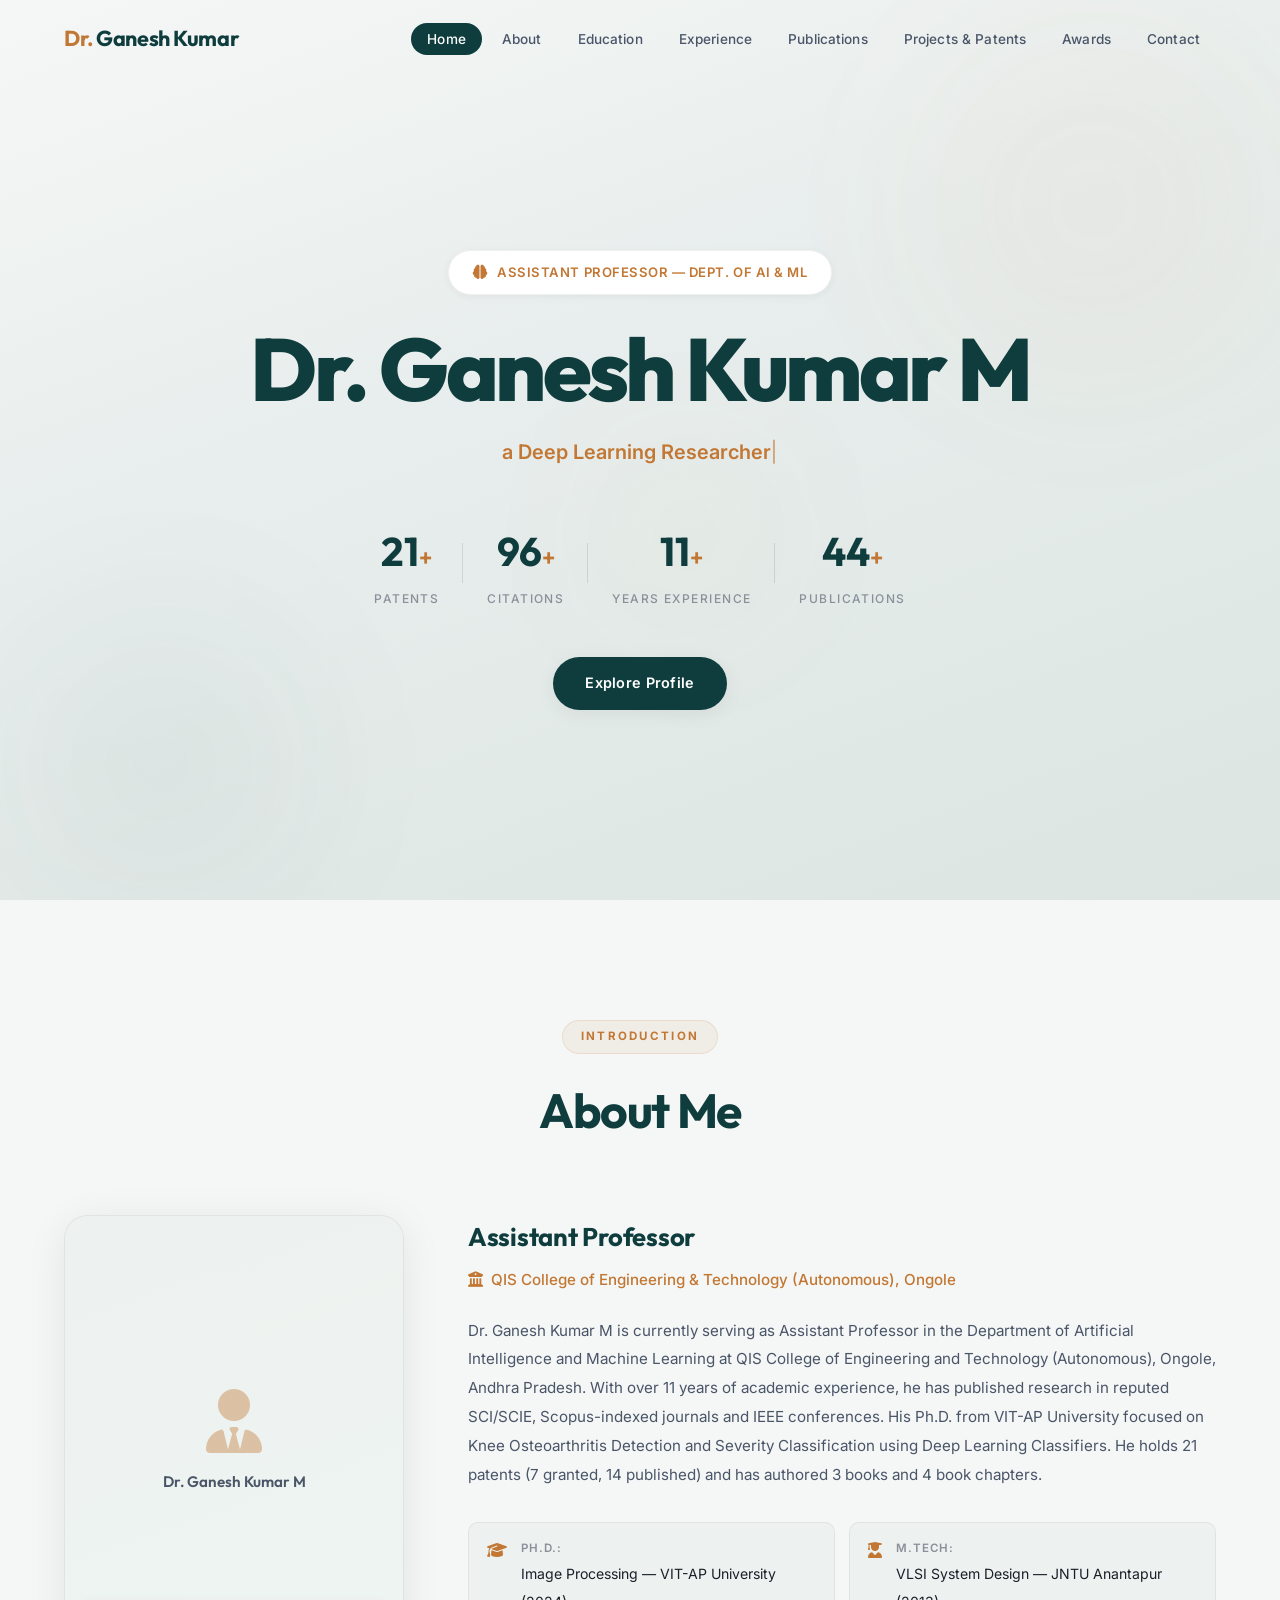
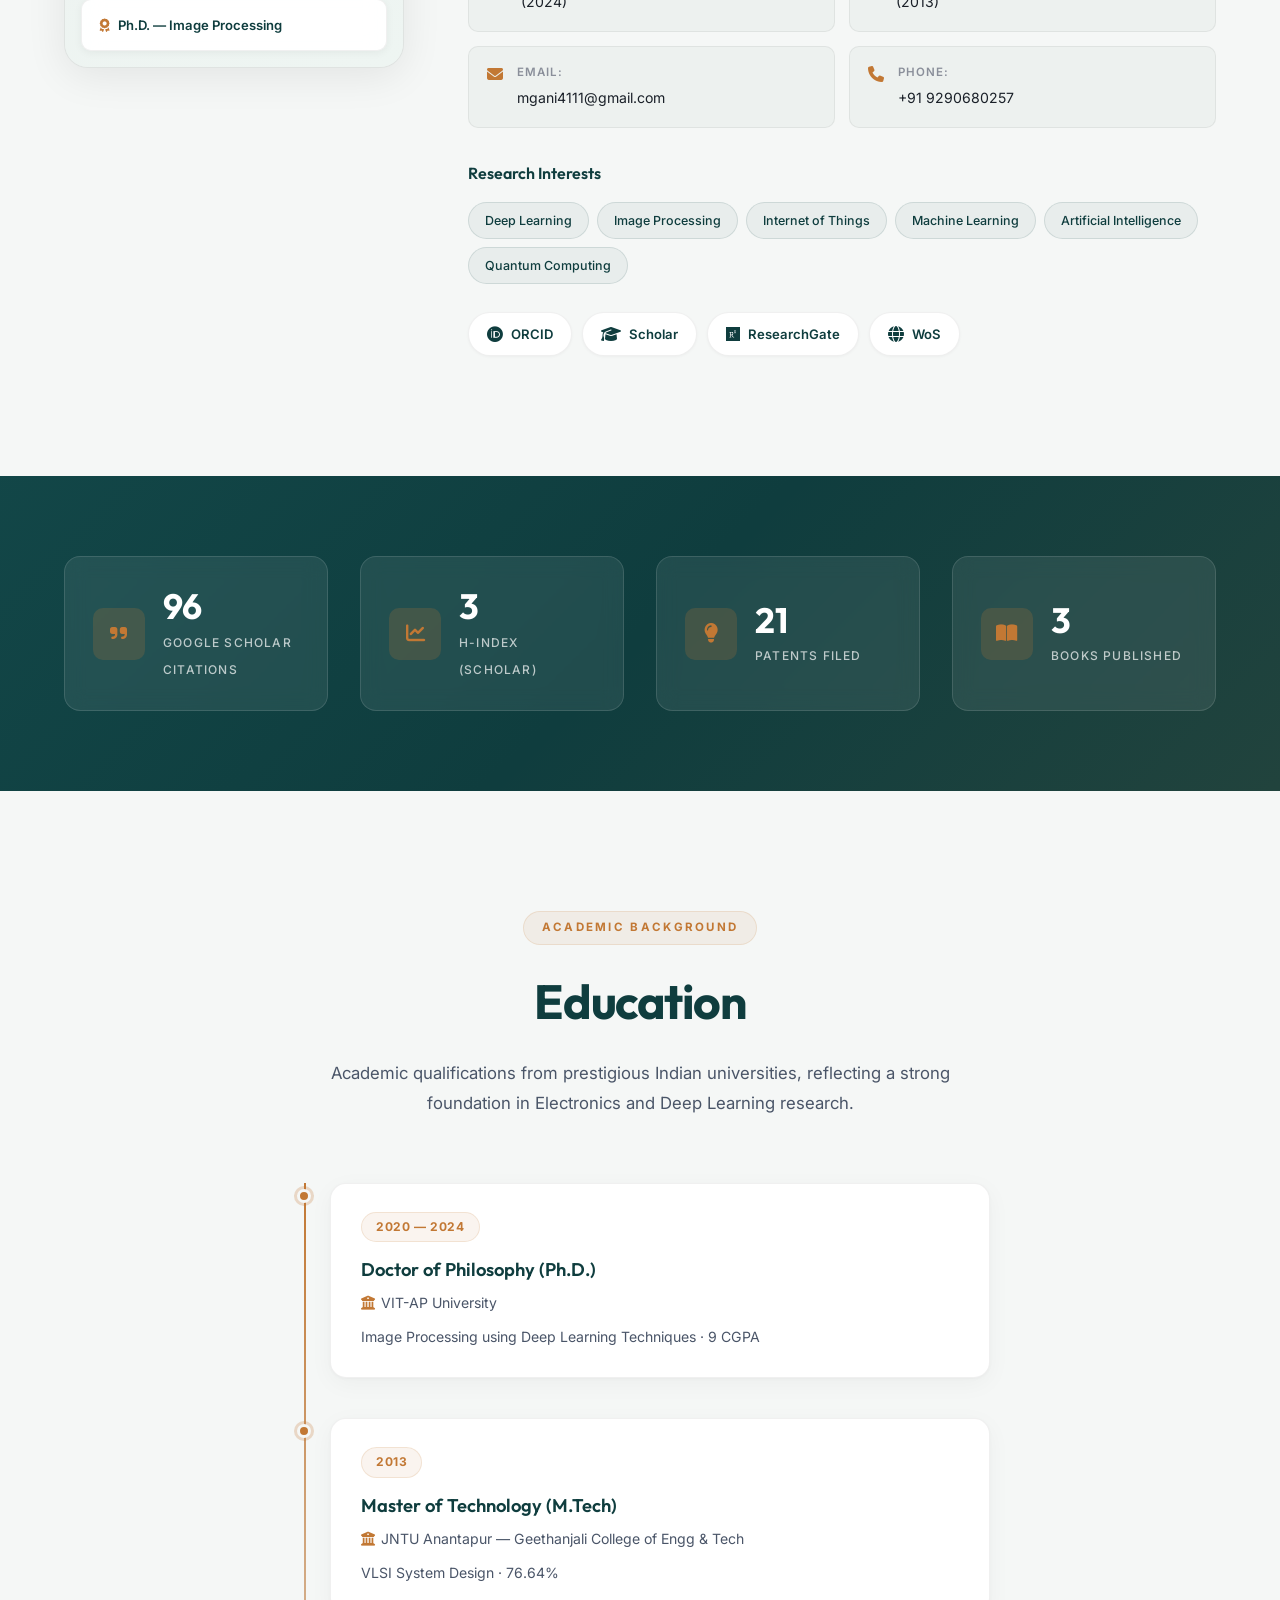
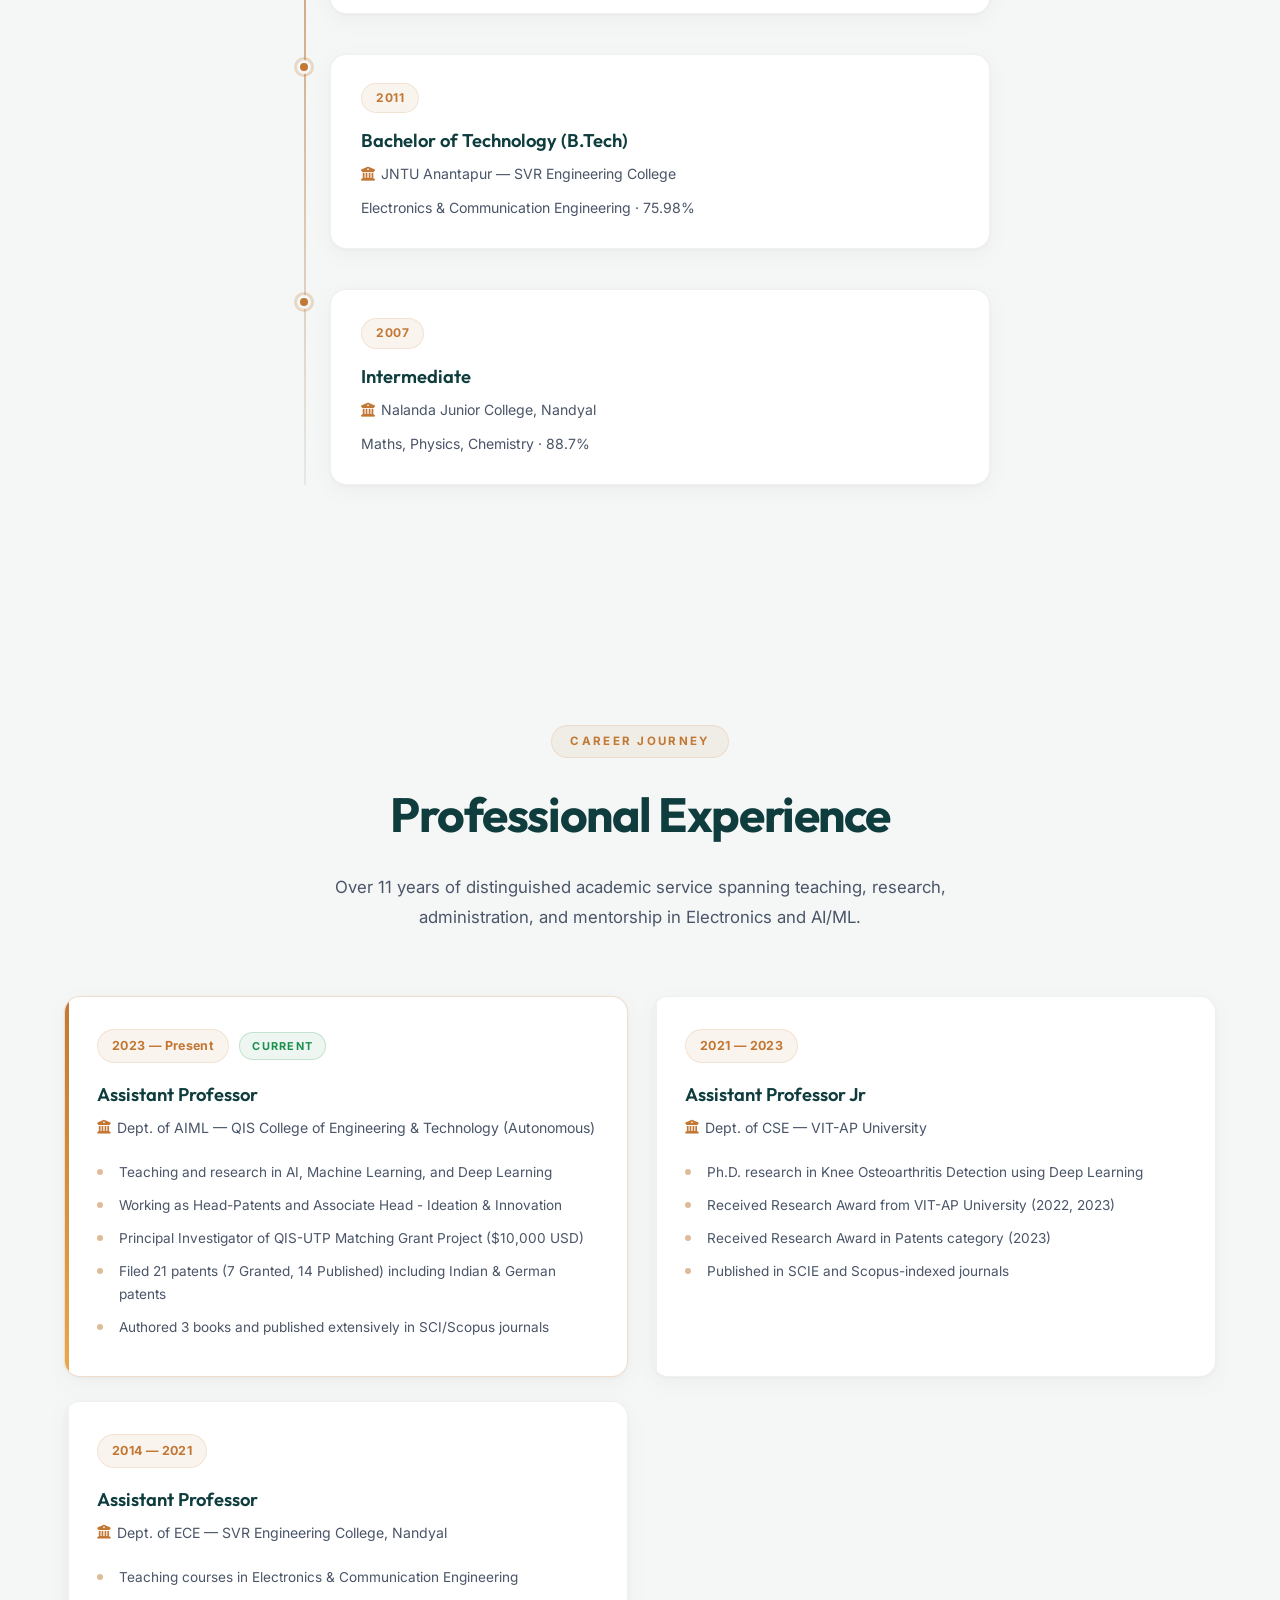
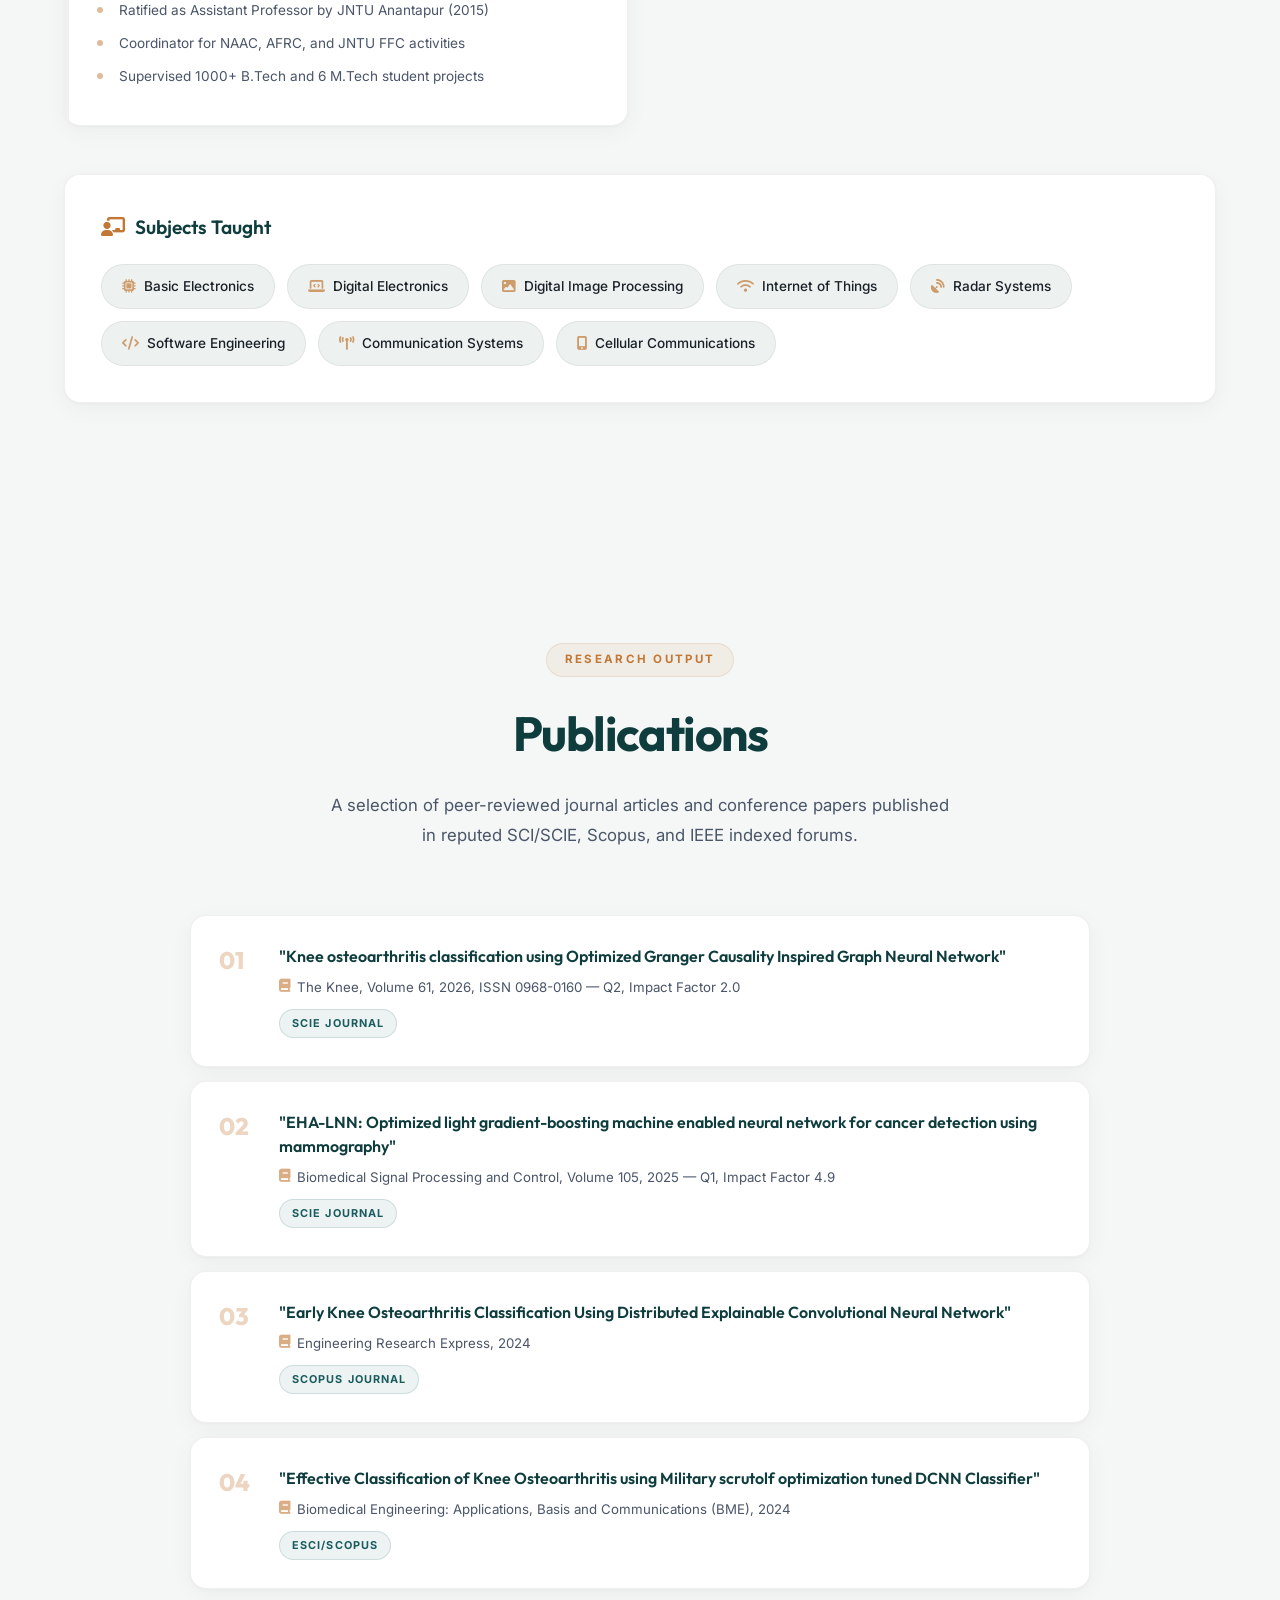
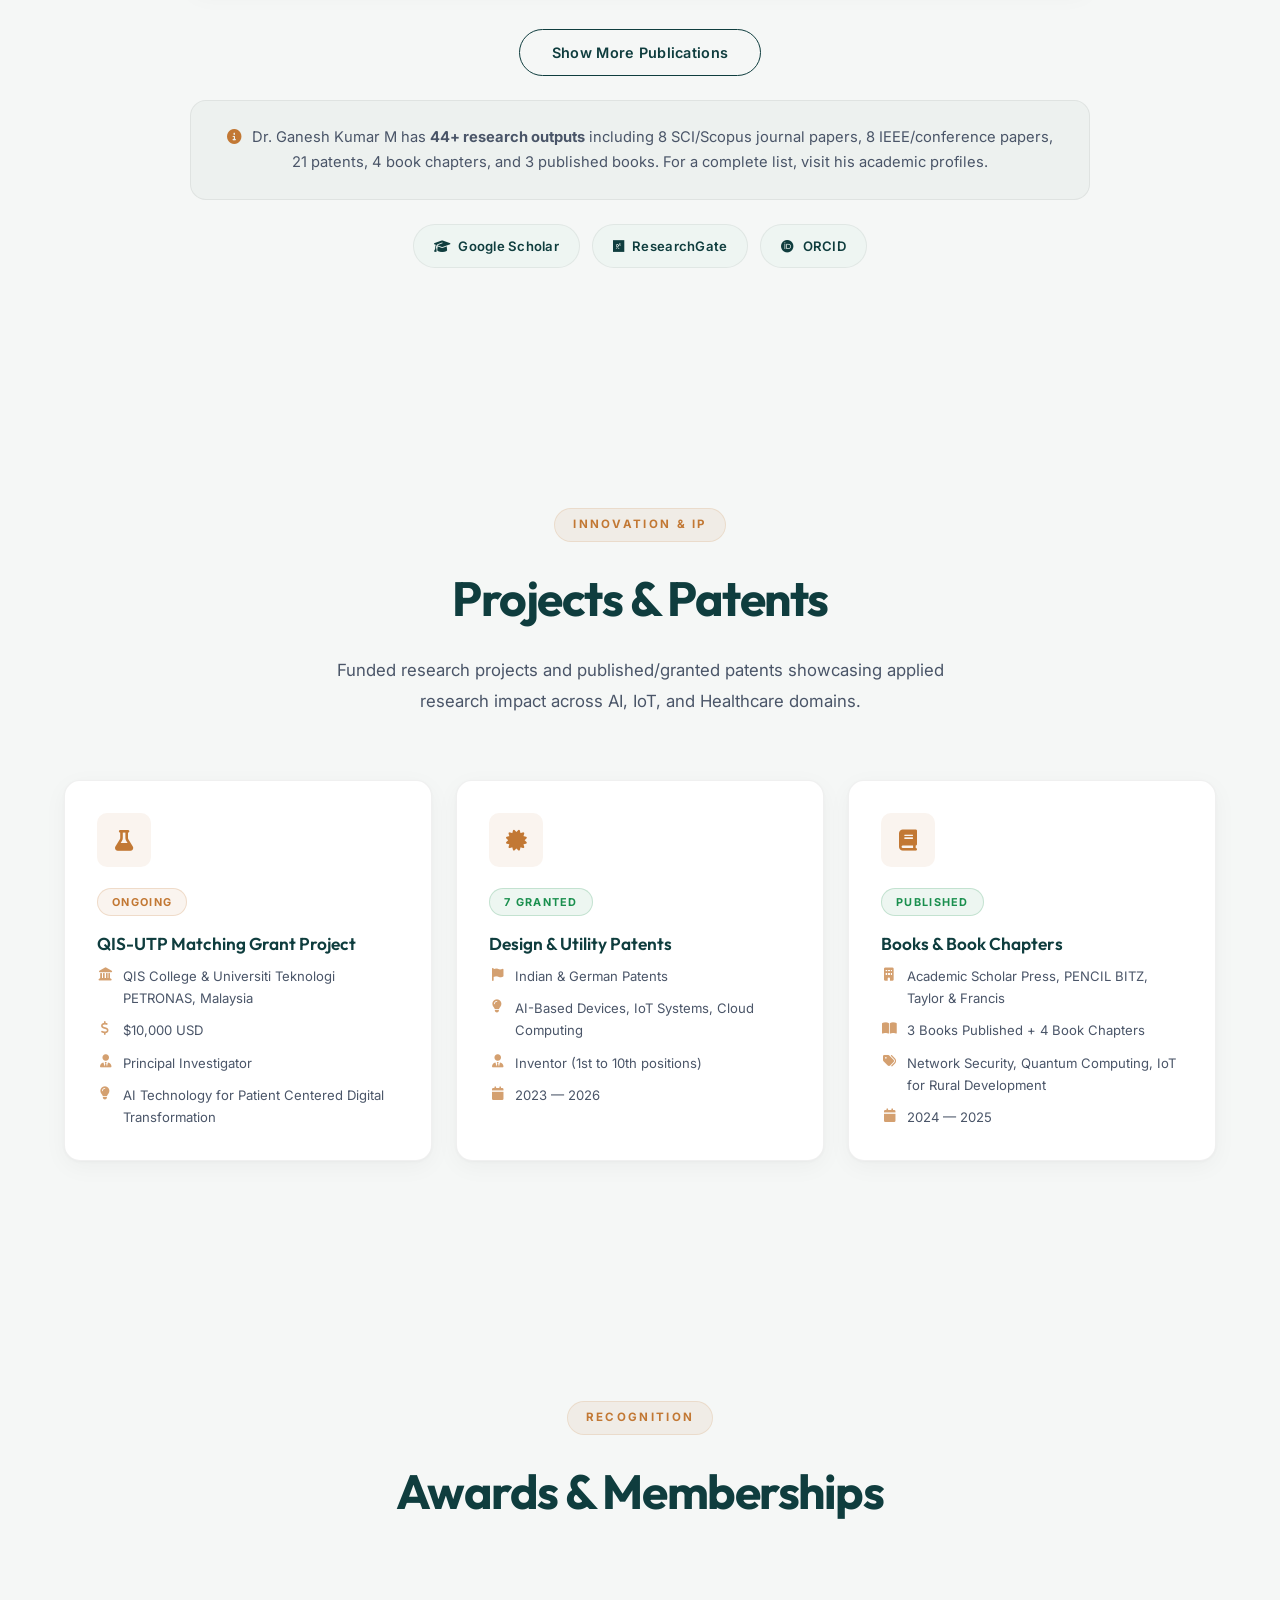
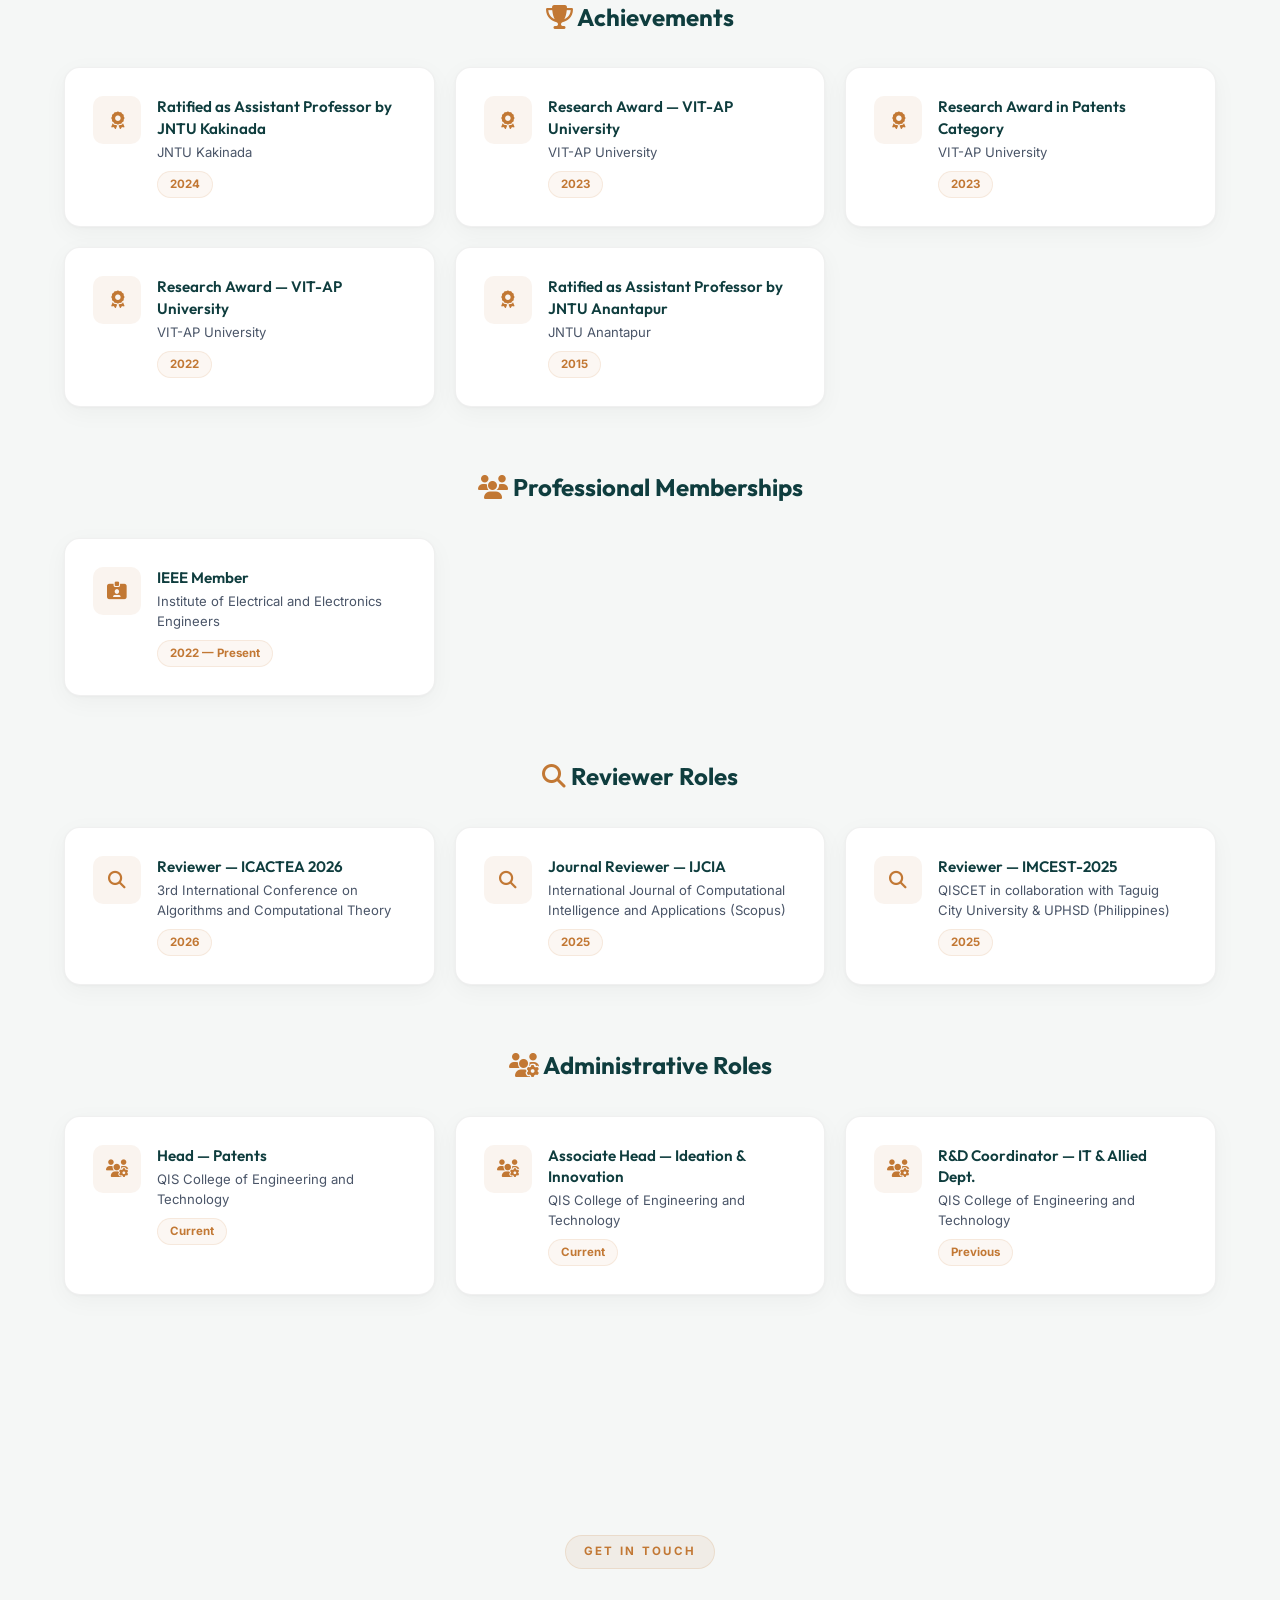
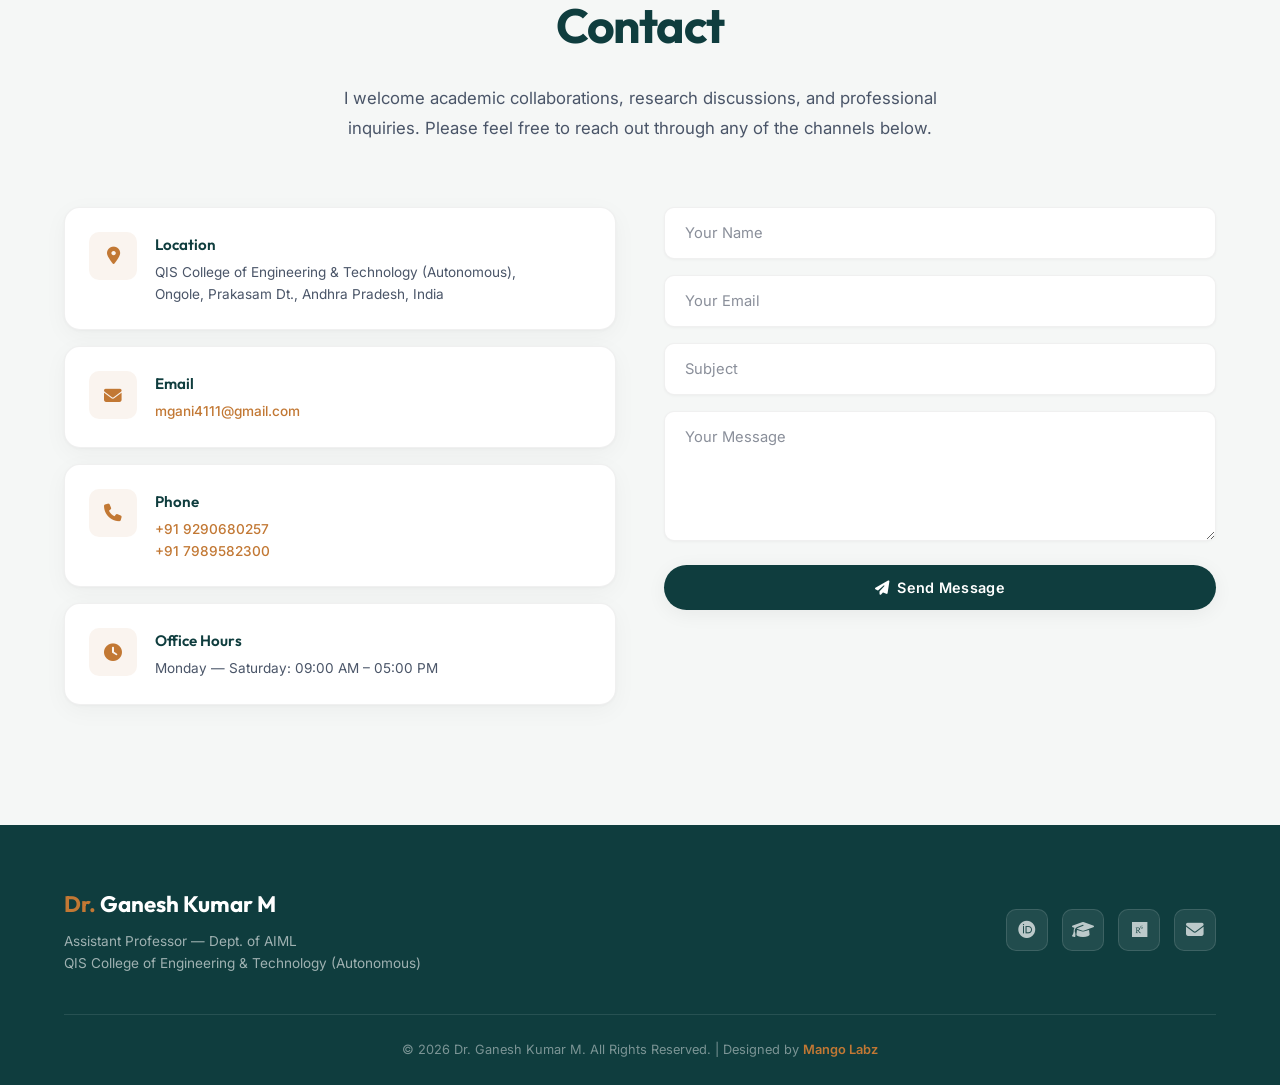
==== index.html @ 093097c0 "Initial portfolio setup" ====
<!DOCTYPE html>
<html lang="en">
<head>
    <meta charset="UTF-8">
    <meta name="viewport" content="width=device-width, initial-scale=1.0, maximum-scale=5.0, user-scalable=yes">
    <meta name="theme-color" content="#f5f7f6">
    <meta http-equiv="X-UA-Compatible" content="IE=edge">

    <!-- SEO Meta Tags -->
    <meta name="description" content="Dr. Ganesh Kumar M Portfolio — Assistant Professor, Dept. of AIML, QIS College of Engineering and Technology (Autonomous), Ongole. Ph.D. in Image Processing (Deep Learning), 8+ SCI/Scopus publications, 96+ citations, 21 patents, AI & Deep Learning researcher.">
    <meta name="keywords" content="Dr Ganesh Kumar M, Dr Ganesh Kumar Portfolio, Ganesh Kumar M Portfolio, Ganesh Kumar QISCET, Dr Ganesh Kumar Ongole, Dr Ganesh Kumar AIML, Ganesh Kumar VIT-AP, Ganesh Kumar Deep Learning, Ganesh Kumar Image Processing, QISCET Professor AIML, QIS College AIML, Assistant Professor Ongole">
    <meta name="author" content="Dr. Ganesh Kumar M">
    <meta name="robots" content="index, follow, max-snippet:-1, max-image-preview:large, max-video-preview:-1">
    <meta name="googlebot" content="index, follow">
    <meta name="revisit-after" content="7 days">
    <meta name="rating" content="general">
    <meta name="subject" content="Dr. Ganesh Kumar M — Academic Portfolio">
    <meta name="classification" content="Education, Academic Portfolio, Professor">

    <!-- Open Graph -->
    <meta property="og:title" content="Dr. Ganesh Kumar M — Assistant Professor | AIML | QISCET Ongole | Portfolio">
    <meta property="og:description" content="Official Portfolio of Dr. Ganesh Kumar M — Assistant Professor, Dept. of AIML at QIS College of Engineering and Technology (Autonomous), Ongole. Ph.D. from VIT-AP, 21 patents, 96+ citations.">
    <meta property="og:type" content="profile">
    <meta property="og:locale" content="en_IN">
    <meta property="og:site_name" content="Dr. Ganesh Kumar M Portfolio">

    <!-- Twitter Card -->
    <meta name="twitter:card" content="summary_large_image">
    <meta name="twitter:title" content="Dr. Ganesh Kumar M — Assistant Professor | AIML | QISCET Ongole">
    <meta name="twitter:description" content="Portfolio of Dr. Ganesh Kumar M — Assistant Professor of AIML at QIS College. Ph.D. from VIT-AP, Deep Learning & Image Processing researcher.">

    <!-- JSON-LD Structured Data -->
    <script type="application/ld+json">
    {
      "@context": "https://schema.org",
      "@graph": [
        {
          "@type": "ProfilePage",
          "name": "Dr. Ganesh Kumar M Portfolio",
          "description": "Official academic portfolio of Dr. Ganesh Kumar M, Assistant Professor, Dept. of AIML at QIS College of Engineering and Technology, Ongole."
        },
        {
          "@type": "Person",
          "@id": "#dr-ganesh-kumar",
          "name": "Dr. Ganesh Kumar M",
          "alternateName": ["Dr. M. Ganesh Kumar", "Ganesh Kumar Marathula", "Dr Ganesh Kumar"],
          "givenName": "Ganesh Kumar",
          "familyName": "M",
          "honorificPrefix": "Dr.",
          "jobTitle": "Assistant Professor",
          "description": "Assistant Professor, Dept. of AIML at QIS College of Engineering and Technology (Autonomous), Ongole. Ph.D. from VIT-AP University. 21 patents, 96+ citations. Deep Learning & Image Processing researcher.",
          "email": "mgani4111@gmail.com",
          "telephone": "+919290680257",
          "worksFor": {
            "@type": "EducationalOrganization",
            "name": "QIS College of Engineering and Technology (Autonomous)"
          },
          "alumniOf": [
            {
              "@type": "EducationalOrganization",
              "name": "VIT-AP University"
            },
            {
              "@type": "EducationalOrganization",
              "name": "JNTU Anantapur"
            }
          ],
          "knowsAbout": [
            "Deep Learning",
            "Image Processing",
            "Internet of Things",
            "Machine Learning",
            "Artificial Intelligence",
            "Quantum Computing"
          ],
          "sameAs": [
            "https://orcid.org/0000-0002-3646-4339",
            "https://scholar.google.com/citations?user=AbOtOXAAAAAJ",
            "https://www.researchgate.net/profile/Ganesh-Kumar-M-3"
          ]
        }
      ]
    }
    </script>

    <title>Dr. Ganesh Kumar M — Portfolio | Assistant Professor | AIML | QISCET Ongole</title>

    <!-- Google Fonts -->
    <link rel="preconnect" href="https://fonts.googleapis.com">
    <link rel="preconnect" href="https://fonts.gstatic.com" crossorigin>
    <link href="https://fonts.googleapis.com/css2?family=Outfit:wght@300;400;500;600;700;800&family=Inter:wght@300;400;500;600;700&display=swap" rel="stylesheet">

    <!-- FontAwesome & Boxicons -->
    <link rel="stylesheet" href="https://cdnjs.cloudflare.com/ajax/libs/font-awesome/6.5.0/css/all.min.css">
    <link href="https://unpkg.com/boxicons@2.1.4/css/boxicons.min.css" rel="stylesheet">

    <!-- Custom CSS -->
    <link rel="stylesheet" href="style.css">
</head>
<body>

    <!-- ======= Navigation ======= -->
    <nav id="navbar" class="navbar">
        <div class="nav-container">
            <a href="#hero" class="nav-logo">
                <span class="logo-accent">Dr.</span> Ganesh Kumar
            </a>
            <ul class="nav-menu" id="navMenu">
                <li><a href="#hero" class="nav-link active">Home</a></li>
                <li><a href="#about" class="nav-link">About</a></li>
                <li><a href="#education" class="nav-link">Education</a></li>
                <li><a href="#experience" class="nav-link">Experience</a></li>
                <li><a href="#publications" class="nav-link">Publications</a></li>
                <li><a href="#projects" class="nav-link">Projects & Patents</a></li>
                <li><a href="#awards" class="nav-link">Awards</a></li>
                <li><a href="#contact" class="nav-link">Contact</a></li>
            </ul>
            <button class="nav-toggle" id="navToggle" aria-label="Toggle navigation">
                <span class="hamburger"></span>
            </button>
        </div>
    </nav>

    <!-- ======= Hero Section ======= -->
    <section id="hero" class="hero">
        <div class="hero-bg">
            <div class="gradient-orb orb-1"></div>
            <div class="gradient-orb orb-2"></div>
            <div class="gradient-orb orb-3"></div>
        </div>
        <div class="hero-content">
            <div class="hero-badge">
                <i class="fas fa-brain"></i> Assistant Professor — Dept. of AI & ML
            </div>
            <h1 class="hero-title">
                Dr. Ganesh Kumar M
            </h1>
            <p class="hero-subtitle">
                <span class="typed-text" id="typedText"></span><span class="typed-cursor">|</span>
            </p>
            <div class="hero-stats">
                <div class="stat-item">
                    <span class="stat-number" data-target="21">0</span><span class="stat-suffix">+</span>
                    <span class="stat-label">Patents</span>
                </div>
                <div class="stat-item">
                    <span class="stat-number" data-target="96">0</span><span class="stat-suffix">+</span>
                    <span class="stat-label">Citations</span>
                </div>
                <div class="stat-item">
                    <span class="stat-number" data-target="11">0</span><span class="stat-suffix">+</span>
                    <span class="stat-label">Years Experience</span>
                </div>
                <div class="stat-item">
                    <span class="stat-number" data-target="44">0</span><span class="stat-suffix">+</span>
                    <span class="stat-label">Publications</span>
                </div>
            </div>
            <div class="hero-actions">
                <a href="#about" class="btn btn-primary">Explore Profile</a>
            </div>
        </div>

    </section>

    <main id="main">

        <!-- ======= About Section ======= -->
        <section id="about" class="section about">
            <div class="container">
                <div class="section-header" data-reveal>
                    <span class="section-tag">Introduction</span>
                    <h2 class="section-title">About Me</h2>
                </div>

                <div class="about-grid" data-reveal>
                    <div class="about-image-col">
                        <div class="about-image-wrapper">
                            <div class="about-image-placeholder">
                                <i class="fas fa-user-tie"></i>
                                <span>Dr. Ganesh Kumar M</span>
                            </div>
                            <div class="about-image-badge">
                                <i class="fas fa-award"></i> Ph.D. — Image Processing
                            </div>
                        </div>
                    </div>
                    <div class="about-content-col">
                        <h3 class="about-role">Assistant Professor</h3>
                        <p class="about-institution">
                            <i class="fas fa-university"></i> QIS College of Engineering & Technology (Autonomous), Ongole
                        </p>
                        <p class="about-bio">
                            Dr. Ganesh Kumar M is currently serving as Assistant Professor in the Department of Artificial Intelligence and Machine Learning at QIS College of Engineering and Technology (Autonomous), Ongole, Andhra Pradesh. With over 11 years of academic experience, he has published research in reputed SCI/SCIE, Scopus-indexed journals and IEEE conferences. His Ph.D. from VIT-AP University focused on Knee Osteoarthritis Detection and Severity Classification using Deep Learning Classifiers. He holds 21 patents (7 granted, 14 published) and has authored 3 books and 4 book chapters.
                        </p>
                        <div class="about-details">
                            <div class="detail-row">
                                <div class="detail-item">
                                    <i class="fas fa-graduation-cap"></i>
                                    <div>
                                        <strong>Ph.D.:</strong>
                                        <span>Image Processing — VIT-AP University (2024)</span>
                                    </div>
                                </div>
                                <div class="detail-item">
                                    <i class="fas fa-user-graduate"></i>
                                    <div>
                                        <strong>M.Tech:</strong>
                                        <span>VLSI System Design — JNTU Anantapur (2013)</span>
                                    </div>
                                </div>
                            </div>
                            <div class="detail-row">
                                <div class="detail-item">
                                    <i class="fas fa-envelope"></i>
                                    <div>
                                        <strong>Email:</strong>
                                        <span>mgani4111@gmail.com</span>
                                    </div>
                                </div>
                                <div class="detail-item">
                                    <i class="fas fa-phone"></i>
                                    <div>
                                        <strong>Phone:</strong>
                                        <span>+91 9290680257</span>
                                    </div>
                                </div>
                            </div>
                        </div>
                        <div class="about-research-areas">
                            <h5>Research Interests</h5>
                            <div class="research-tags">
                                <span class="research-tag">Deep Learning</span>
                                <span class="research-tag">Image Processing</span>
                                <span class="research-tag">Internet of Things</span>
                                <span class="research-tag">Machine Learning</span>
                                <span class="research-tag">Artificial Intelligence</span>
                                <span class="research-tag">Quantum Computing</span>
                            </div>
                        </div>
                        <div class="about-profiles">
                            <a href="https://orcid.org/0000-0002-3646-4339" target="_blank" class="profile-link" title="ORCID">
                                <i class="fab fa-orcid"></i> ORCID
                            </a>
                            <a href="https://scholar.google.com/citations?user=AbOtOXAAAAAJ&hl=en&authuser=1" target="_blank" class="profile-link" title="Google Scholar">
                                <i class="fas fa-graduation-cap"></i> Scholar
                            </a>
                            <a href="https://www.researchgate.net/profile/Ganesh-Kumar-M-3" target="_blank" class="profile-link" title="ResearchGate">
                                <i class="fab fa-researchgate"></i> ResearchGate
                            </a>
                            <a href="https://www.webofscience.com/wos/author/rid/HSF-5028-2023" target="_blank" class="profile-link" title="Web of Science">
                                <i class="fas fa-globe"></i> WoS
                            </a>
                        </div>
                    </div>
                </div>
            </div>
        </section>

        <!-- ======= Citation Metrics Banner ======= -->
        <section class="metrics-banner">
            <div class="container">
                <div class="metrics-grid" data-reveal>
                    <div class="metric-card">
                        <div class="metric-icon"><i class="fas fa-quote-right"></i></div>
                        <div class="metric-info">
                            <span class="metric-value" data-target="96">0</span>
                            <span class="metric-label">Google Scholar Citations</span>
                        </div>
                    </div>
                    <div class="metric-card">
                        <div class="metric-icon"><i class="fas fa-chart-line"></i></div>
                        <div class="metric-info">
                            <span class="metric-value" data-target="3">0</span>
                            <span class="metric-label">H-Index (Scholar)</span>
                        </div>
                    </div>
                    <div class="metric-card">
                        <div class="metric-icon"><i class="fas fa-lightbulb"></i></div>
                        <div class="metric-info">
                            <span class="metric-value" data-target="21">0</span>
                            <span class="metric-label">Patents Filed</span>
                        </div>
                    </div>
                    <div class="metric-card">
                        <div class="metric-icon"><i class="fas fa-book-open"></i></div>
                        <div class="metric-info">
                            <span class="metric-value" data-target="3">0</span>
                            <span class="metric-label">Books Published</span>
                        </div>
                    </div>
                </div>
            </div>
        </section>

        <!-- ======= Education Section ======= -->
        <section id="education" class="section education">
            <div class="container">
                <div class="section-header" data-reveal>
                    <span class="section-tag">Academic Background</span>
                    <h2 class="section-title">Education</h2>
                    <p class="section-description">Academic qualifications from prestigious Indian universities, reflecting a strong foundation in Electronics and Deep Learning research.</p>
                </div>

                <div class="timeline" data-reveal>
                    <div class="timeline-item">
                        <div class="timeline-marker"></div>
                        <div class="timeline-content">
                            <div class="timeline-badge">2020 — 2024</div>
                            <h4>Doctor of Philosophy (Ph.D.)</h4>
                            <p class="timeline-org"><i class="fas fa-university"></i> VIT-AP University</p>
                            <p class="timeline-detail">Image Processing using Deep Learning Techniques · 9 CGPA</p>
                        </div>
                    </div>
                    <div class="timeline-item">
                        <div class="timeline-marker"></div>
                        <div class="timeline-content">
                            <div class="timeline-badge">2013</div>
                            <h4>Master of Technology (M.Tech)</h4>
                            <p class="timeline-org"><i class="fas fa-university"></i> JNTU Anantapur — Geethanjali College of Engg & Tech</p>
                            <p class="timeline-detail">VLSI System Design · 76.64%</p>
                        </div>
                    </div>
                    <div class="timeline-item">
                        <div class="timeline-marker"></div>
                        <div class="timeline-content">
                            <div class="timeline-badge">2011</div>
                            <h4>Bachelor of Technology (B.Tech)</h4>
                            <p class="timeline-org"><i class="fas fa-university"></i> JNTU Anantapur — SVR Engineering College</p>
                            <p class="timeline-detail">Electronics & Communication Engineering · 75.98%</p>
                        </div>
                    </div>
                    <div class="timeline-item">
                        <div class="timeline-marker"></div>
                        <div class="timeline-content">
                            <div class="timeline-badge">2007</div>
                            <h4>Intermediate</h4>
                            <p class="timeline-org"><i class="fas fa-university"></i> Nalanda Junior College, Nandyal</p>
                            <p class="timeline-detail">Maths, Physics, Chemistry · 88.7%</p>
                        </div>
                    </div>
                </div>
            </div>
        </section>

        <!-- ======= Experience Section ======= -->
        <section id="experience" class="section experience">
            <div class="container">
                <div class="section-header" data-reveal>
                    <span class="section-tag">Career Journey</span>
                    <h2 class="section-title">Professional Experience</h2>
                    <p class="section-description">Over 11 years of distinguished academic service spanning teaching, research, administration, and mentorship in Electronics and AI/ML.</p>
                </div>

                <div class="experience-grid" data-reveal>
                    <div class="exp-card exp-current">
                        <div class="exp-period">
                            <span class="exp-year">2023 — Present</span>
                            <span class="exp-badge-current">Current</span>
                        </div>
                        <div class="exp-content">
                            <h4>Assistant Professor</h4>
                            <p class="exp-org"><i class="fas fa-building-columns"></i> Dept. of AIML — QIS College of Engineering & Technology (Autonomous)</p>
                            <ul class="exp-highlights">
                                <li>Teaching and research in AI, Machine Learning, and Deep Learning</li>
                                <li>Working as Head-Patents and Associate Head - Ideation & Innovation</li>
                                <li>Principal Investigator of QIS-UTP Matching Grant Project ($10,000 USD)</li>
                                <li>Filed 21 patents (7 Granted, 14 Published) including Indian & German patents</li>
                                <li>Authored 3 books and published extensively in SCI/Scopus journals</li>
                            </ul>
                        </div>
                    </div>

                    <div class="exp-card">
                        <div class="exp-period">
                            <span class="exp-year">2021 — 2023</span>
                        </div>
                        <div class="exp-content">
                            <h4>Assistant Professor Jr</h4>
                            <p class="exp-org"><i class="fas fa-building-columns"></i> Dept. of CSE — VIT-AP University</p>
                            <ul class="exp-highlights">
                                <li>Ph.D. research in Knee Osteoarthritis Detection using Deep Learning</li>
                                <li>Received Research Award from VIT-AP University (2022, 2023)</li>
                                <li>Received Research Award in Patents category (2023)</li>
                                <li>Published in SCIE and Scopus-indexed journals</li>
                            </ul>
                        </div>
                    </div>

                    <div class="exp-card">
                        <div class="exp-period">
                            <span class="exp-year">2014 — 2021</span>
                        </div>
                        <div class="exp-content">
                            <h4>Assistant Professor</h4>
                            <p class="exp-org"><i class="fas fa-building-columns"></i> Dept. of ECE — SVR Engineering College, Nandyal</p>
                            <ul class="exp-highlights">
                                <li>Teaching courses in Electronics & Communication Engineering</li>
                                <li>Ratified as Assistant Professor by JNTU Anantapur (2015)</li>
                                <li>Coordinator for NAAC, AFRC, and JNTU FFC activities</li>
                                <li>Supervised 1000+ B.Tech and 6 M.Tech student projects</li>
                            </ul>
                        </div>
                    </div>
                </div>

                <!-- Teaching Section -->
                <div class="teaching-block" data-reveal>
                    <h3 class="subsection-title"><i class="fas fa-chalkboard-teacher"></i> Subjects Taught</h3>
                    <div class="courses-grid">
                        <div class="course-chip"><i class="fas fa-microchip"></i> Basic Electronics</div>
                        <div class="course-chip"><i class="fas fa-laptop-code"></i> Digital Electronics</div>
                        <div class="course-chip"><i class="fas fa-image"></i> Digital Image Processing</div>
                        <div class="course-chip"><i class="fas fa-wifi"></i> Internet of Things</div>
                        <div class="course-chip"><i class="fas fa-satellite-dish"></i> Radar Systems</div>
                        <div class="course-chip"><i class="fas fa-code"></i> Software Engineering</div>
                        <div class="course-chip"><i class="fas fa-broadcast-tower"></i> Communication Systems</div>
                        <div class="course-chip"><i class="fas fa-mobile-alt"></i> Cellular Communications</div>
                    </div>
                </div>
            </div>
        </section>

        <!-- ======= Publications Section ======= -->
        <section id="publications" class="section publications">
            <div class="container">
                <div class="section-header" data-reveal>
                    <span class="section-tag">Research Output</span>
                    <h2 class="section-title">Publications</h2>
                    <p class="section-description">A selection of peer-reviewed journal articles and conference papers published in reputed SCI/SCIE, Scopus, and IEEE indexed forums.</p>
                </div>

                <div class="publications-list" id="pubList" data-reveal>
                    <div class="pub-item">
                        <div class="pub-number">01</div>
                        <div class="pub-content">
                            <h5>"Knee osteoarthritis classification using Optimized Granger Causality Inspired Graph Neural Network"</h5>
                            <p class="pub-venue"><i class="fas fa-book"></i> The Knee, Volume 61, 2026, ISSN 0968-0160 — Q2, Impact Factor 2.0</p>
                            <span class="pub-type-badge journal">SCIE Journal</span>
                        </div>
                    </div>
                    <div class="pub-item">
                        <div class="pub-number">02</div>
                        <div class="pub-content">
                            <h5>"EHA-LNN: Optimized light gradient-boosting machine enabled neural network for cancer detection using mammography"</h5>
                            <p class="pub-venue"><i class="fas fa-book"></i> Biomedical Signal Processing and Control, Volume 105, 2025 — Q1, Impact Factor 4.9</p>
                            <span class="pub-type-badge journal">SCIE Journal</span>
                        </div>
                    </div>
                    <div class="pub-item">
                        <div class="pub-number">03</div>
                        <div class="pub-content">
                            <h5>"Early Knee Osteoarthritis Classification Using Distributed Explainable Convolutional Neural Network"</h5>
                            <p class="pub-venue"><i class="fas fa-book"></i> Engineering Research Express, 2024</p>
                            <span class="pub-type-badge journal">Scopus Journal</span>
                        </div>
                    </div>
                    <div class="pub-item">
                        <div class="pub-number">04</div>
                        <div class="pub-content">
                            <h5>"Effective Classification of Knee Osteoarthritis using Military scrutolf optimization tuned DCNN Classifier"</h5>
                            <p class="pub-venue"><i class="fas fa-book"></i> Biomedical Engineering: Applications, Basis and Communications (BME), 2024</p>
                            <span class="pub-type-badge journal">ESCI/Scopus</span>
                        </div>
                    </div>
                    <div class="pub-item pub-hidden" style="display: none;">
                        <div class="pub-number">05</div>
                        <div class="pub-content">
                            <h5>"Knee osteoarthritis classification using social wolf swarm-based DCNN"</h5>
                            <p class="pub-venue"><i class="fas fa-book"></i> Computer Methods in Biomechanics and Biomedical Engineering: Imaging & Visualization, Taylor & Francis, 2023</p>
                            <span class="pub-type-badge journal">ESCI/Scopus</span>
                        </div>
                    </div>
                    <div class="pub-item pub-hidden" style="display: none;">
                        <div class="pub-number">06</div>
                        <div class="pub-content">
                            <h5>"Deep Convolutional Neural Network Classifier for Effective Knee Osteoarthritis Classification"</h5>
                            <p class="pub-venue"><i class="fas fa-book"></i> International Journal on Recent and Innovation Trends in Computing and Communication, 2023</p>
                            <span class="pub-type-badge journal">Scopus Journal</span>
                        </div>
                    </div>
                    <div class="pub-item pub-hidden" style="display: none;">
                        <div class="pub-number">07</div>
                        <div class="pub-content">
                            <h5>"Automatic Classification of the Severity of Knee Osteoarthritis Using Enhanced Image Sharpening and CNN"</h5>
                            <p class="pub-venue"><i class="fas fa-book"></i> Applied Sciences, 2023; 13(3):1658</p>
                            <span class="pub-type-badge journal">SCIE Journal</span>
                        </div>
                    </div>
                    <div class="pub-item pub-hidden" style="display: none;">
                        <div class="pub-number">08</div>
                        <div class="pub-content">
                            <h5>"An Effective Multidrug-Resistant Tuberculosis Detection Using DenseNet121 Feature Treatment"</h5>
                            <p class="pub-venue"><i class="fas fa-book"></i> 2026 International Conference on Electronic Systems and Intelligent Computing (ICESIC), IEEE</p>
                            <span class="pub-type-badge conference">IEEE Conference</span>
                        </div>
                    </div>
                    <div class="pub-item pub-hidden" style="display: none;">
                        <div class="pub-number">09</div>
                        <div class="pub-content">
                            <h5>"Efficient Cost Evaluation and Hybrid Optimization-Based Heterogeneous Resource Allocation in Cloud-Edge-IoT"</h5>
                            <p class="pub-venue"><i class="fas fa-book"></i> 2025 2nd International Conference on AI and Knowledge Discovery (ICECONF), IEEE</p>
                            <span class="pub-type-badge conference">IEEE Conference</span>
                        </div>
                    </div>
                    <div class="pub-item pub-hidden" style="display: none;">
                        <div class="pub-number">10</div>
                        <div class="pub-content">
                            <h5>"An Efficient Methodology to Predict Train Delays using Intelligent Hybrid Deep Learning Procedure"</h5>
                            <p class="pub-venue"><i class="fas fa-book"></i> 2025 International Conference on Recent Innovation in Science Engineering and Technology (ICRISET), IEEE</p>
                            <span class="pub-type-badge conference">IEEE Conference</span>
                        </div>
                    </div>
                </div>

                <div class="pub-more" data-reveal>
                    <div style="text-align: center; margin-bottom: 24px;">
                        <button id="showMorePubs" class="btn btn-outline" style="border-radius: 50px;">Show More Publications</button>
                    </div>
                    <p class="pub-more-text">
                        <i class="fas fa-info-circle"></i>
                        Dr. Ganesh Kumar M has <strong>44+ research outputs</strong> including 8 SCI/Scopus journal papers, 8 IEEE/conference papers, 21 patents, 4 book chapters, and 3 published books. For a complete list, visit his academic profiles.
                    </p>
                    <div class="pub-links">
                        <a href="https://scholar.google.com/citations?user=AbOtOXAAAAAJ&hl=en&authuser=1" target="_blank" class="btn btn-sm">
                            <i class="fas fa-graduation-cap"></i> Google Scholar
                        </a>
                        <a href="https://www.researchgate.net/profile/Ganesh-Kumar-M-3" target="_blank" class="btn btn-sm">
                            <i class="fab fa-researchgate"></i> ResearchGate
                        </a>
                        <a href="https://orcid.org/0000-0002-3646-4339" target="_blank" class="btn btn-sm">
                            <i class="fab fa-orcid"></i> ORCID
                        </a>
                    </div>
                </div>
            </div>
        </section>

        <!-- ======= Projects & Patents Section ======= -->
        <section id="projects" class="section projects">
            <div class="container">
                <div class="section-header" data-reveal>
                    <span class="section-tag">Innovation & IP</span>
                    <h2 class="section-title">Projects & Patents</h2>
                    <p class="section-description">Funded research projects and published/granted patents showcasing applied research impact across AI, IoT, and Healthcare domains.</p>
                </div>

                <div class="projects-grid" data-reveal>
                    <div class="project-card">
                        <div class="project-icon"><i class="fas fa-flask"></i></div>
                        <div class="project-status ongoing">Ongoing</div>
                        <h4>QIS-UTP Matching Grant Project</h4>
                        <div class="project-meta">
                            <div class="project-meta-item">
                                <i class="fas fa-landmark"></i>
                                <span>QIS College & Universiti Teknologi PETRONAS, Malaysia</span>
                            </div>
                            <div class="project-meta-item">
                                <i class="fas fa-dollar-sign"></i>
                                <span>$10,000 USD</span>
                            </div>
                            <div class="project-meta-item">
                                <i class="fas fa-user-tie"></i>
                                <span>Principal Investigator</span>
                            </div>
                            <div class="project-meta-item">
                                <i class="fas fa-lightbulb"></i>
                                <span>AI Technology for Patient Centered Digital Transformation</span>
                            </div>
                        </div>
                    </div>

                    <div class="project-card">
                        <div class="project-icon"><i class="fas fa-certificate"></i></div>
                        <div class="project-status completed">7 Granted</div>
                        <h4>Design & Utility Patents</h4>
                        <div class="project-meta">
                            <div class="project-meta-item">
                                <i class="fas fa-flag"></i>
                                <span>Indian & German Patents</span>
                            </div>
                            <div class="project-meta-item">
                                <i class="fas fa-lightbulb"></i>
                                <span>AI-Based Devices, IoT Systems, Cloud Computing</span>
                            </div>
                            <div class="project-meta-item">
                                <i class="fas fa-user-tie"></i>
                                <span>Inventor (1st to 10th positions)</span>
                            </div>
                            <div class="project-meta-item">
                                <i class="fas fa-calendar"></i>
                                <span>2023 — 2026</span>
                            </div>
                        </div>
                    </div>

                    <div class="project-card">
                        <div class="project-icon"><i class="fas fa-book"></i></div>
                        <div class="project-status completed">Published</div>
                        <h4>Books & Book Chapters</h4>
                        <div class="project-meta">
                            <div class="project-meta-item">
                                <i class="fas fa-building"></i>
                                <span>Academic Scholar Press, PENCIL BITZ, Taylor & Francis</span>
                            </div>
                            <div class="project-meta-item">
                                <i class="fas fa-book-open"></i>
                                <span>3 Books Published + 4 Book Chapters</span>
                            </div>
                            <div class="project-meta-item">
                                <i class="fas fa-tags"></i>
                                <span>Network Security, Quantum Computing, IoT for Rural Development</span>
                            </div>
                            <div class="project-meta-item">
                                <i class="fas fa-calendar"></i>
                                <span>2024 — 2025</span>
                            </div>
                        </div>
                    </div>
                </div>
            </div>
        </section>

        <!-- ======= Awards & Memberships Section ======= -->
        <section id="awards" class="section awards">
            <div class="container">
                <div class="section-header" data-reveal>
                    <span class="section-tag">Recognition</span>
                    <h2 class="section-title">Awards & Memberships</h2>
                </div>

                <!-- Honours and Awards -->
                <div class="section-header" style="margin-bottom: 30px; margin-top: 40px;" data-reveal>
                    <h3 style="font-family: var(--font-heading); color: var(--accent-primary); font-size: 1.5rem;"><i class="fas fa-trophy" style="color: var(--accent-secondary);"></i> Achievements</h3>
                </div>
                <div class="awards-grid" data-reveal>
                    <div class="award-card">
                        <div class="award-icon"><i class="fas fa-award"></i></div>
                        <div class="award-content">
                            <h5>Ratified as Assistant Professor by JNTU Kakinada</h5>
                            <p>JNTU Kakinada</p>
                            <span class="award-year">2024</span>
                        </div>
                    </div>
                    <div class="award-card">
                        <div class="award-icon"><i class="fas fa-award"></i></div>
                        <div class="award-content">
                            <h5>Research Award — VIT-AP University</h5>
                            <p>VIT-AP University</p>
                            <span class="award-year">2023</span>
                        </div>
                    </div>
                    <div class="award-card">
                        <div class="award-icon"><i class="fas fa-award"></i></div>
                        <div class="award-content">
                            <h5>Research Award in Patents Category</h5>
                            <p>VIT-AP University</p>
                            <span class="award-year">2023</span>
                        </div>
                    </div>
                    <div class="award-card">
                        <div class="award-icon"><i class="fas fa-award"></i></div>
                        <div class="award-content">
                            <h5>Research Award — VIT-AP University</h5>
                            <p>VIT-AP University</p>
                            <span class="award-year">2022</span>
                        </div>
                    </div>
                    <div class="award-card">
                        <div class="award-icon"><i class="fas fa-award"></i></div>
                        <div class="award-content">
                            <h5>Ratified as Assistant Professor by JNTU Anantapur</h5>
                            <p>JNTU Anantapur</p>
                            <span class="award-year">2015</span>
                        </div>
                    </div>
                </div>

                <!-- Memberships -->
                <div class="section-header" style="margin-bottom: 30px; margin-top: 60px;" data-reveal>
                    <h3 style="font-family: var(--font-heading); color: var(--accent-primary); font-size: 1.5rem;"><i class="fas fa-users" style="color: var(--accent-secondary);"></i> Professional Memberships</h3>
                </div>
                <div class="awards-grid" data-reveal>
                    <div class="award-card">
                        <div class="award-icon"><i class="fas fa-id-card-clip"></i></div>
                        <div class="award-content">
                            <h5>IEEE Member</h5>
                            <p>Institute of Electrical and Electronics Engineers</p>
                            <span class="award-year">2022 — Present</span>
                        </div>
                    </div>
                </div>

                <!-- Reviewer Roles -->
                <div class="section-header" style="margin-bottom: 30px; margin-top: 60px;" data-reveal>
                    <h3 style="font-family: var(--font-heading); color: var(--accent-primary); font-size: 1.5rem;"><i class="fas fa-search" style="color: var(--accent-secondary);"></i> Reviewer Roles</h3>
                </div>
                <div class="awards-grid" data-reveal>
                    <div class="award-card">
                        <div class="award-icon"><i class="fas fa-search"></i></div>
                        <div class="award-content">
                            <h5>Reviewer — ICACTEA 2026</h5>
                            <p>3rd International Conference on Algorithms and Computational Theory</p>
                            <span class="award-year">2026</span>
                        </div>
                    </div>
                    <div class="award-card">
                        <div class="award-icon"><i class="fas fa-search"></i></div>
                        <div class="award-content">
                            <h5>Journal Reviewer — IJCIA</h5>
                            <p>International Journal of Computational Intelligence and Applications (Scopus)</p>
                            <span class="award-year">2025</span>
                        </div>
                    </div>
                    <div class="award-card">
                        <div class="award-icon"><i class="fas fa-search"></i></div>
                        <div class="award-content">
                            <h5>Reviewer — IMCEST-2025</h5>
                            <p>QISCET in collaboration with Taguig City University & UPHSD (Philippines)</p>
                            <span class="award-year">2025</span>
                        </div>
                    </div>
                </div>

                <!-- Additional Responsibilities -->
                <div class="section-header" style="margin-bottom: 30px; margin-top: 60px;" data-reveal>
                    <h3 style="font-family: var(--font-heading); color: var(--accent-primary); font-size: 1.5rem;"><i class="fas fa-users-gear" style="color: var(--accent-secondary);"></i> Administrative Roles</h3>
                </div>
                <div class="awards-grid" data-reveal>
                    <div class="award-card">
                        <div class="award-icon"><i class="fas fa-users-gear"></i></div>
                        <div class="award-content">
                            <h5>Head — Patents</h5>
                            <p>QIS College of Engineering and Technology</p>
                            <span class="award-year">Current</span>
                        </div>
                    </div>
                    <div class="award-card">
                        <div class="award-icon"><i class="fas fa-users-gear"></i></div>
                        <div class="award-content">
                            <h5>Associate Head — Ideation & Innovation</h5>
                            <p>QIS College of Engineering and Technology</p>
                            <span class="award-year">Current</span>
                        </div>
                    </div>
                    <div class="award-card">
                        <div class="award-icon"><i class="fas fa-users-gear"></i></div>
                        <div class="award-content">
                            <h5>R&D Coordinator — IT & Allied Dept.</h5>
                            <p>QIS College of Engineering and Technology</p>
                            <span class="award-year">Previous</span>
                        </div>
                    </div>
                </div>
            </div>
        </section>

        <!-- ======= Contact Section ======= -->
        <section id="contact" class="section contact">
            <div class="container">
                <div class="section-header" data-reveal>
                    <span class="section-tag">Get in Touch</span>
                    <h2 class="section-title">Contact</h2>
                    <p class="section-description">I welcome academic collaborations, research discussions, and professional inquiries. Please feel free to reach out through any of the channels below.</p>
                </div>

                <div class="contact-grid" data-reveal>
                    <div class="contact-info-col">
                        <div class="contact-card">
                            <div class="contact-icon"><i class="fas fa-map-marker-alt"></i></div>
                            <div class="contact-detail">
                                <h5>Location</h5>
                                <p>QIS College of Engineering & Technology (Autonomous),<br>Ongole, Prakasam Dt., Andhra Pradesh, India</p>
                            </div>
                        </div>
                        <div class="contact-card">
                            <div class="contact-icon"><i class="fas fa-envelope"></i></div>
                            <div class="contact-detail">
                                <h5>Email</h5>
                                <p><a href="mailto:mgani4111@gmail.com">mgani4111@gmail.com</a></p>
                            </div>
                        </div>
                        <div class="contact-card">
                            <div class="contact-icon"><i class="fas fa-phone"></i></div>
                            <div class="contact-detail">
                                <h5>Phone</h5>
                                <p><a href="tel:+919290680257">+91 9290680257</a></p>
                                <p><a href="tel:+917989582300">+91 7989582300</a></p>
                            </div>
                        </div>
                        <div class="contact-card">
                            <div class="contact-icon"><i class="fas fa-clock"></i></div>
                            <div class="contact-detail">
                                <h5>Office Hours</h5>
                                <p>Monday — Saturday: 09:00 AM – 05:00 PM</p>
                            </div>
                        </div>
                    </div>

                    <div class="contact-form-col">
                        <form id="contactForm" class="contact-form">
                            <div class="form-group">
                                <input type="text" id="formName" placeholder="Your Name" required>
                                <label for="formName">Your Name</label>
                            </div>
                            <div class="form-group">
                                <input type="email" id="formEmail" placeholder="Your Email" required>
                                <label for="formEmail">Your Email</label>
                            </div>
                            <div class="form-group">
                                <input type="text" id="formSubject" placeholder="Subject">
                                <label for="formSubject">Subject</label>
                            </div>
                            <div class="form-group">
                                <textarea id="formMessage" rows="5" placeholder="Your Message" required></textarea>
                                <label for="formMessage">Your Message</label>
                            </div>
                            <button type="submit" class="btn btn-primary btn-full">
                                <i class="fas fa-paper-plane"></i> Send Message
                            </button>
                        </form>
                    </div>
                </div>
            </div>
        </section>

    </main>

    <!-- ======= Footer ======= -->
    <footer class="footer">
        <div class="container">
            <div class="footer-content">
                <div class="footer-brand">
                    <h3><span class="logo-accent">Dr.</span> Ganesh Kumar M</h3>
                    <p>Assistant Professor — Dept. of AIML<br>QIS College of Engineering & Technology (Autonomous)</p>
                </div>
                <div class="footer-links">
                    <a href="https://orcid.org/0000-0002-3646-4339" target="_blank" title="ORCID"><i class="fab fa-orcid"></i></a>
                    <a href="https://scholar.google.com/citations?user=AbOtOXAAAAAJ&hl=en&authuser=1" target="_blank" title="Google Scholar"><i class="fas fa-graduation-cap"></i></a>
                    <a href="https://www.researchgate.net/profile/Ganesh-Kumar-M-3" target="_blank" title="ResearchGate"><i class="fab fa-researchgate"></i></a>
                    <a href="mailto:mgani4111@gmail.com" title="Email"><i class="fas fa-envelope"></i></a>
                </div>
            </div>
            <div class="footer-bottom">
                <p>&copy; 2026 Dr. Ganesh Kumar M. All Rights Reserved. | Designed by <a href="#">Mango Labz</a></p>
            </div>
        </div>
    </footer>

    <!-- Back to Top -->
    <a href="#hero" class="back-to-top" id="backToTop" title="Back to Top">
        <i class="fas fa-chevron-up"></i>
    </a>

    <!-- Scripts -->
    <script src="script.js"></script>
</body>
</html>
---- style.css ----
/* ========================================================
   Dr. Ganesh Kumar M — Professional Portfolio
   Premium Light Theme — Sage & Teal with Copper Accents
   ======================================================== */

/* ---- CSS Custom Properties (Design Tokens) ---- */
:root {
    /* Backgrounds — Cool, refined sage/mint tones */
    --bg-primary: #f5f7f6;
    --bg-secondary: #ffffff;
    --bg-tertiary: #edf1ef;
    --bg-card: #ffffff;
    --bg-card-hover: #ffffff;
    --bg-hero: linear-gradient(160deg, #f5f7f6 0%, #e8eeed 40%, #dce5e2 100%);
    --bg-accent-subtle: #eef5f2;

    /* Accent Colors — Deep Teal + Warm Copper */
    --accent-primary: #0f3d3e;
    --accent-secondary: #c27834;
    --accent-tertiary: #1a5c5e;
    --accent-glow: rgba(194, 120, 52, 0.08);
    --accent-gradient: linear-gradient(135deg, #0f3d3e 0%, #1a5c5e 100%);
    --copper-gradient: linear-gradient(135deg, #c27834 0%, #d4903e 50%, #e8a84a 100%);

    /* Text Colors */
    --text-primary: #1a2028;
    --text-secondary: #4a5568;
    --text-muted: #8a8f9a;
    --text-accent: #c27834;
    --text-on-dark: #ffffff;

    /* Borders */
    --border-subtle: rgba(0, 0, 0, 0.06);
    --border-medium: rgba(0, 0, 0, 0.10);
    --border-accent: rgba(194, 120, 52, 0.25);

    /* Spacing */
    --section-padding: 120px 0;
    --container-max: 1200px;

    /* Typography */
    --font-heading: 'Outfit', sans-serif;
    --font-body: 'Inter', sans-serif;

    /* Transitions */
    --transition-fast: 0.2s cubic-bezier(0.4, 0, 0.2, 1);
    --transition-smooth: 0.4s cubic-bezier(0.4, 0, 0.2, 1);
    --transition-spring: 0.6s cubic-bezier(0.34, 1.56, 0.64, 1);

    /* Shadows — Soft, layered, cool-toned */
    --shadow-xs: 0 1px 3px rgba(0, 0, 0, 0.04);
    --shadow-sm: 0 2px 8px rgba(0, 0, 0, 0.05);
    --shadow-md: 0 4px 20px rgba(0, 0, 0, 0.06);
    --shadow-lg: 0 8px 40px rgba(0, 0, 0, 0.08);
    --shadow-xl: 0 20px 60px rgba(0, 0, 0, 0.10);
    --shadow-copper: 0 4px 20px rgba(194, 120, 52, 0.15);
    --shadow-card: 0 1px 3px rgba(0, 0, 0, 0.03), 0 6px 24px rgba(0, 0, 0, 0.04);
    --shadow-card-hover: 0 8px 40px rgba(0, 0, 0, 0.08), 0 2px 8px rgba(0, 0, 0, 0.04);

    /* Border Radius */
    --radius-xs: 6px;
    --radius-sm: 10px;
    --radius-md: 16px;
    --radius-lg: 24px;
    --radius-xl: 32px;
    --radius-full: 9999px;
}

/* ---- Reset & Base ---- */
*, *::before, *::after {
    margin: 0;
    padding: 0;
    box-sizing: border-box;
}

html {
    scroll-behavior: smooth;
    scroll-padding-top: 80px;
}

body {
    font-family: var(--font-body);
    background-color: var(--bg-primary);
    color: var(--text-primary);
    line-height: 1.7;
    overflow-x: hidden;
    -webkit-font-smoothing: antialiased;
    -moz-osx-font-smoothing: grayscale;
}

::selection {
    background: var(--accent-secondary);
    color: #ffffff;
}

a {
    text-decoration: none;
    color: var(--accent-primary);
    transition: var(--transition-fast);
}

a:hover {
    color: var(--accent-secondary);
}

img {
    max-width: 100%;
    height: auto;
}

ul {
    list-style: none;
}

.container {
    max-width: var(--container-max);
    margin: 0 auto;
    padding: 0 24px;
}

/* ---- Animations ---- */
@keyframes fadeInUp {
    from { opacity: 0; transform: translateY(40px); }
    to { opacity: 1; transform: translateY(0); }
}

@keyframes fadeIn {
    from { opacity: 0; }
    to { opacity: 1; }
}

@keyframes slideInLeft {
    from { opacity: 0; transform: translateX(-40px); }
    to { opacity: 1; transform: translateX(0); }
}

@keyframes slideInRight {
    from { opacity: 0; transform: translateX(40px); }
    to { opacity: 1; transform: translateX(0); }
}

@keyframes float {
    0%, 100% { transform: translate(0, 0) scale(1); }
    33% { transform: translate(20px, -30px) scale(1.05); }
    66% { transform: translate(-15px, 15px) scale(0.95); }
}

@keyframes float2 {
    0%, 100% { transform: translate(0, 0) scale(1); }
    33% { transform: translate(-30px, 20px) scale(1.03); }
    66% { transform: translate(15px, -25px) scale(0.97); }
}

@keyframes float3 {
    0%, 100% { transform: translate(0, 0); }
    33% { transform: translate(25px, 15px); }
    66% { transform: translate(-20px, -20px); }
}

@keyframes blink {
    0%, 100% { opacity: 1; }
    50% { opacity: 0; }
}

@keyframes shimmer {
    0% { background-position: -200% 0; }
    100% { background-position: 200% 0; }
}

@keyframes copperLine {
    from { width: 0; }
    to { width: 60px; }
}

/* Reveal Animation */
[data-reveal] {
    opacity: 0;
    transform: translateY(30px);
    transition: opacity 0.8s cubic-bezier(0.4, 0, 0.2, 1), transform 0.8s cubic-bezier(0.4, 0, 0.2, 1);
}

[data-reveal].revealed {
    opacity: 1;
    transform: translateY(0);
}

/* ===================================================
   NAVIGATION
   =================================================== */
.navbar {
    position: fixed;
    top: 0;
    left: 0;
    right: 0;
    z-index: 1000;
    padding: 20px 0;
    transition: var(--transition-smooth);
    background: transparent;
}

.navbar.scrolled {
    padding: 12px 0;
    background: rgba(255, 255, 255, 0.92);
    backdrop-filter: blur(20px);
    -webkit-backdrop-filter: blur(20px);
    border-bottom: 1px solid var(--border-subtle);
    box-shadow: var(--shadow-sm);
}

.nav-container {
    max-width: var(--container-max);
    margin: 0 auto;
    padding: 0 24px;
    display: flex;
    align-items: center;
    justify-content: space-between;
}

.nav-logo {
    font-family: var(--font-heading);
    font-size: 1.35rem;
    font-weight: 700;
    color: var(--accent-primary);
    letter-spacing: -0.02em;
}

.nav-logo:hover {
    color: var(--accent-primary);
}

.logo-accent {
    color: var(--accent-secondary);
}

.nav-menu {
    display: flex;
    align-items: center;
    gap: 4px;
}

.nav-link {
    font-family: var(--font-body);
    font-size: 0.85rem;
    font-weight: 500;
    color: var(--text-secondary);
    padding: 8px 16px;
    border-radius: var(--radius-full);
    position: relative;
    transition: var(--transition-fast);
    letter-spacing: 0.01em;
}

.nav-link:hover {
    color: var(--accent-primary);
    background: rgba(15, 61, 62, 0.04);
}

.nav-link.active {
    color: var(--text-on-dark);
    background: var(--accent-primary);
}

/* Mobile Toggle */
.nav-toggle {
    display: none;
    background: none;
    border: none;
    cursor: pointer;
    padding: 10px;
    z-index: 1001;
}

.hamburger {
    display: block;
    width: 22px;
    height: 2px;
    background: var(--accent-primary);
    position: relative;
    transition: var(--transition-fast);
}

.hamburger::before,
.hamburger::after {
    content: '';
    position: absolute;
    width: 22px;
    height: 2px;
    background: var(--accent-primary);
    transition: var(--transition-fast);
}

.hamburger::before { top: -7px; }
.hamburger::after { top: 7px; }

.nav-toggle.active .hamburger {
    background: transparent;
}

.nav-toggle.active .hamburger::before {
    top: 0;
    transform: rotate(45deg);
}

.nav-toggle.active .hamburger::after {
    top: 0;
    transform: rotate(-45deg);
}

/* ===================================================
   HERO SECTION
   =================================================== */
.hero {
    min-height: 100vh;
    display: flex;
    flex-direction: column;
    align-items: center;
    justify-content: center;
    position: relative;
    overflow: hidden;
    background: var(--bg-hero);
}

.hero-bg {
    position: absolute;
    inset: 0;
    z-index: 0;
    overflow: hidden;
}

.gradient-orb {
    position: absolute;
    border-radius: 50%;
    filter: blur(80px);
    opacity: 0.6;
}

.orb-1 {
    width: 500px;
    height: 500px;
    background: radial-gradient(circle, rgba(194, 120, 52, 0.12) 0%, transparent 70%);
    top: -5%;
    right: -5%;
    animation: float 20s ease-in-out infinite;
}

.orb-2 {
    width: 450px;
    height: 450px;
    background: radial-gradient(circle, rgba(15, 61, 62, 0.10) 0%, transparent 70%);
    bottom: -10%;
    left: -5%;
    animation: float2 24s ease-in-out infinite;
}

.orb-3 {
    width: 350px;
    height: 350px;
    background: radial-gradient(circle, rgba(194, 120, 52, 0.06) 0%, transparent 70%);
    top: 40%;
    left: 40%;
    animation: float3 22s ease-in-out infinite;
}

.hero-content {
    position: relative;
    z-index: 1;
    text-align: center;
    max-width: 880px;
    padding: 0 24px;
    animation: fadeInUp 1s ease-out 0.2s both;
}

.hero-badge {
    display: inline-flex;
    align-items: center;
    gap: 10px;
    padding: 10px 24px;
    background: var(--bg-secondary);
    border: 1px solid var(--border-subtle);
    border-radius: var(--radius-full);
    font-size: 0.82rem;
    font-weight: 600;
    color: var(--accent-secondary);
    margin-top: 60px;
    margin-bottom: 28px;
    letter-spacing: 0.04em;
    text-transform: uppercase;
    box-shadow: var(--shadow-sm);
}

.hero-badge i {
    font-size: 0.9rem;
}

.hero-title {
    font-family: var(--font-heading);
    font-size: clamp(3rem, 7vw, 5.5rem);
    font-weight: 800;
    line-height: 1.05;
    margin-bottom: 20px;
    color: var(--accent-primary);
    letter-spacing: -0.04em;
}

.hero-subtitle {
    font-size: 1.25rem;
    color: var(--text-secondary);
    margin-bottom: 48px;
    min-height: 2rem;
    font-weight: 400;
}

.typed-text {
    color: var(--accent-secondary);
    font-weight: 600;
}

.typed-cursor {
    color: var(--accent-secondary);
    animation: blink 0.8s ease-in-out infinite;
    font-weight: 300;
}

.hero-stats {
    display: flex;
    justify-content: center;
    gap: 48px;
    margin-bottom: 48px;
    flex-wrap: wrap;
}

.stat-item {
    text-align: center;
    position: relative;
}

.stat-item:not(:last-child)::after {
    content: '';
    position: absolute;
    right: -24px;
    top: 50%;
    transform: translateY(-50%);
    width: 1px;
    height: 40px;
    background: var(--border-medium);
}

.stat-number {
    font-family: var(--font-heading);
    font-size: 2.5rem;
    font-weight: 700;
    color: var(--accent-primary);
    display: inline;
}

.stat-suffix {
    font-family: var(--font-heading);
    font-size: 1.5rem;
    font-weight: 600;
    color: var(--accent-secondary);
}

.stat-label {
    display: block;
    font-size: 0.75rem;
    color: var(--text-muted);
    text-transform: uppercase;
    letter-spacing: 0.12em;
    margin-top: 4px;
    font-weight: 500;
}

.hero-actions {
    display: flex;
    justify-content: center;
    gap: 16px;
    flex-wrap: wrap;
}

/* ===================================================
   BUTTONS
   =================================================== */
.btn {
    display: inline-flex;
    align-items: center;
    gap: 8px;
    padding: 14px 32px;
    border-radius: var(--radius-full);
    font-family: var(--font-body);
    font-size: 0.9rem;
    font-weight: 600;
    cursor: pointer;
    border: none;
    transition: var(--transition-smooth);
    letter-spacing: 0.02em;
}

.btn-primary {
    background: var(--accent-primary);
    color: var(--text-on-dark);
    box-shadow: var(--shadow-md);
}

.btn-primary:hover {
    color: var(--text-on-dark);
    background: var(--accent-tertiary);
    transform: translateY(-2px);
    box-shadow: var(--shadow-lg);
}

.btn-outline {
    background: transparent;
    color: var(--accent-primary);
    border: 1.5px solid var(--accent-primary);
}

.btn-outline:hover {
    background: var(--accent-primary);
    color: var(--text-on-dark);
    transform: translateY(-2px);
    box-shadow: var(--shadow-md);
}

.btn-sm {
    padding: 10px 20px;
    font-size: 0.82rem;
    background: var(--bg-accent-subtle);
    color: var(--accent-primary);
    border: 1px solid var(--border-subtle);
    border-radius: var(--radius-full);
}

.btn-sm:hover {
    background: var(--accent-primary);
    color: var(--text-on-dark);
    border-color: var(--accent-primary);
}

.btn-full {
    width: 100%;
    justify-content: center;
}

/* ===================================================
   SECTION COMMON
   =================================================== */
.section {
    padding: var(--section-padding);
    position: relative;
}

.section-header {
    text-align: center;
    margin-bottom: 64px;
}

.section-tag {
    display: inline-block;
    font-size: 0.72rem;
    font-weight: 700;
    color: var(--accent-secondary);
    text-transform: uppercase;
    letter-spacing: 0.2em;
    margin-bottom: 16px;
    padding: 6px 18px;
    background: rgba(194, 120, 52, 0.08);
    border-radius: var(--radius-full);
    border: 1px solid rgba(194, 120, 52, 0.15);
}

.section-title {
    font-family: var(--font-heading);
    font-size: clamp(2rem, 4vw, 3rem);
    font-weight: 700;
    color: var(--accent-primary);
    margin-bottom: 16px;
    letter-spacing: -0.03em;
}

.section-description {
    font-size: 1.05rem;
    color: var(--text-secondary);
    max-width: 620px;
    margin: 0 auto;
    line-height: 1.8;
}

/* ===================================================
   ABOUT SECTION
   =================================================== */
.about-grid {
    display: grid;
    grid-template-columns: 340px 1fr;
    gap: 64px;
    align-items: start;
}

.about-image-wrapper {
    position: relative;
    border-radius: var(--radius-lg);
    overflow: hidden;
    aspect-ratio: 3/4;
    background: var(--bg-tertiary);
    border: 1px solid var(--border-subtle);
    box-shadow: var(--shadow-lg);
}

.about-image-placeholder {
    width: 100%;
    height: 100%;
    display: flex;
    flex-direction: column;
    align-items: center;
    justify-content: center;
    gap: 16px;
    color: var(--text-muted);
    background: linear-gradient(160deg, var(--bg-tertiary) 0%, var(--bg-accent-subtle) 100%);
}

.about-image-placeholder i {
    font-size: 4rem;
    color: var(--accent-secondary);
    opacity: 0.4;
}

.about-image-placeholder span {
    font-family: var(--font-heading);
    font-size: 0.95rem;
    font-weight: 600;
    color: var(--text-secondary);
}

.about-image-wrapper img {
    width: 100%;
    height: 100%;
    object-fit: cover;
}

.about-image-badge {
    position: absolute;
    bottom: 16px;
    left: 16px;
    right: 16px;
    padding: 14px 18px;
    background: rgba(255, 255, 255, 0.95);
    backdrop-filter: blur(10px);
    border-radius: var(--radius-sm);
    border: 1px solid var(--border-subtle);
    color: var(--accent-primary);
    font-size: 0.82rem;
    font-weight: 600;
    display: flex;
    align-items: center;
    gap: 8px;
    box-shadow: var(--shadow-sm);
}

.about-image-badge i {
    color: var(--accent-secondary);
}

.about-content-col h3.about-role {
    font-family: var(--font-heading);
    font-size: 1.6rem;
    font-weight: 700;
    color: var(--accent-primary);
    margin-bottom: 8px;
    letter-spacing: -0.01em;
}

.about-institution {
    font-size: 0.95rem;
    color: var(--accent-secondary);
    margin-bottom: 24px;
    display: flex;
    align-items: center;
    gap: 8px;
    font-weight: 500;
}

.about-bio {
    color: var(--text-secondary);
    font-size: 0.95rem;
    line-height: 1.9;
    margin-bottom: 32px;
}

.about-details {
    margin-bottom: 32px;
}

.detail-row {
    display: grid;
    grid-template-columns: 1fr 1fr;
    gap: 14px;
    margin-bottom: 14px;
}

.detail-item {
    display: flex;
    align-items: flex-start;
    gap: 14px;
    padding: 16px 18px;
    background: var(--bg-tertiary);
    border-radius: var(--radius-sm);
    border: 1px solid var(--border-subtle);
    transition: var(--transition-fast);
}

.detail-item:hover {
    border-color: var(--border-accent);
    background: var(--bg-accent-subtle);
    transform: translateY(-1px);
    box-shadow: var(--shadow-xs);
}

.detail-item i {
    color: var(--accent-secondary);
    font-size: 1rem;
    margin-top: 3px;
    flex-shrink: 0;
}

.detail-item strong {
    display: block;
    font-size: 0.72rem;
    color: var(--text-muted);
    text-transform: uppercase;
    letter-spacing: 0.08em;
    font-weight: 600;
    margin-bottom: 2px;
}

.detail-item span {
    font-size: 0.88rem;
    color: var(--text-primary);
}

.about-research-areas {
    margin-bottom: 28px;
}

.about-research-areas h5 {
    font-family: var(--font-heading);
    font-size: 1rem;
    font-weight: 600;
    color: var(--accent-primary);
    margin-bottom: 14px;
}

.research-tags {
    display: flex;
    flex-wrap: wrap;
    gap: 8px;
}

.research-tag {
    padding: 7px 16px;
    font-size: 0.78rem;
    font-weight: 500;
    color: var(--accent-primary);
    background: rgba(15, 61, 62, 0.05);
    border: 1px solid rgba(15, 61, 62, 0.12);
    border-radius: var(--radius-full);
    transition: var(--transition-fast);
}

.research-tag:hover {
    background: var(--accent-primary);
    color: var(--text-on-dark);
    border-color: var(--accent-primary);
    transform: translateY(-1px);
}

.about-profiles {
    display: flex;
    flex-wrap: wrap;
    gap: 10px;
}

.profile-link {
    display: inline-flex;
    align-items: center;
    gap: 8px;
    padding: 10px 18px;
    font-size: 0.82rem;
    font-weight: 600;
    color: var(--accent-primary);
    background: var(--bg-secondary);
    border: 1px solid var(--border-subtle);
    border-radius: var(--radius-full);
    transition: var(--transition-fast);
    box-shadow: var(--shadow-xs);
}

.profile-link:hover {
    color: var(--text-on-dark);
    background: var(--accent-primary);
    border-color: var(--accent-primary);
    transform: translateY(-2px);
    box-shadow: var(--shadow-md);
}

.profile-link i {
    font-size: 1rem;
}

/* ===================================================
   METRICS BANNER
   =================================================== */
.metrics-banner {
    padding: 80px 0;
    background: var(--accent-primary);
    position: relative;
    overflow: hidden;
}

.metrics-banner::before {
    content: '';
    position: absolute;
    inset: 0;
    background: linear-gradient(135deg, rgba(26, 92, 94, 0.3) 0%, transparent 50%, rgba(194, 120, 52, 0.1) 100%);
    pointer-events: none;
}

.metrics-grid {
    display: grid;
    grid-template-columns: repeat(4, 1fr);
    gap: 32px;
    position: relative;
    z-index: 1;
}

.metric-card {
    display: flex;
    align-items: center;
    gap: 18px;
    padding: 28px;
    background: rgba(255, 255, 255, 0.08);
    border: 1px solid rgba(255, 255, 255, 0.12);
    border-radius: var(--radius-md);
    transition: var(--transition-smooth);
    backdrop-filter: blur(10px);
}

.metric-card:hover {
    background: rgba(255, 255, 255, 0.14);
    border-color: rgba(255, 255, 255, 0.20);
    transform: translateY(-4px);
}

.metric-icon {
    width: 52px;
    height: 52px;
    display: flex;
    align-items: center;
    justify-content: center;
    background: rgba(194, 120, 52, 0.2);
    border-radius: var(--radius-sm);
    color: var(--accent-secondary);
    font-size: 1.2rem;
    flex-shrink: 0;
}

.metric-value {
    font-family: var(--font-heading);
    font-size: 2.2rem;
    font-weight: 700;
    color: #ffffff;
    display: block;
    line-height: 1.2;
}

.metric-label {
    font-size: 0.75rem;
    color: rgba(255, 255, 255, 0.7);
    text-transform: uppercase;
    letter-spacing: 0.1em;
    font-weight: 500;
}

/* ===================================================
   EDUCATION SECTION — TIMELINE
   =================================================== */
.timeline {
    max-width: 700px;
    margin: 0 auto;
    position: relative;
    padding-left: 40px;
}

.timeline::before {
    content: '';
    position: absolute;
    left: 14px;
    top: 0;
    bottom: 0;
    width: 2px;
    background: linear-gradient(to bottom, var(--accent-secondary), var(--border-subtle));
}

.timeline-item {
    position: relative;
    margin-bottom: 40px;
}

.timeline-item:last-child {
    margin-bottom: 0;
}

.timeline-marker {
    position: absolute;
    left: -33px;
    top: 6px;
    width: 14px;
    height: 14px;
    border-radius: 50%;
    background: var(--accent-secondary);
    border: 3px solid var(--bg-primary);
    box-shadow: 0 0 0 3px rgba(194, 120, 52, 0.25);
    z-index: 1;
    transition: var(--transition-smooth);
}

.timeline-item:hover .timeline-marker {
    box-shadow: 0 0 0 5px rgba(194, 120, 52, 0.3);
    background: var(--accent-primary);
}

.timeline-content {
    padding: 28px 30px;
    background: var(--bg-card);
    border: 1px solid var(--border-subtle);
    border-radius: var(--radius-md);
    transition: var(--transition-smooth);
    box-shadow: var(--shadow-card);
}

.timeline-content:hover {
    border-color: var(--border-accent);
    transform: translateX(4px);
    box-shadow: var(--shadow-card-hover);
}

.timeline-badge {
    display: inline-block;
    padding: 4px 14px;
    background: rgba(194, 120, 52, 0.08);
    border: 1px solid rgba(194, 120, 52, 0.15);
    border-radius: var(--radius-full);
    font-size: 0.75rem;
    font-weight: 700;
    color: var(--accent-secondary);
    margin-bottom: 12px;
    letter-spacing: 0.05em;
}

.timeline-content h4 {
    font-family: var(--font-heading);
    font-size: 1.15rem;
    font-weight: 600;
    color: var(--accent-primary);
    margin-bottom: 6px;
}

.timeline-org {
    font-size: 0.88rem;
    color: var(--text-secondary);
    margin-bottom: 10px;
    display: flex;
    align-items: center;
    gap: 6px;
}

.timeline-org i {
    color: var(--accent-secondary);
}

.timeline-detail {
    font-size: 0.88rem;
    color: var(--text-secondary);
    line-height: 1.7;
}

/* ===================================================
   EXPERIENCE SECTION
   =================================================== */
.experience-grid {
    display: grid;
    grid-template-columns: repeat(2, 1fr);
    gap: 24px;
    margin-bottom: 48px;
}

.exp-card {
    padding: 32px;
    background: var(--bg-card);
    border: 1px solid var(--border-subtle);
    border-radius: var(--radius-md);
    transition: var(--transition-smooth);
    position: relative;
    overflow: hidden;
    box-shadow: var(--shadow-card);
}

.exp-card::before {
    content: '';
    position: absolute;
    top: 0;
    left: 0;
    width: 4px;
    height: 100%;
    background: var(--border-subtle);
    transition: var(--transition-smooth);
}

.exp-card:hover {
    border-color: var(--border-accent);
    transform: translateY(-4px);
    box-shadow: var(--shadow-card-hover);
}

.exp-card:hover::before {
    background: var(--copper-gradient);
}

.exp-card.exp-current::before {
    background: var(--copper-gradient);
}

.exp-card.exp-current {
    border-color: var(--border-accent);
}

.exp-period {
    display: flex;
    align-items: center;
    gap: 10px;
    margin-bottom: 16px;
}

.exp-year {
    font-size: 0.78rem;
    font-weight: 700;
    color: var(--accent-secondary);
    padding: 5px 14px;
    background: rgba(194, 120, 52, 0.08);
    border-radius: var(--radius-full);
    border: 1px solid rgba(194, 120, 52, 0.15);
    letter-spacing: 0.03em;
}

.exp-badge-current {
    font-size: 0.68rem;
    font-weight: 700;
    color: #1a8f4e;
    text-transform: uppercase;
    letter-spacing: 0.12em;
    padding: 4px 12px;
    background: rgba(26, 143, 78, 0.08);
    border: 1px solid rgba(26, 143, 78, 0.2);
    border-radius: var(--radius-full);
}

.exp-content h4 {
    font-family: var(--font-heading);
    font-size: 1.15rem;
    font-weight: 600;
    color: var(--accent-primary);
    margin-bottom: 6px;
}

.exp-org {
    font-size: 0.88rem;
    color: var(--text-secondary);
    margin-bottom: 16px;
    display: flex;
    align-items: center;
    gap: 6px;
}

.exp-org i {
    color: var(--accent-secondary);
    font-size: 0.85rem;
}

.exp-highlights {
    padding-left: 0;
}

.exp-highlights li {
    font-size: 0.85rem;
    color: var(--text-secondary);
    padding: 5px 0 5px 22px;
    position: relative;
    line-height: 1.7;
}

.exp-highlights li::before {
    content: '';
    position: absolute;
    left: 0;
    top: 13px;
    width: 6px;
    height: 6px;
    border-radius: 50%;
    background: var(--accent-secondary);
    opacity: 0.5;
}

/* Teaching Block */
.teaching-block {
    padding: 36px;
    background: var(--bg-card);
    border: 1px solid var(--border-subtle);
    border-radius: var(--radius-md);
    box-shadow: var(--shadow-card);
}

.subsection-title {
    font-family: var(--font-heading);
    font-size: 1.2rem;
    font-weight: 600;
    color: var(--accent-primary);
    margin-bottom: 20px;
    display: flex;
    align-items: center;
    gap: 10px;
}

.subsection-title i {
    color: var(--accent-secondary);
}

.courses-grid {
    display: flex;
    flex-wrap: wrap;
    gap: 12px;
}

.course-chip {
    display: inline-flex;
    align-items: center;
    gap: 8px;
    padding: 10px 20px;
    font-size: 0.85rem;
    font-weight: 500;
    color: var(--text-primary);
    background: var(--bg-tertiary);
    border: 1px solid var(--border-subtle);
    border-radius: var(--radius-full);
    transition: var(--transition-fast);
}

.course-chip:hover {
    border-color: var(--accent-secondary);
    background: rgba(194, 120, 52, 0.06);
    color: var(--accent-primary);
    transform: translateY(-1px);
}

.course-chip i {
    color: var(--accent-secondary);
    opacity: 0.7;
}

/* ===================================================
   PUBLICATIONS SECTION
   =================================================== */
.publications-list {
    max-width: 900px;
    margin: 0 auto 40px;
}

.pub-item {
    display: flex;
    gap: 20px;
    padding: 28px;
    margin-bottom: 14px;
    background: var(--bg-card);
    border: 1px solid var(--border-subtle);
    border-radius: var(--radius-md);
    transition: var(--transition-smooth);
    align-items: flex-start;
    box-shadow: var(--shadow-card);
}

.pub-item:hover {
    border-color: var(--border-accent);
    transform: translateX(6px);
    box-shadow: var(--shadow-card-hover);
}

.pub-number {
    font-family: var(--font-heading);
    font-size: 1.5rem;
    font-weight: 800;
    color: var(--accent-secondary);
    opacity: 0.3;
    min-width: 40px;
    line-height: 1;
    padding-top: 4px;
}

.pub-content h5 {
    font-family: var(--font-heading);
    font-size: 1rem;
    font-weight: 600;
    color: var(--accent-primary);
    margin-bottom: 8px;
    line-height: 1.5;
}

.pub-venue {
    font-size: 0.83rem;
    color: var(--text-secondary);
    margin-bottom: 10px;
    display: flex;
    align-items: flex-start;
    gap: 6px;
}

.pub-venue i {
    color: var(--accent-secondary);
    opacity: 0.6;
    margin-top: 3px;
    flex-shrink: 0;
}

.pub-type-badge {
    display: inline-block;
    padding: 4px 12px;
    font-size: 0.68rem;
    font-weight: 700;
    text-transform: uppercase;
    letter-spacing: 0.1em;
    border-radius: var(--radius-full);
}

.pub-type-badge.journal {
    color: #1a5c5e;
    background: rgba(26, 92, 94, 0.08);
    border: 1px solid rgba(26, 92, 94, 0.15);
}

.pub-type-badge.conference {
    color: #c27834;
    background: rgba(194, 120, 52, 0.08);
    border: 1px solid rgba(194, 120, 52, 0.15);
}

.pub-type-badge.patent {
    color: #1a8f4e;
    background: rgba(26, 143, 78, 0.08);
    border: 1px solid rgba(26, 143, 78, 0.15);
}

.pub-more {
    max-width: 900px;
    margin: 0 auto;
    text-align: center;
}

.pub-more-text {
    font-size: 0.92rem;
    color: var(--text-secondary);
    padding: 24px 28px;
    background: var(--bg-tertiary);
    border: 1px solid var(--border-subtle);
    border-radius: var(--radius-md);
    margin-bottom: 24px;
    line-height: 1.7;
}

.pub-more-text i {
    color: var(--accent-secondary);
    margin-right: 6px;
}

.pub-links {
    display: flex;
    justify-content: center;
    flex-wrap: wrap;
    gap: 12px;
}

/* ===================================================
   PROJECTS & PATENTS SECTION
   =================================================== */
.projects-grid {
    display: grid;
    grid-template-columns: repeat(3, 1fr);
    gap: 24px;
}

.project-card {
    padding: 32px;
    background: var(--bg-card);
    border: 1px solid var(--border-subtle);
    border-radius: var(--radius-md);
    transition: var(--transition-smooth);
    position: relative;
    overflow: hidden;
    box-shadow: var(--shadow-card);
}

.project-card::after {
    content: '';
    position: absolute;
    top: 0;
    left: 0;
    right: 0;
    height: 3px;
    background: transparent;
    transition: var(--transition-smooth);
}

.project-card:hover {
    border-color: var(--border-accent);
    transform: translateY(-6px);
    box-shadow: var(--shadow-card-hover);
}

.project-card:hover::after {
    background: var(--copper-gradient);
}

.project-card:hover .project-icon {
    background: var(--accent-primary);
    color: var(--text-on-dark);
}

.project-icon {
    width: 54px;
    height: 54px;
    display: flex;
    align-items: center;
    justify-content: center;
    background: rgba(194, 120, 52, 0.08);
    border-radius: var(--radius-sm);
    color: var(--accent-secondary);
    font-size: 1.3rem;
    margin-bottom: 20px;
    transition: var(--transition-smooth);
}

.project-status {
    display: inline-block;
    padding: 4px 14px;
    font-size: 0.68rem;
    font-weight: 700;
    text-transform: uppercase;
    letter-spacing: 0.12em;
    border-radius: var(--radius-full);
    margin-bottom: 16px;
}

.project-status.ongoing {
    color: #c27834;
    background: rgba(194, 120, 52, 0.08);
    border: 1px solid rgba(194, 120, 52, 0.2);
}

.project-status.completed {
    color: #1a8f4e;
    background: rgba(26, 143, 78, 0.08);
    border: 1px solid rgba(26, 143, 78, 0.2);
}

.project-card h4 {
    font-family: var(--font-heading);
    font-size: 1.08rem;
    font-weight: 600;
    color: var(--accent-primary);
    margin-bottom: 8px;
    line-height: 1.4;
}

.project-meta {
    display: flex;
    flex-direction: column;
    gap: 10px;
}

.project-meta-item {
    display: flex;
    align-items: flex-start;
    gap: 10px;
    font-size: 0.82rem;
    color: var(--text-secondary);
}

.project-meta-item i {
    color: var(--accent-secondary);
    opacity: 0.7;
    margin-top: 3px;
    flex-shrink: 0;
    width: 16px;
    text-align: center;
}

/* ===================================================
   AWARDS SECTION
   =================================================== */
.awards-grid {
    display: grid;
    grid-template-columns: repeat(3, 1fr);
    gap: 20px;
}

.award-card {
    padding: 28px;
    background: var(--bg-card);
    border: 1px solid var(--border-subtle);
    border-radius: var(--radius-md);
    display: flex;
    gap: 16px;
    align-items: flex-start;
    transition: var(--transition-smooth);
    box-shadow: var(--shadow-card);
}

.award-card:hover {
    border-color: var(--border-accent);
    transform: translateY(-4px);
    box-shadow: var(--shadow-card-hover);
}

.award-card:hover .award-icon {
    background: var(--accent-primary);
    color: var(--text-on-dark);
}

.award-icon {
    width: 48px;
    height: 48px;
    display: flex;
    align-items: center;
    justify-content: center;
    background: rgba(194, 120, 52, 0.08);
    border-radius: var(--radius-sm);
    color: var(--accent-secondary);
    font-size: 1.1rem;
    flex-shrink: 0;
    transition: var(--transition-smooth);
}

.award-content h5 {
    font-family: var(--font-heading);
    font-size: 0.95rem;
    font-weight: 600;
    color: var(--accent-primary);
    margin-bottom: 4px;
    line-height: 1.4;
}

.award-content p {
    font-size: 0.82rem;
    color: var(--text-secondary);
    line-height: 1.5;
}

.award-year {
    display: inline-block;
    font-size: 0.72rem;
    font-weight: 700;
    color: var(--accent-secondary);
    padding: 3px 12px;
    background: rgba(194, 120, 52, 0.06);
    border: 1px solid rgba(194, 120, 52, 0.12);
    border-radius: var(--radius-full);
    margin-top: 8px;
}

/* ===================================================
   CONTACT SECTION
   =================================================== */
.contact-grid {
    display: grid;
    grid-template-columns: 1fr 1fr;
    gap: 48px;
}

.contact-info-col {
    display: flex;
    flex-direction: column;
    gap: 16px;
}

.contact-card {
    display: flex;
    gap: 18px;
    align-items: flex-start;
    padding: 24px;
    background: var(--bg-card);
    border: 1px solid var(--border-subtle);
    border-radius: var(--radius-md);
    transition: var(--transition-smooth);
    box-shadow: var(--shadow-card);
}

.contact-card:hover {
    border-color: var(--border-accent);
    transform: translateX(4px);
    box-shadow: var(--shadow-card-hover);
}

.contact-icon {
    width: 48px;
    height: 48px;
    display: flex;
    align-items: center;
    justify-content: center;
    background: rgba(194, 120, 52, 0.08);
    border-radius: var(--radius-sm);
    color: var(--accent-secondary);
    font-size: 1.1rem;
    flex-shrink: 0;
    transition: var(--transition-smooth);
}

.contact-card:hover .contact-icon {
    background: var(--accent-primary);
    color: var(--text-on-dark);
}

.contact-detail h5 {
    font-family: var(--font-heading);
    font-size: 0.95rem;
    font-weight: 600;
    color: var(--accent-primary);
    margin-bottom: 4px;
}

.contact-detail p {
    font-size: 0.85rem;
    color: var(--text-secondary);
    line-height: 1.6;
}

.contact-detail a {
    color: var(--accent-secondary);
    font-weight: 500;
}

.contact-detail a:hover {
    color: var(--accent-primary);
    text-decoration: underline;
}

/* Contact Form */
.contact-form {
    display: flex;
    flex-direction: column;
    gap: 16px;
}

.form-group {
    position: relative;
}

.form-group input,
.form-group textarea {
    width: 100%;
    padding: 16px 20px;
    font-family: var(--font-body);
    font-size: 0.92rem;
    color: var(--text-primary);
    background: var(--bg-card);
    border: 1px solid var(--border-subtle);
    border-radius: var(--radius-sm);
    outline: none;
    transition: var(--transition-fast);
    box-shadow: var(--shadow-xs);
}

.form-group input:focus,
.form-group textarea:focus {
    border-color: var(--accent-secondary);
    box-shadow: 0 0 0 3px rgba(194, 120, 52, 0.1);
}

.form-group input::placeholder,
.form-group textarea::placeholder {
    color: var(--text-muted);
}

.form-group label {
    display: none;
}

.form-group textarea {
    resize: vertical;
    min-height: 130px;
}

/* ===================================================
   FOOTER
   =================================================== */
.footer {
    padding: 60px 0 0;
    background: var(--accent-primary);
    color: rgba(255, 255, 255, 0.85);
}

.footer-content {
    display: flex;
    justify-content: space-between;
    align-items: center;
    padding-bottom: 40px;
    border-bottom: 1px solid rgba(255, 255, 255, 0.1);
}

.footer-brand h3 {
    font-family: var(--font-heading);
    font-size: 1.4rem;
    font-weight: 700;
    color: #ffffff;
    margin-bottom: 8px;
}

.footer-brand .logo-accent {
    color: var(--accent-secondary);
}

.footer-brand p {
    font-size: 0.85rem;
    color: rgba(255, 255, 255, 0.6);
    line-height: 1.6;
}

.footer-links {
    display: flex;
    gap: 14px;
}

.footer-links a {
    width: 42px;
    height: 42px;
    display: flex;
    align-items: center;
    justify-content: center;
    background: rgba(255, 255, 255, 0.08);
    border: 1px solid rgba(255, 255, 255, 0.12);
    border-radius: var(--radius-sm);
    color: rgba(255, 255, 255, 0.7);
    font-size: 1.1rem;
    transition: var(--transition-fast);
}

.footer-links a:hover {
    color: var(--accent-secondary);
    background: rgba(255, 255, 255, 0.15);
    border-color: rgba(194, 120, 52, 0.4);
    transform: translateY(-2px);
}

.footer-bottom {
    padding: 24px 0;
    text-align: center;
}

.footer-bottom p {
    font-size: 0.8rem;
    color: rgba(255, 255, 255, 0.45);
}

.footer-bottom a {
    color: var(--accent-secondary);
    font-weight: 600;
}

.footer-bottom a:hover {
    color: #e8a84a;
}

/* ===================================================
   BACK TO TOP
   =================================================== */
.back-to-top {
    position: fixed;
    bottom: 30px;
    right: 30px;
    width: 48px;
    height: 48px;
    display: flex;
    align-items: center;
    justify-content: center;
    background: var(--accent-primary);
    color: #ffffff;
    border-radius: 50%;
    font-size: 0.9rem;
    box-shadow: var(--shadow-lg);
    opacity: 0;
    visibility: hidden;
    transform: translateY(20px);
    transition: var(--transition-smooth);
    z-index: 99;
}

.back-to-top:hover {
    color: #ffffff;
    background: var(--accent-tertiary);
    transform: translateY(-2px);
    box-shadow: var(--shadow-xl);
}

.back-to-top.visible {
    opacity: 1;
    visibility: visible;
    transform: translateY(0);
}

/* ===================================================
   RESPONSIVE DESIGN
   =================================================== */
@media (max-width: 1024px) {
    .about-grid {
        grid-template-columns: 1fr;
        gap: 40px;
    }

    .about-image-wrapper {
        max-width: 300px;
        margin: 0 auto;
    }

    .metrics-grid {
        grid-template-columns: repeat(2, 1fr);
    }

    .experience-grid {
        grid-template-columns: 1fr;
    }

    .projects-grid {
        grid-template-columns: 1fr;
    }

    .awards-grid {
        grid-template-columns: repeat(2, 1fr);
    }

    .contact-grid {
        grid-template-columns: 1fr;
    }
}

@media (max-width: 768px) {
    :root {
        --section-padding: 80px 0;
    }

    /* Navigation Mobile */
    .nav-toggle {
        display: block;
    }

    .nav-menu {
        position: fixed;
        top: 0;
        right: -100%;
        width: 300px;
        height: 100vh;
        background: rgba(255, 255, 255, 0.98);
        backdrop-filter: blur(30px);
        -webkit-backdrop-filter: blur(30px);
        flex-direction: column;
        padding: 100px 32px 32px;
        gap: 4px;
        transition: var(--transition-smooth);
        border-left: 1px solid var(--border-subtle);
        z-index: 999;
        box-shadow: -10px 0 40px rgba(0,0,0,0.08);
    }

    .nav-menu.active {
        right: 0;
    }

    .nav-link {
        padding: 14px 18px;
        font-size: 1rem;
        width: 100%;
        border-radius: var(--radius-sm);
    }

    /* Hero */
    .hero-stats {
        gap: 24px;
    }

    .stat-item:not(:last-child)::after {
        display: none;
    }

    .stat-number {
        font-size: 2rem;
    }

    .hero-actions {
        flex-direction: column;
        align-items: center;
    }

    .btn {
        width: 100%;
        max-width: 280px;
        justify-content: center;
    }

    /* Sections */
    .section-header {
        margin-bottom: 40px;
    }

    .detail-row {
        grid-template-columns: 1fr;
    }

    .metrics-grid {
        grid-template-columns: 1fr 1fr;
        gap: 14px;
    }

    .metric-card {
        padding: 20px;
        flex-direction: column;
        text-align: center;
    }

    .awards-grid {
        grid-template-columns: 1fr;
    }

    .footer-content {
        flex-direction: column;
        gap: 24px;
        text-align: center;
    }

    .pub-item {
        flex-direction: column;
        gap: 12px;
    }

    .pub-number {
        font-size: 1.2rem;
    }
}

@media (max-width: 480px) {
    .container {
        padding: 0 16px;
    }

    .hero-stats {
        gap: 16px;
    }

    .stat-item {
        min-width: 80px;
    }

    .metrics-grid {
        grid-template-columns: 1fr;
    }

    .about-profiles {
        flex-direction: column;
    }

    .profile-link {
        justify-content: center;
    }

    .research-tags {
        justify-content: center;
    }

    .back-to-top {
        bottom: 20px;
        right: 20px;
        width: 42px;
        height: 42px;
    }
}
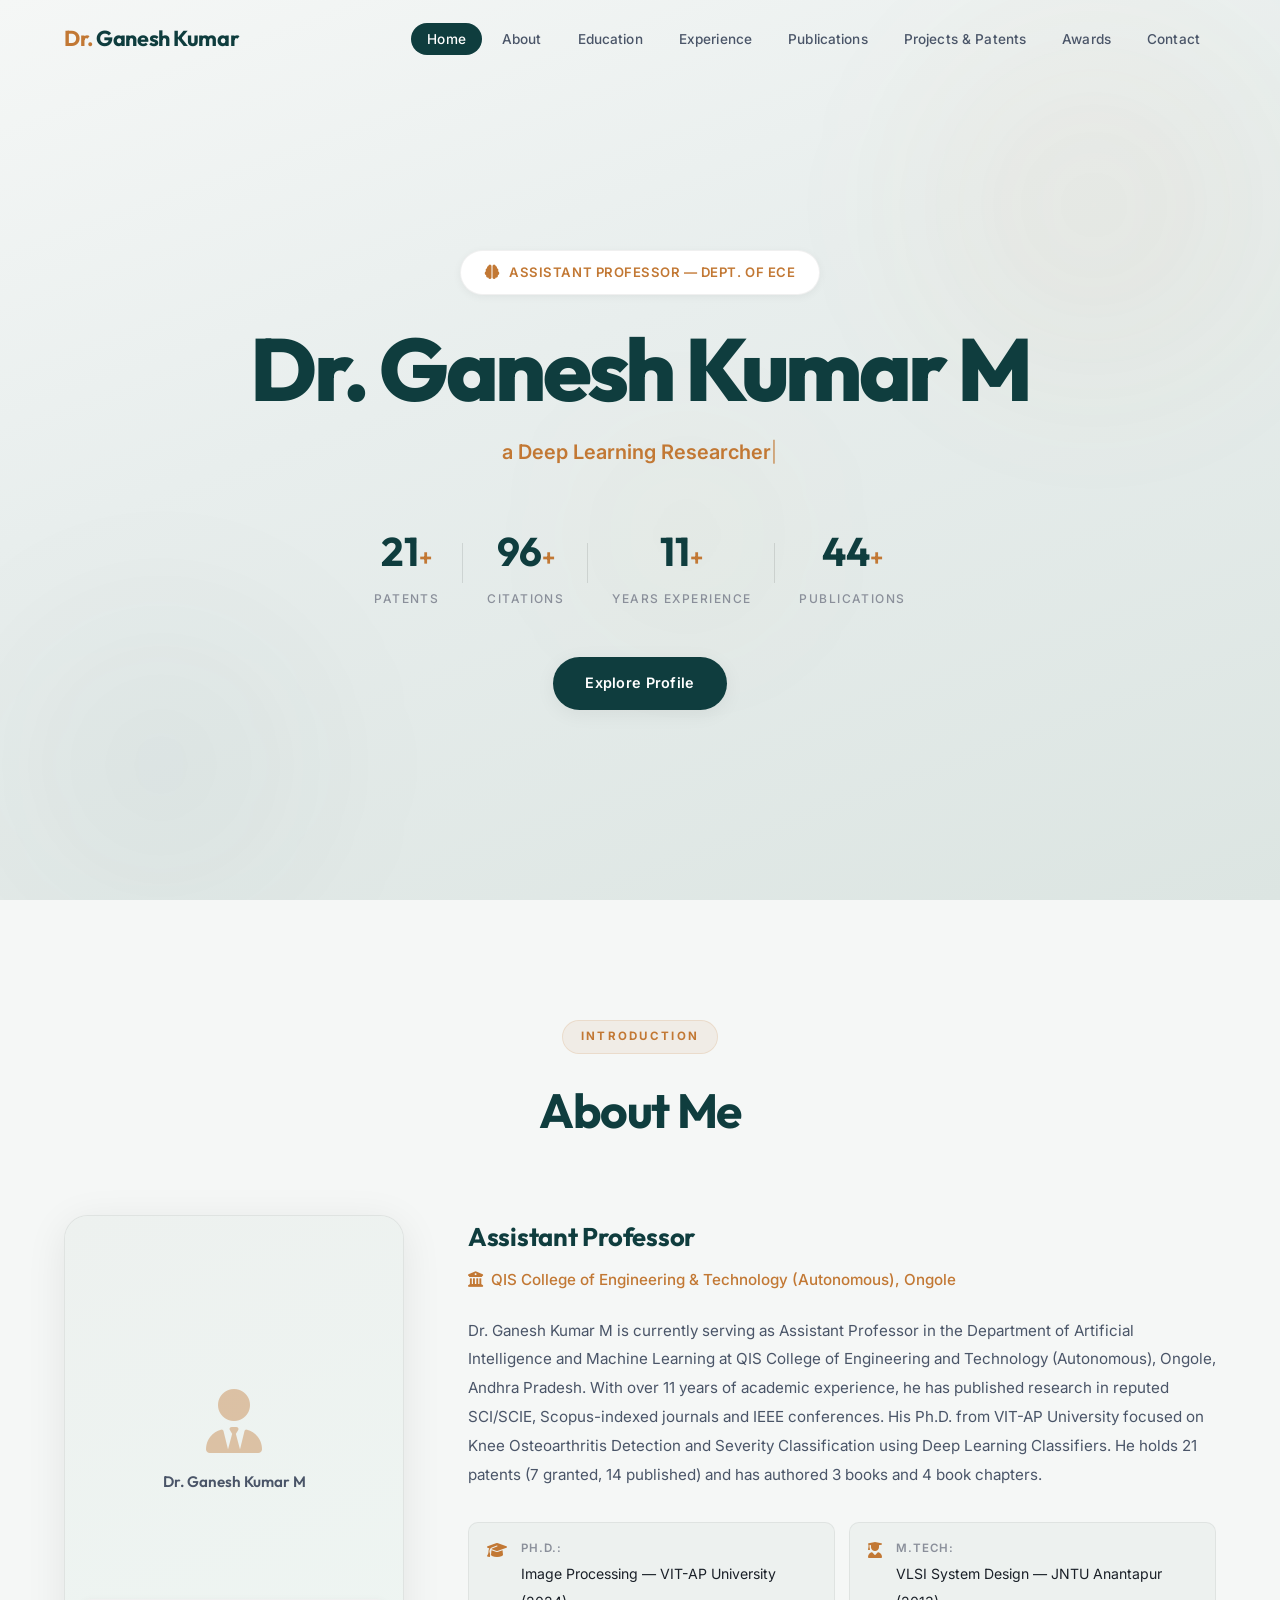
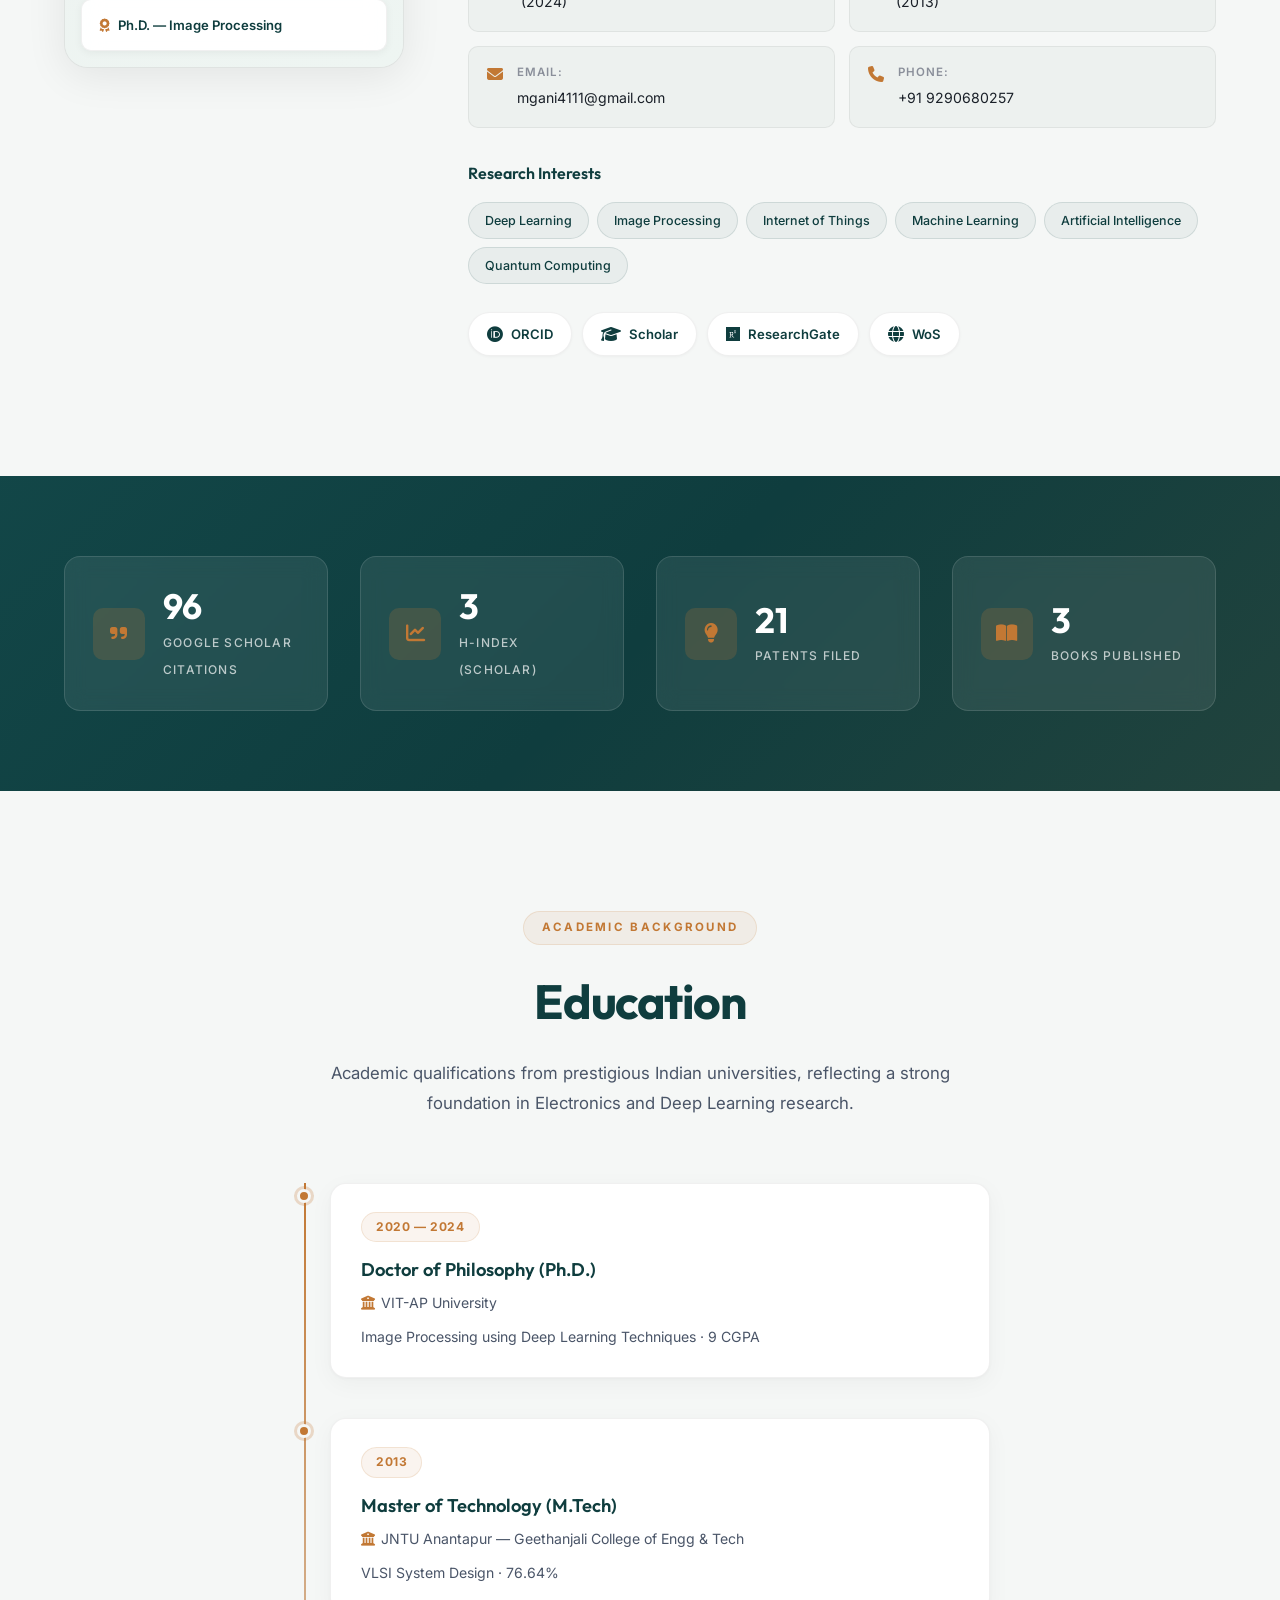
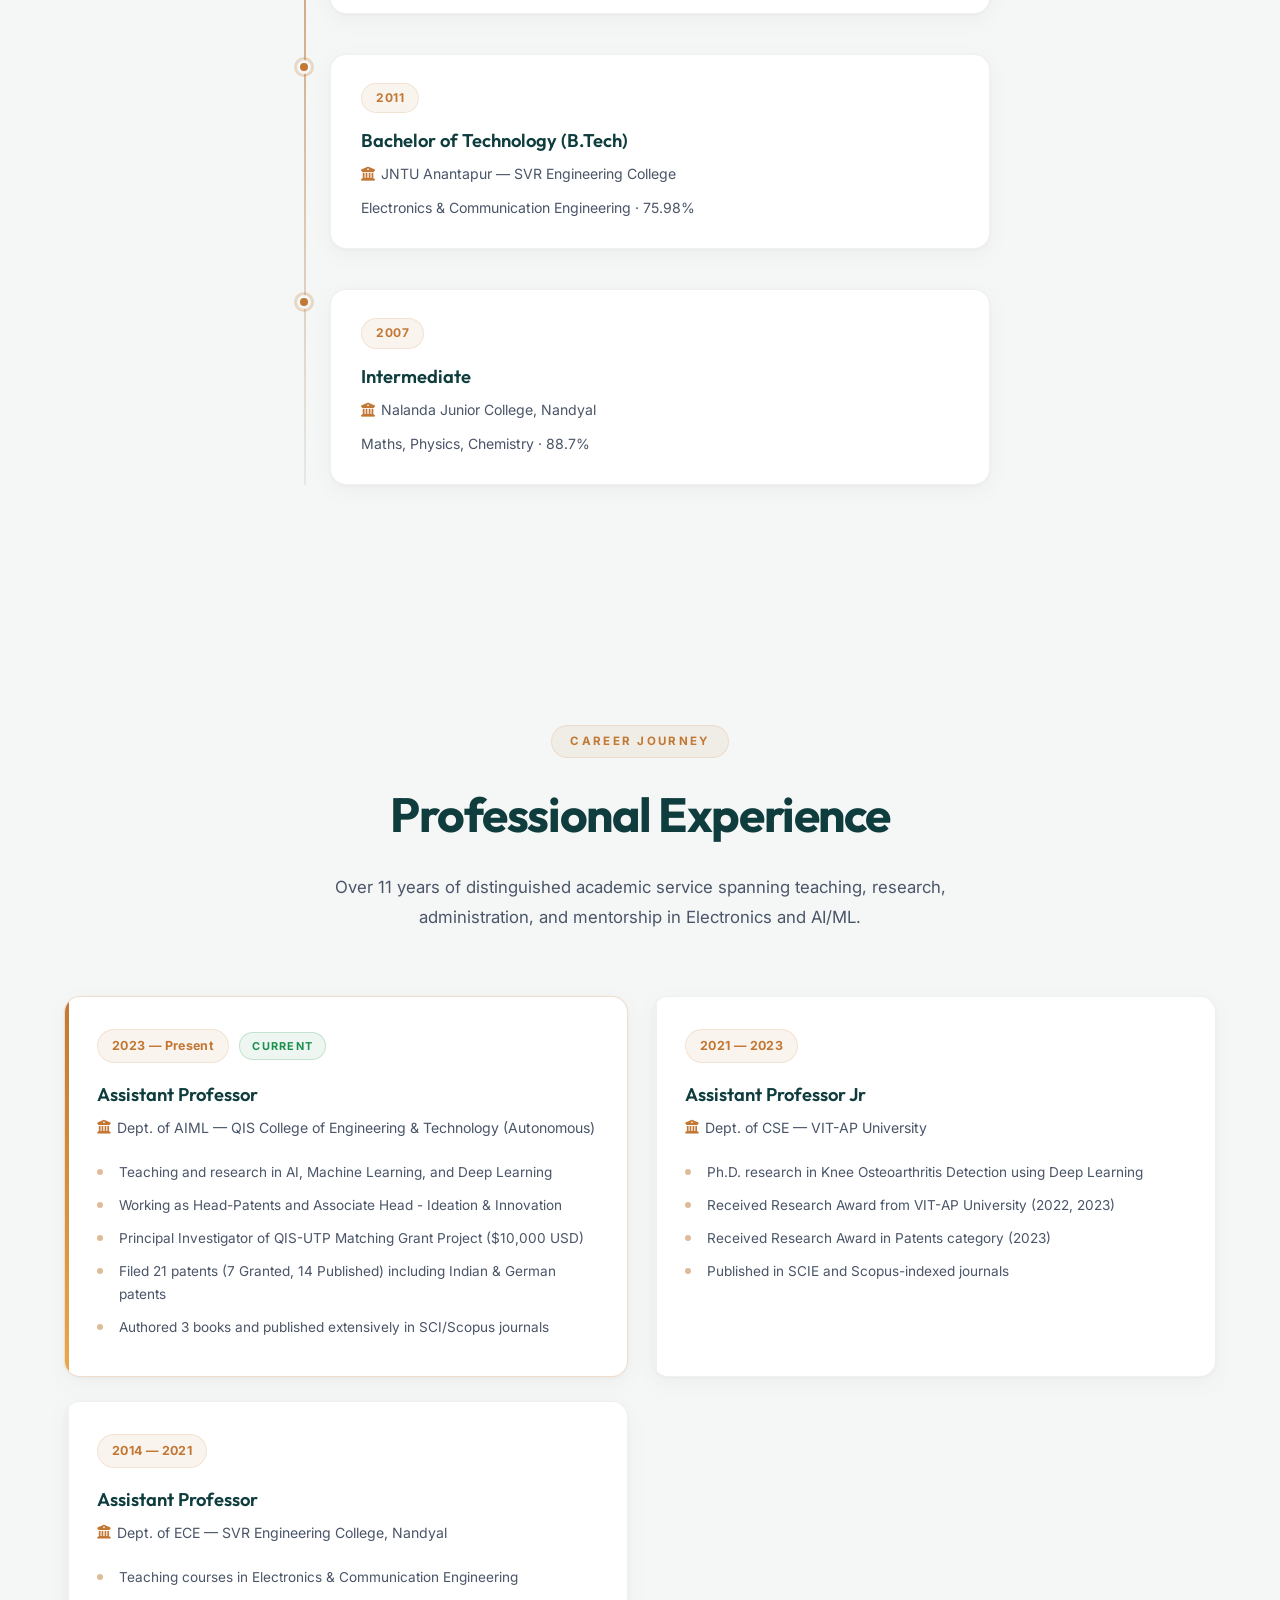
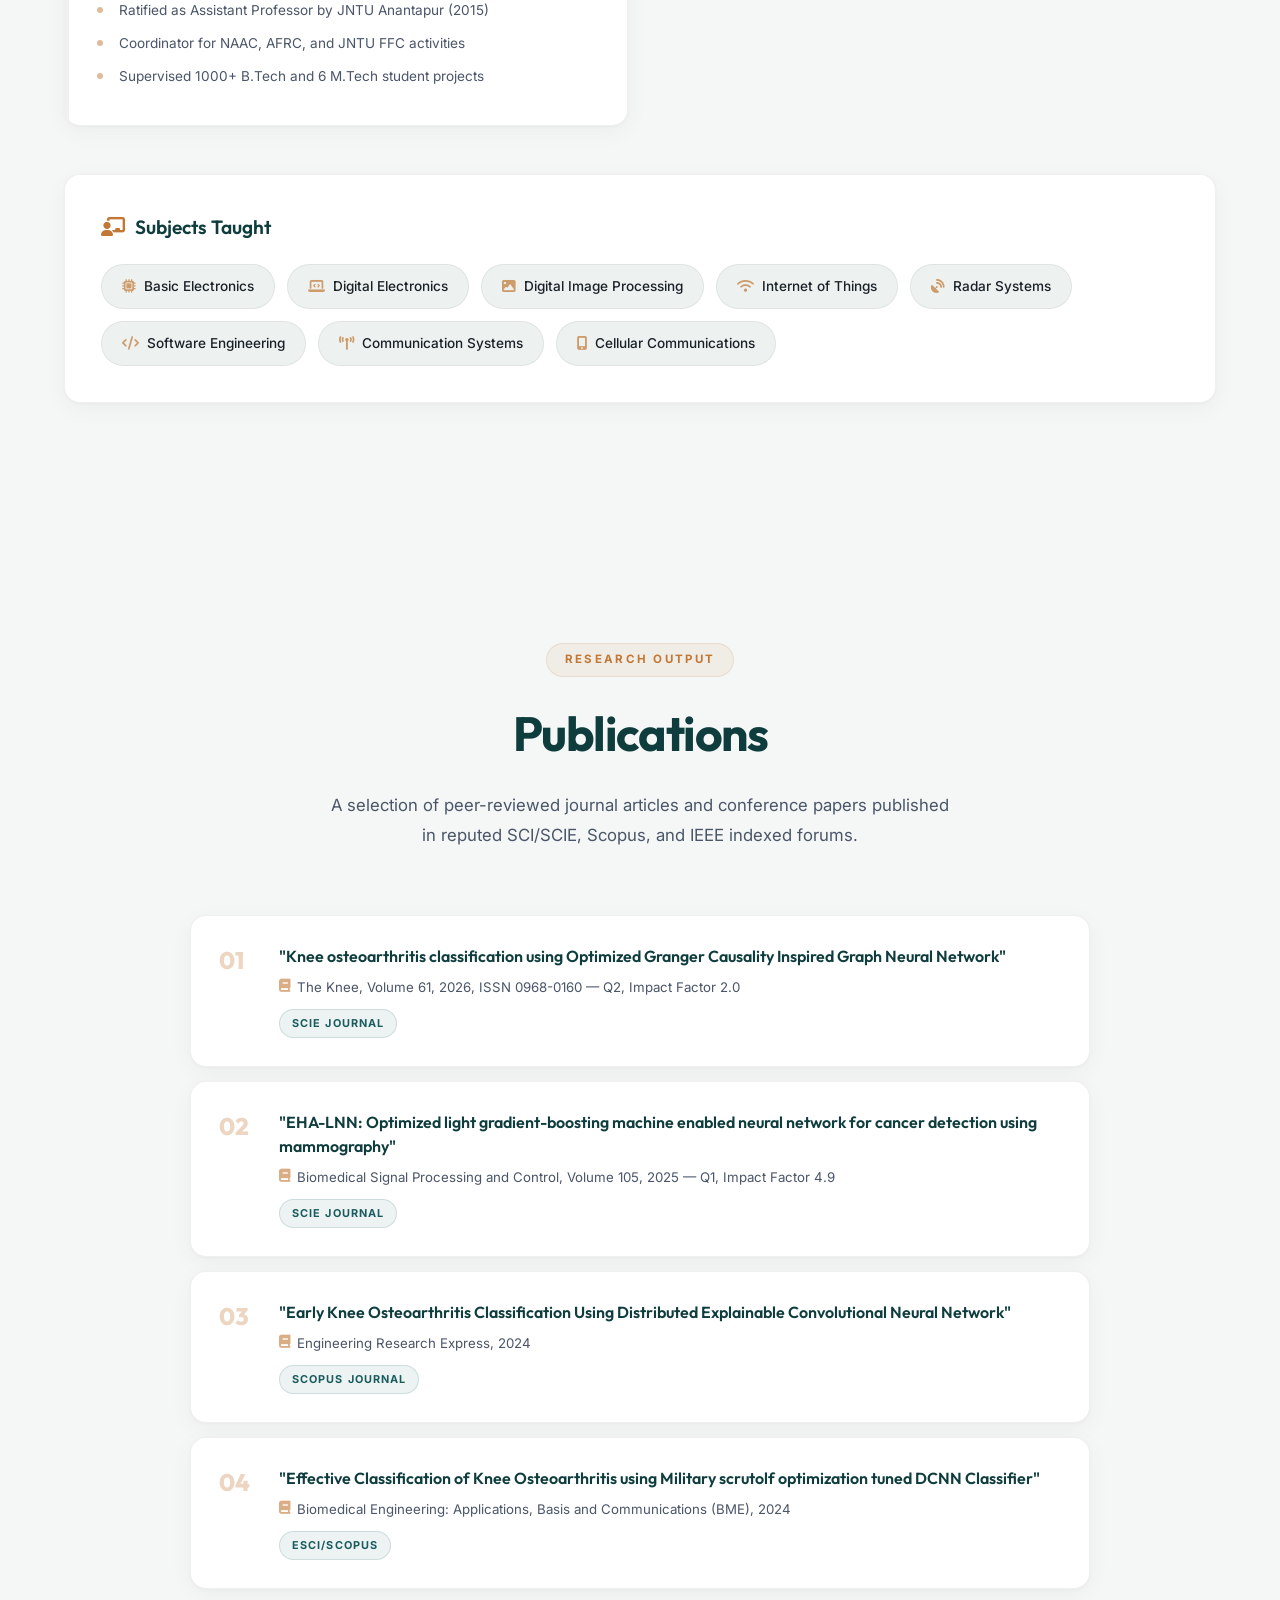
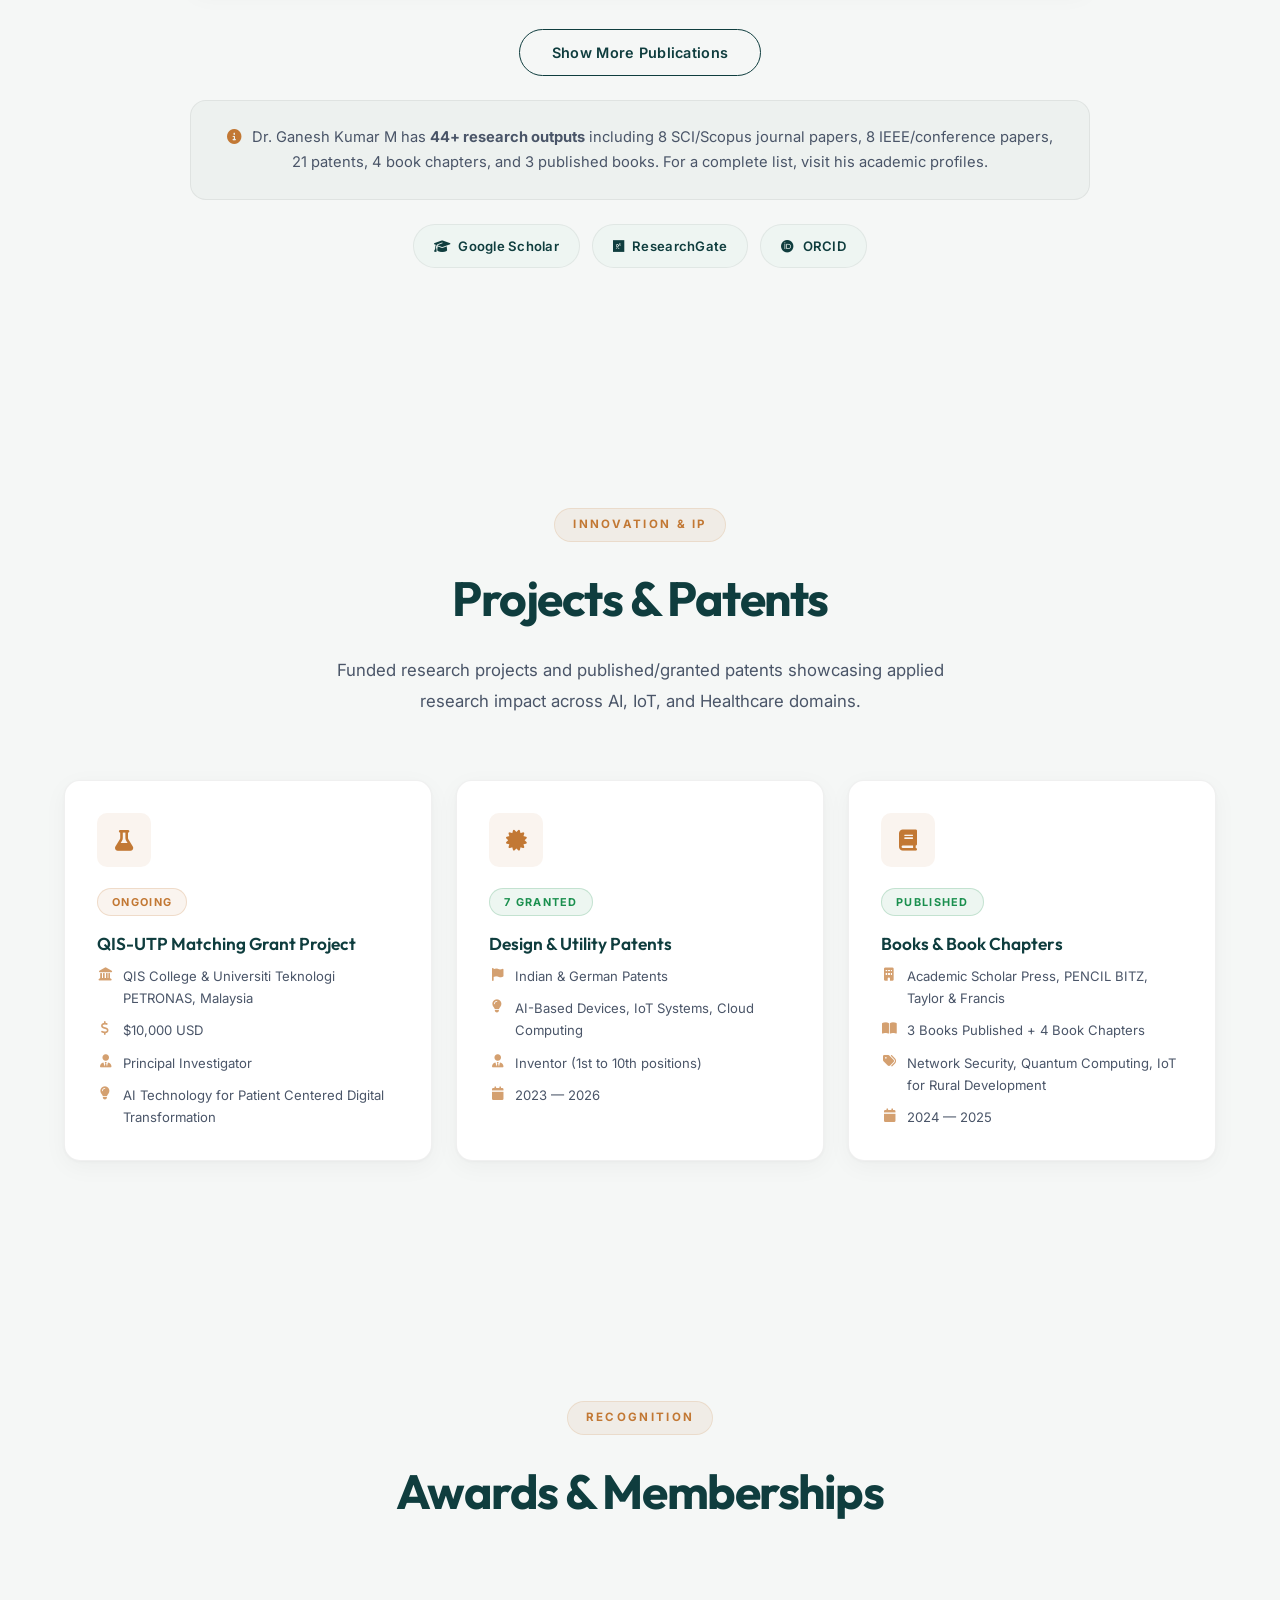
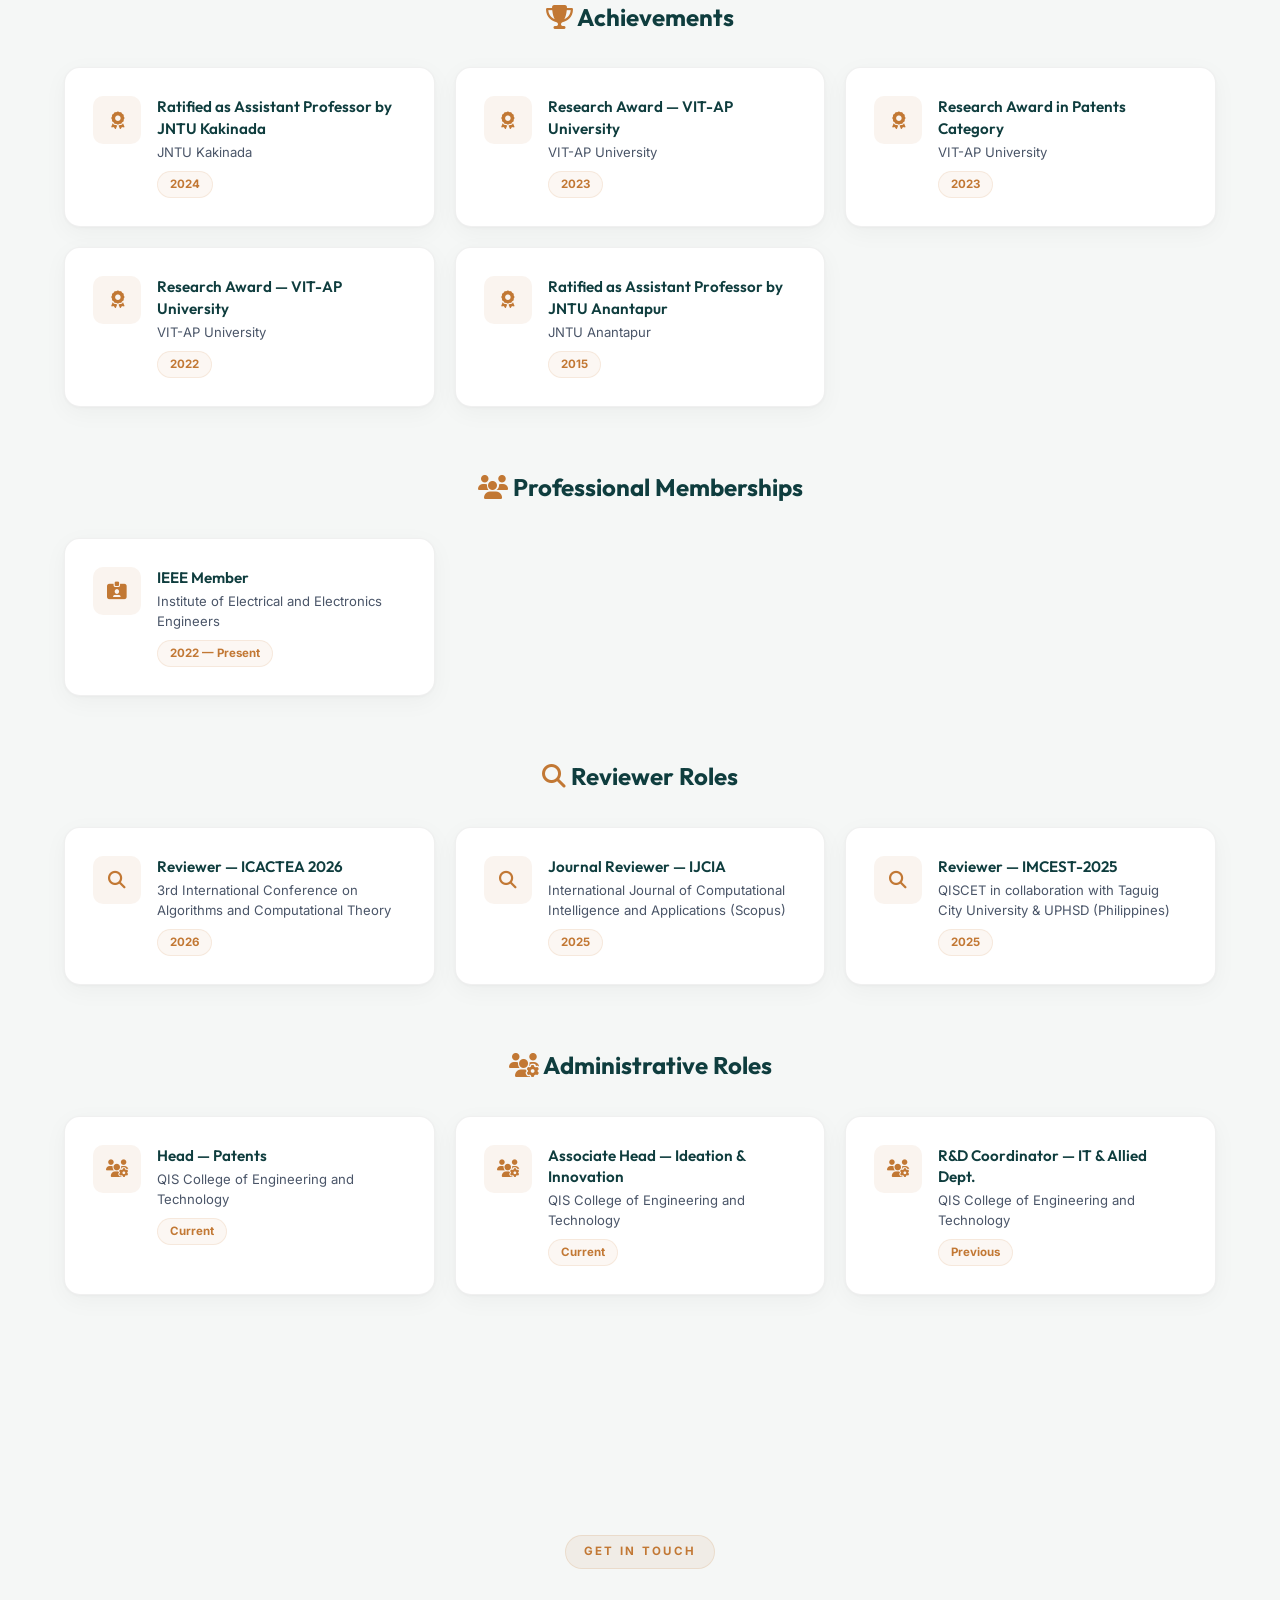
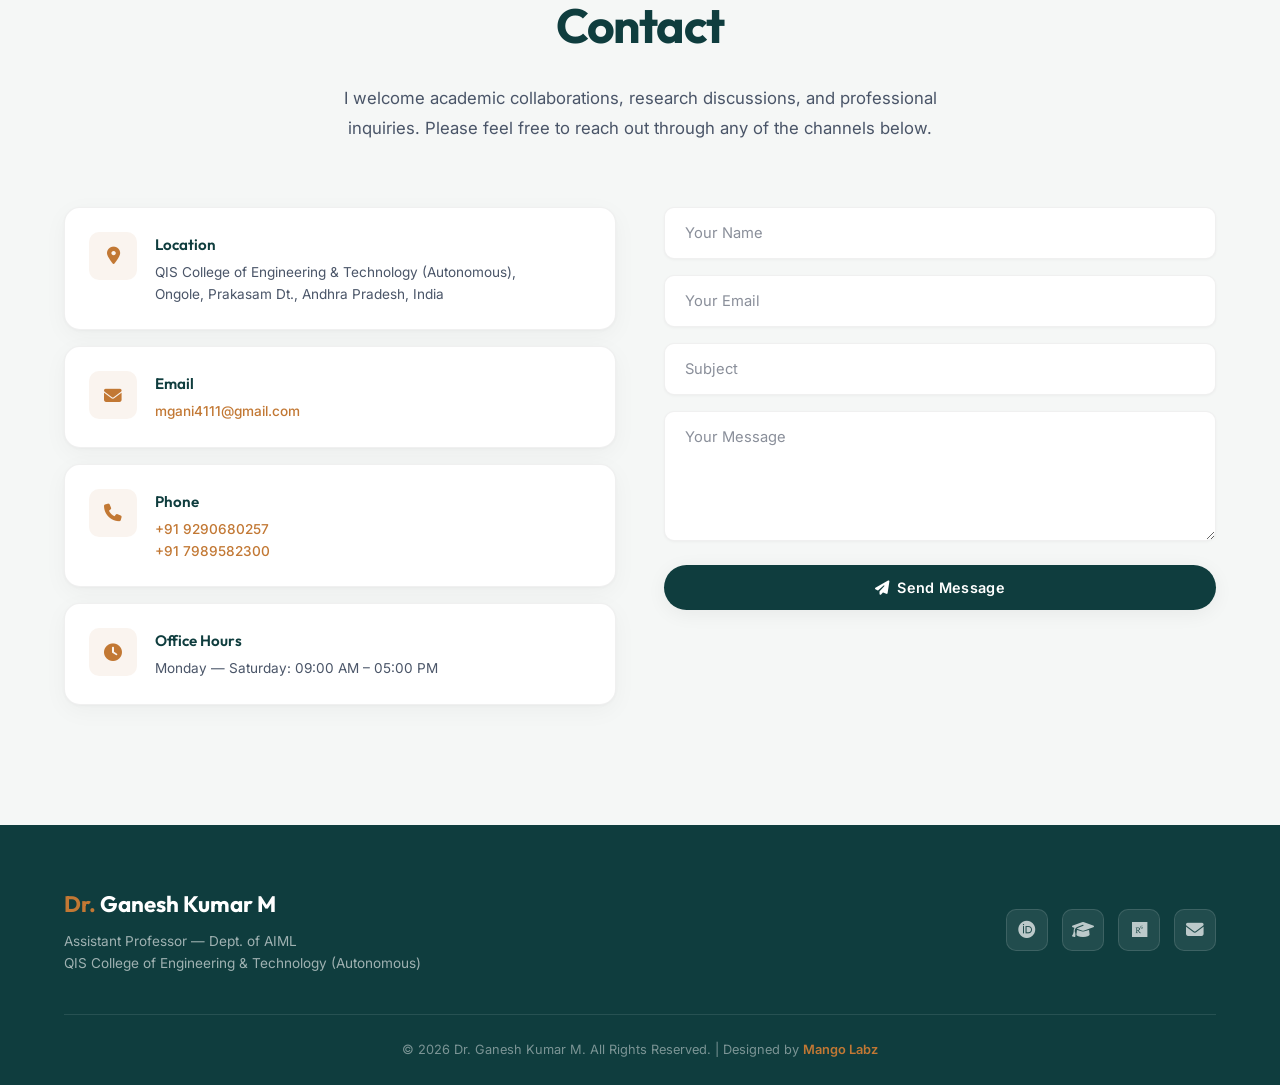
==== commit aa642e5d: "Update department to ECE in hero section" ====
--- a/index.html
+++ b/index.html
@@ -130,7 +130,7 @@
         </div>
         <div class="hero-content">
             <div class="hero-badge">
-                <i class="fas fa-brain"></i> Assistant Professor — Dept. of AI & ML
+                <i class="fas fa-brain"></i> Assistant Professor — Dept. of ECE
             </div>
             <h1 class="hero-title">
                 Dr. Ganesh Kumar M
--- a/style.css
+++ b/style.css
@@ -311,6 +311,7 @@
    =================================================== */
 .hero {
     min-height: 100vh;
+    min-height: 100dvh;
     display: flex;
     flex-direction: column;
     align-items: center;
@@ -1847,6 +1848,12 @@
     .pub-number {
         font-size: 1.2rem;
     }
+
+    /* Prevent iOS Safari zoom on input focus */
+    .form-group input,
+    .form-group textarea {
+        font-size: 16px;
+    }
 }
 
 @media (max-width: 480px) {
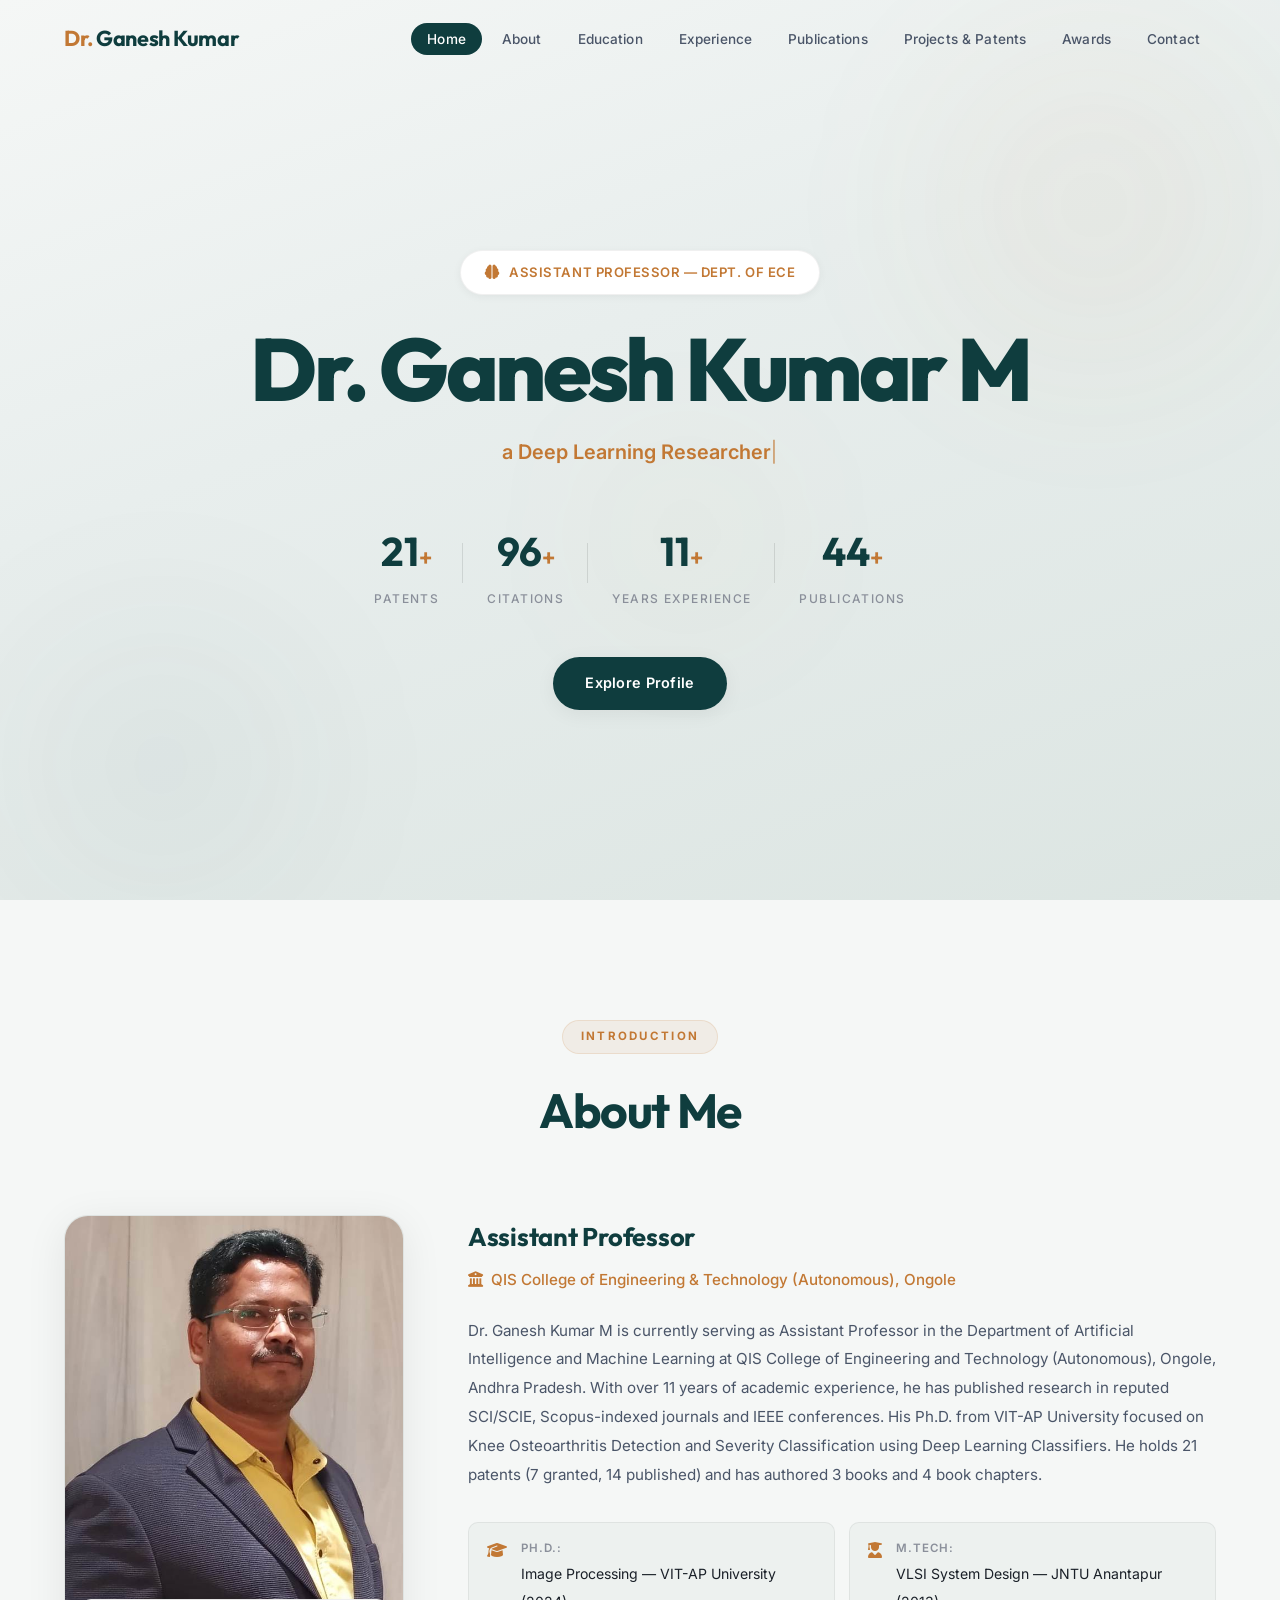
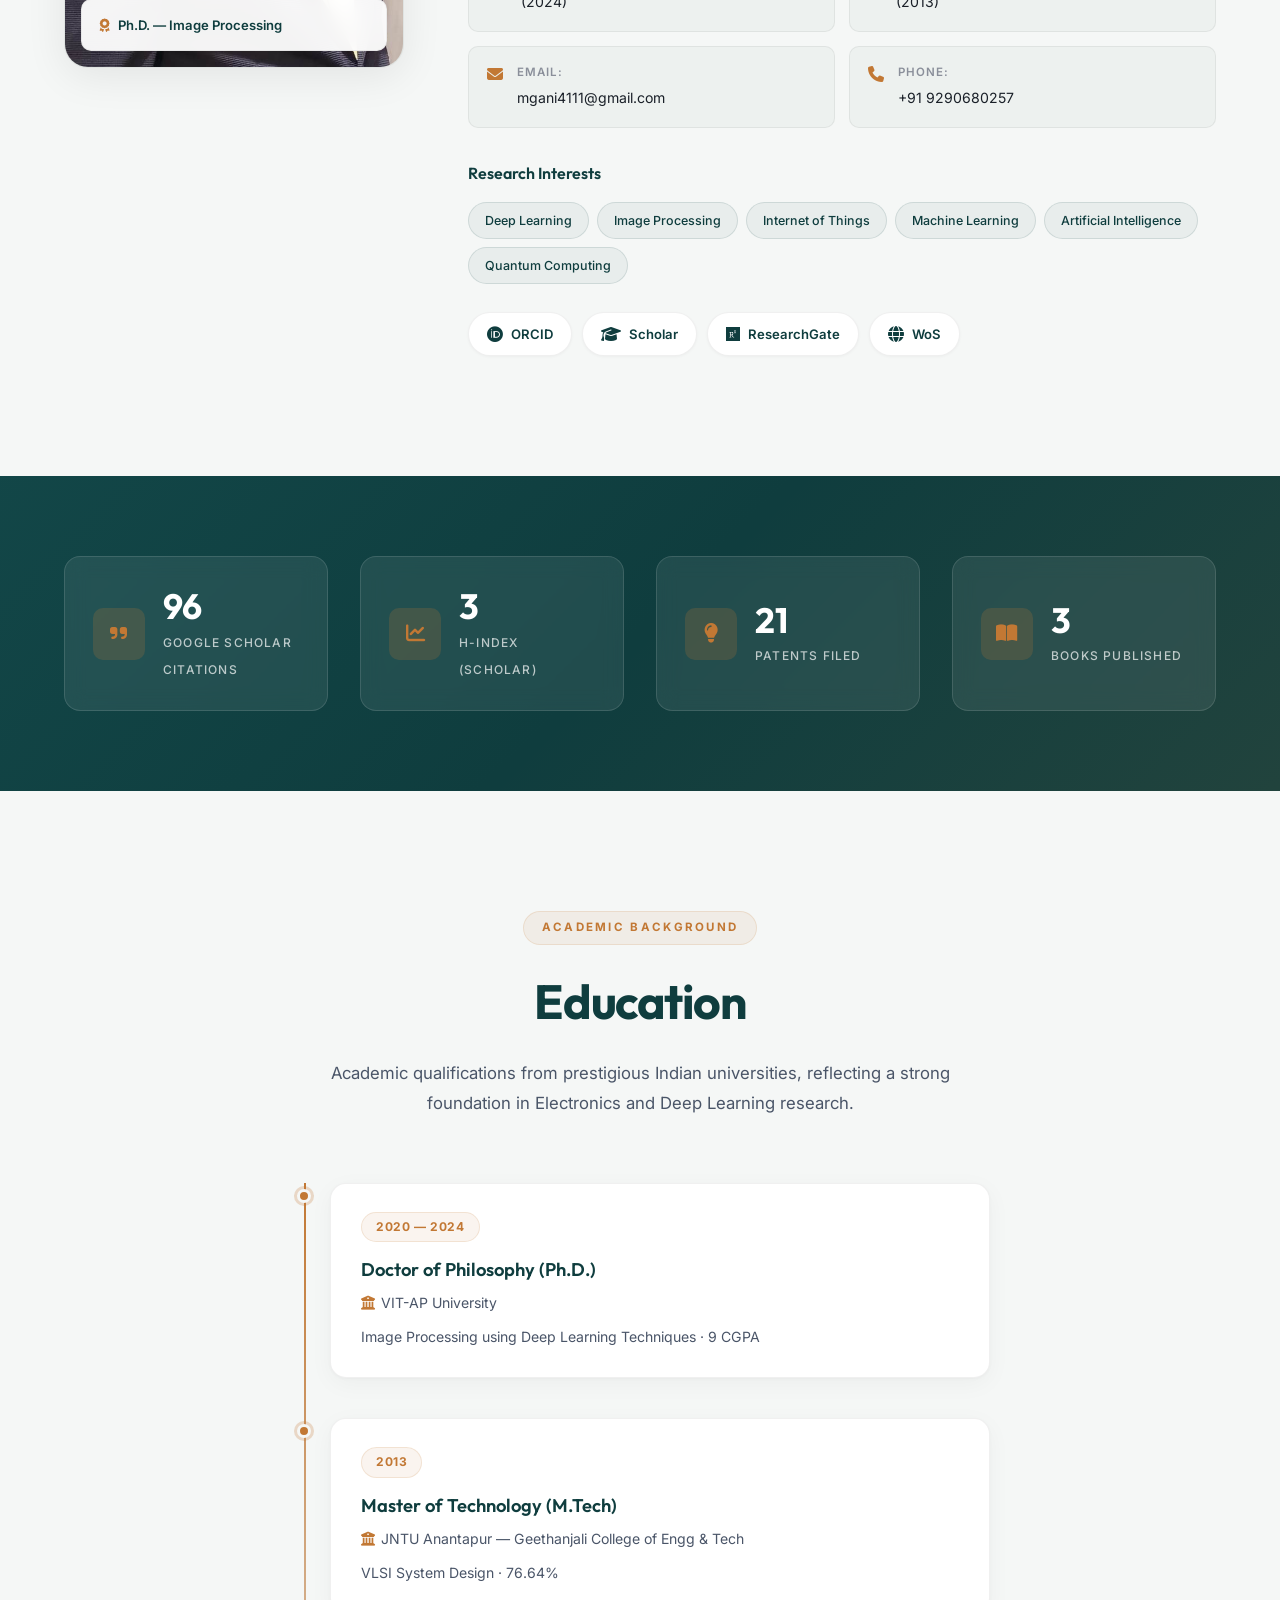
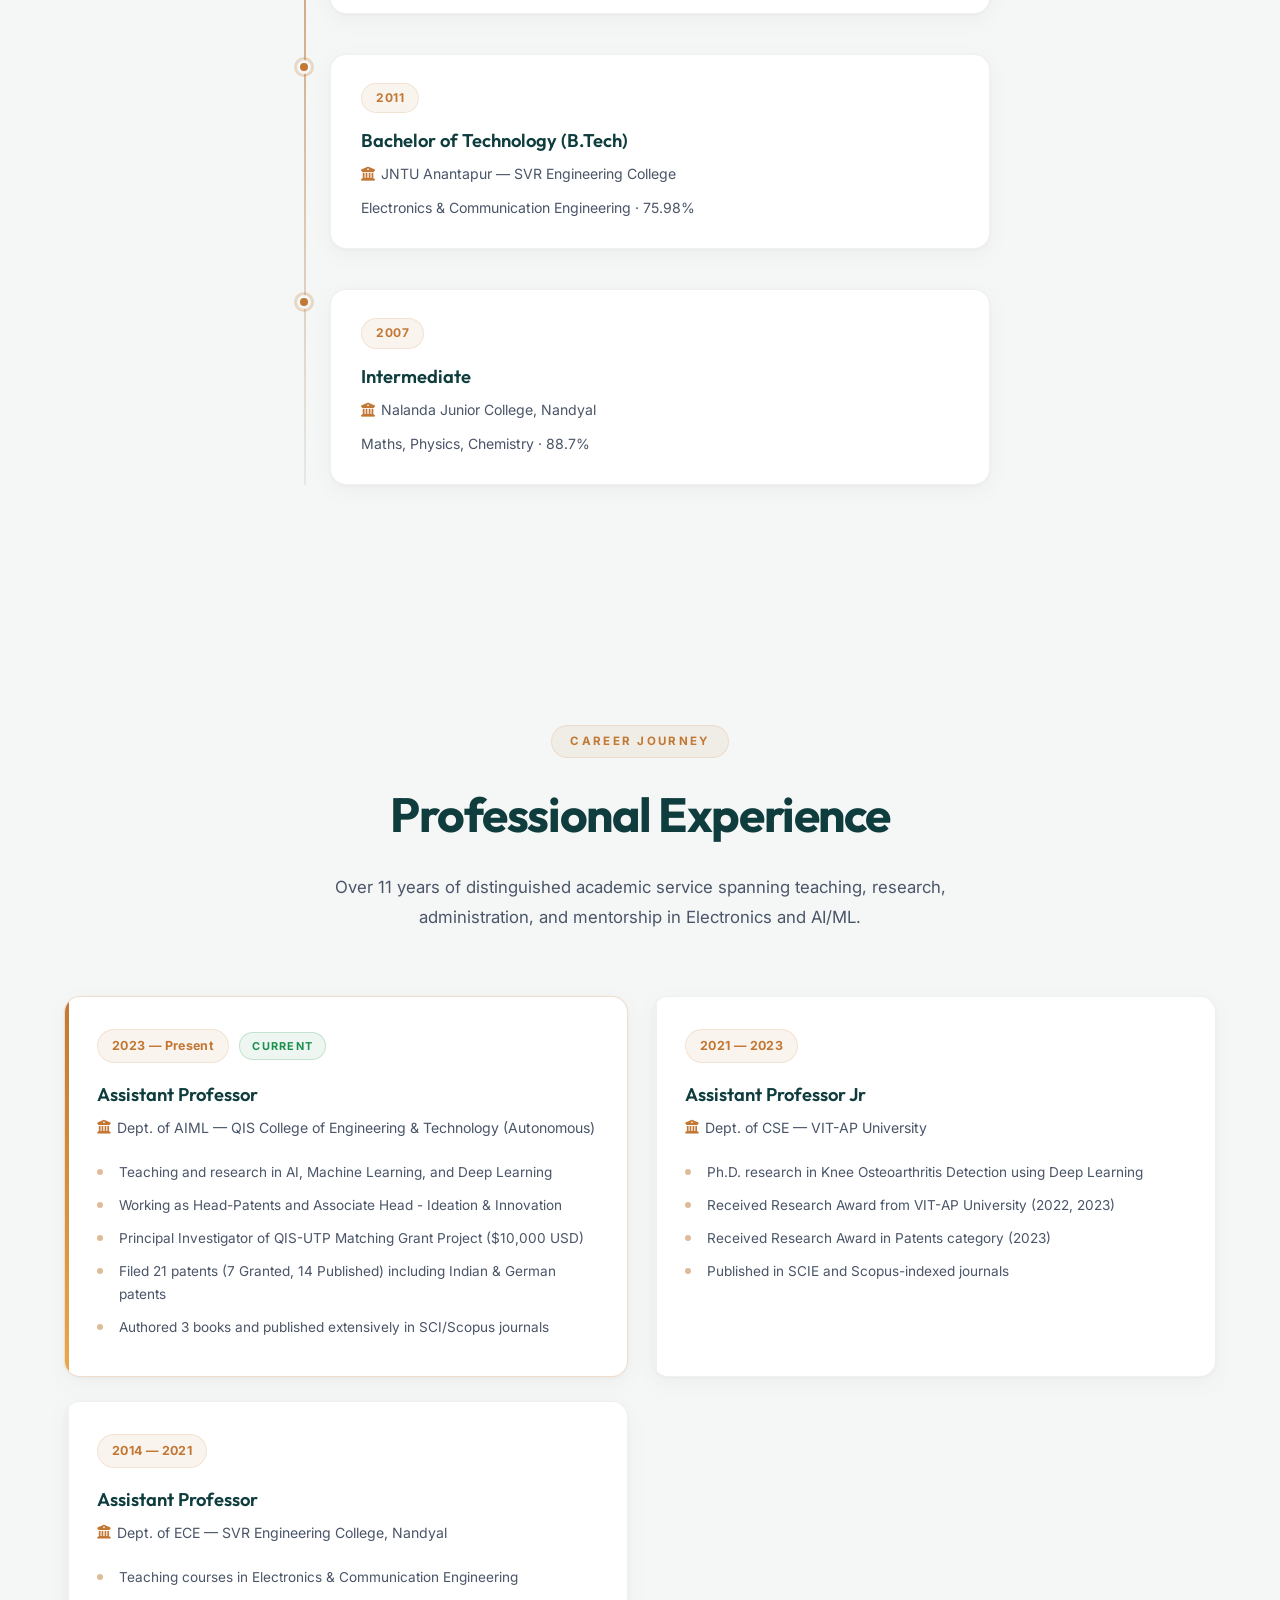
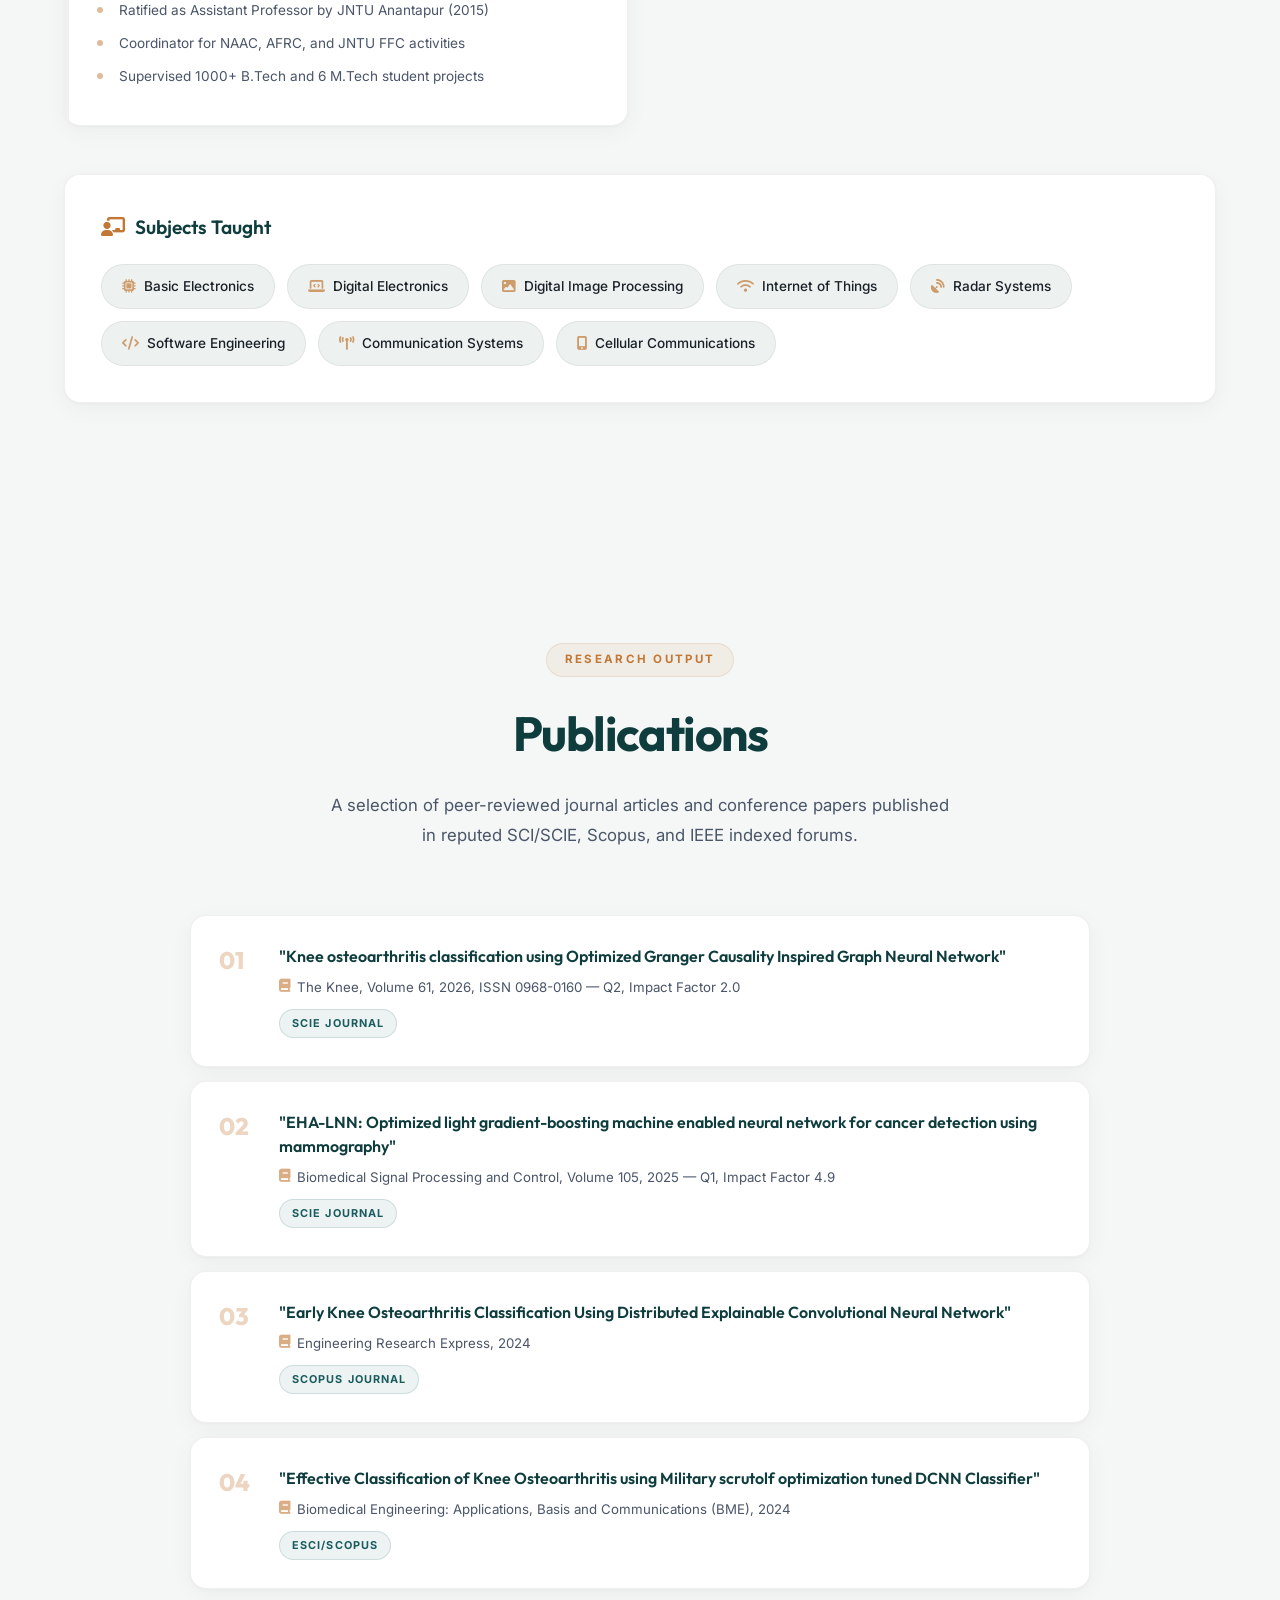
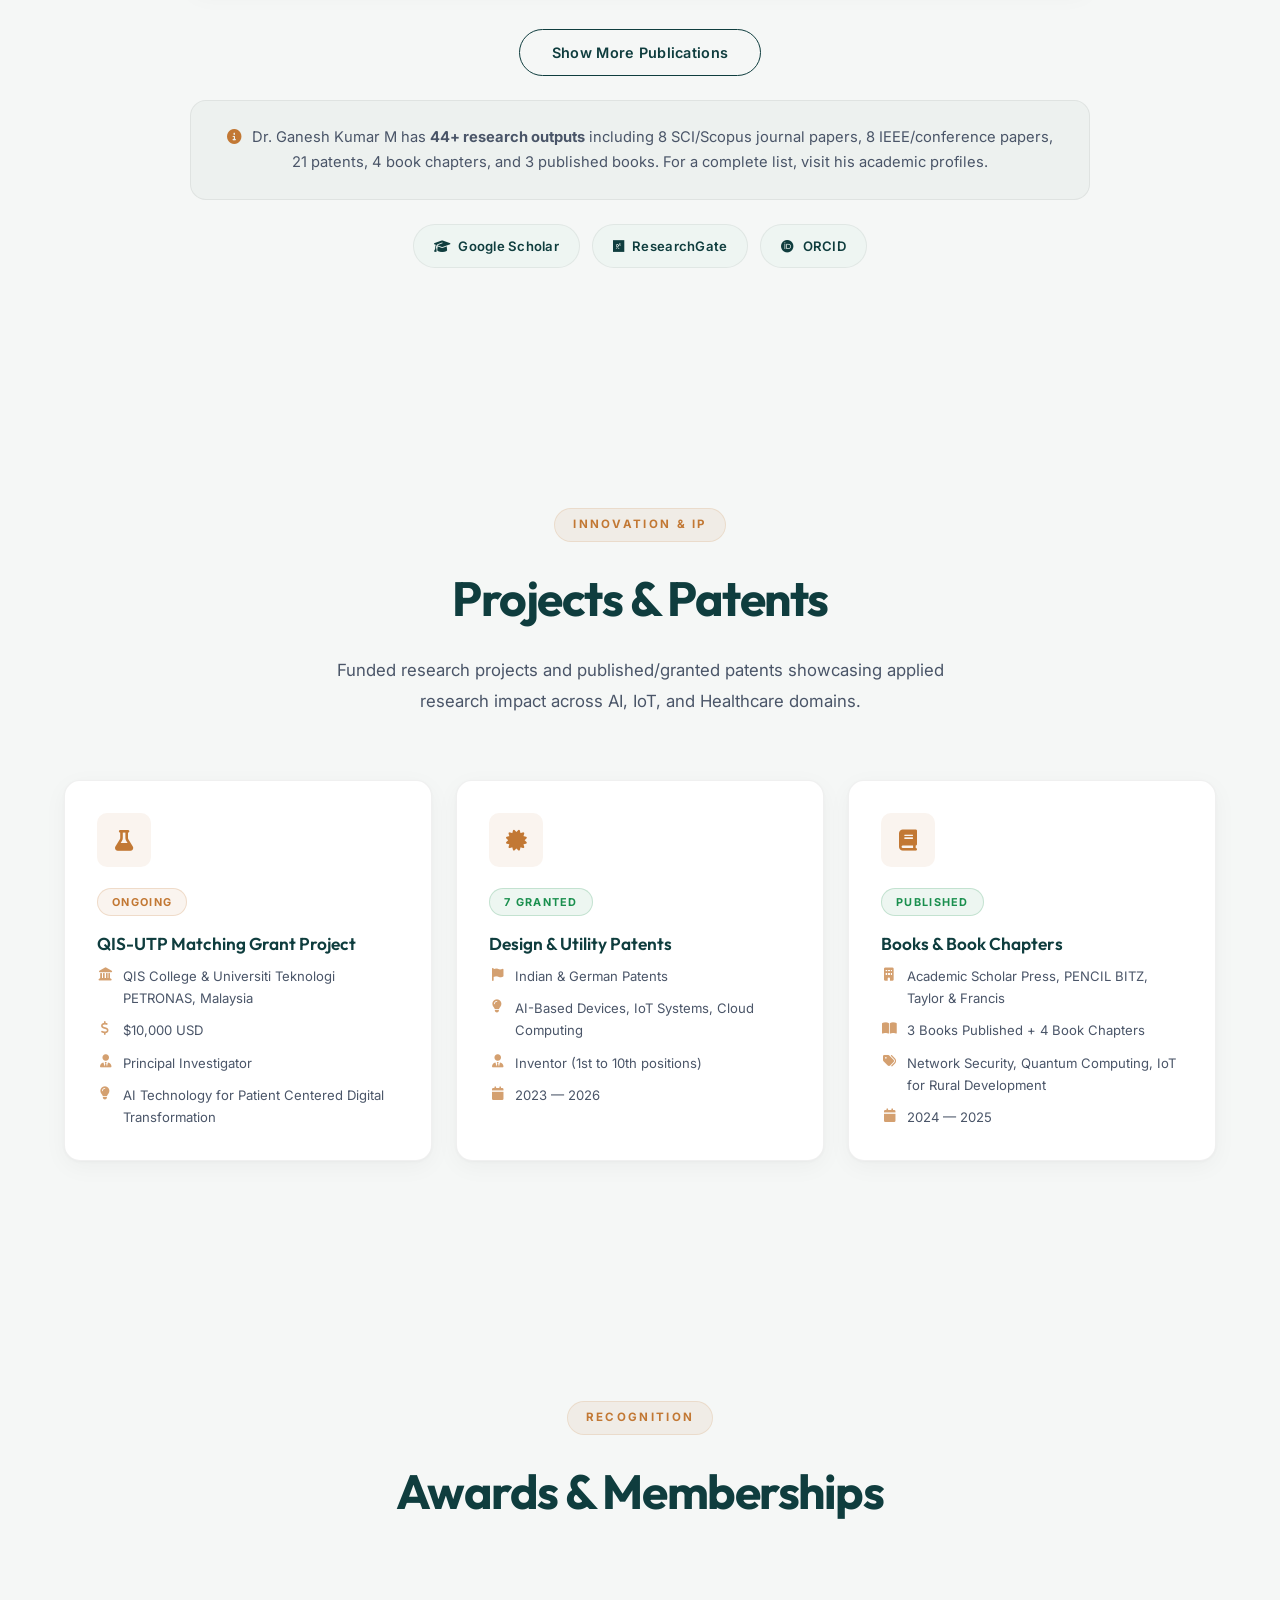
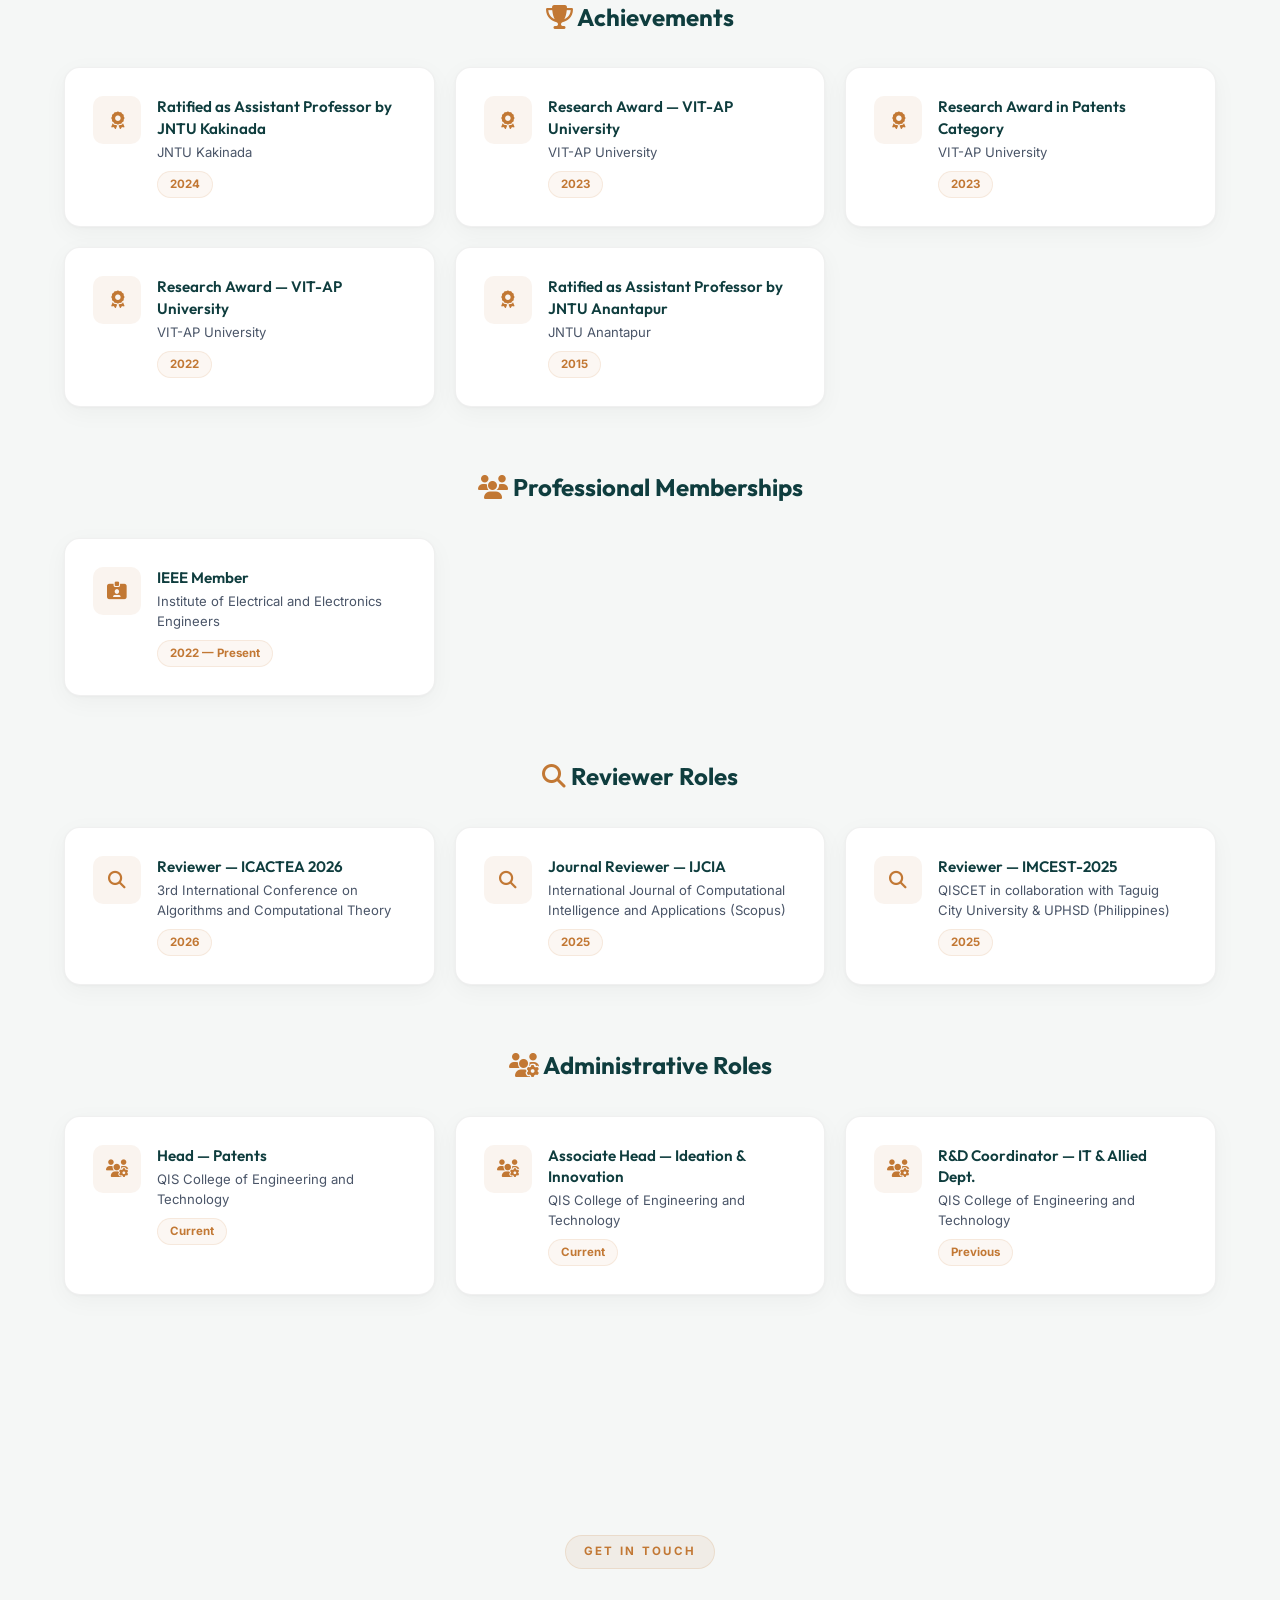
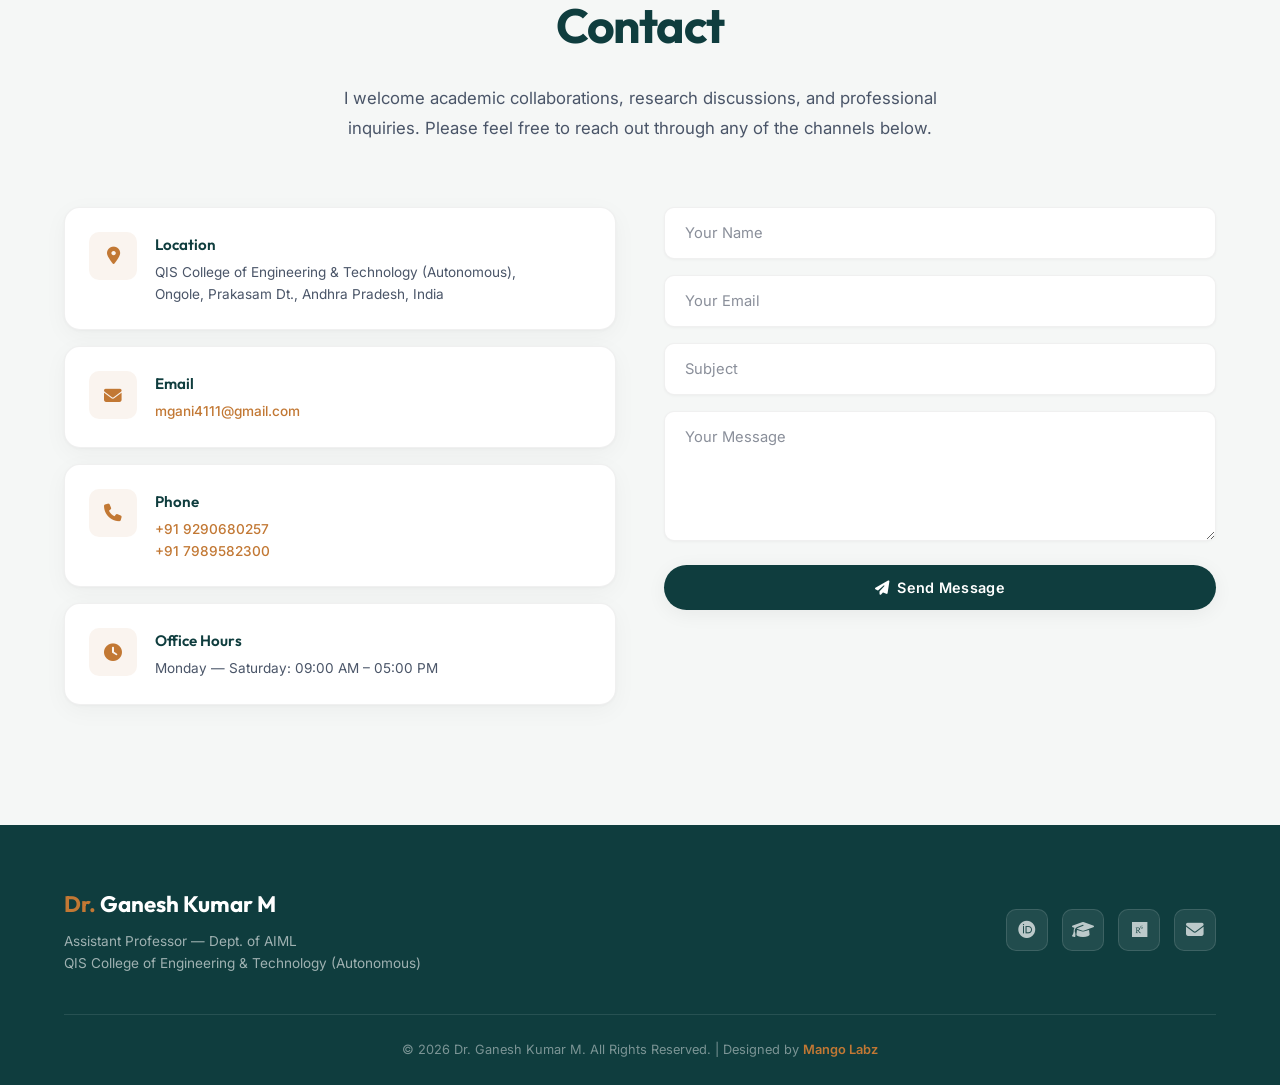
==== commit 0361ac8a: "Add profile picture" ====
--- a/index.html
+++ b/index.html
@@ -176,10 +176,7 @@
                 <div class="about-grid" data-reveal>
                     <div class="about-image-col">
                         <div class="about-image-wrapper">
-                            <div class="about-image-placeholder">
-                                <i class="fas fa-user-tie"></i>
-                                <span>Dr. Ganesh Kumar M</span>
-                            </div>
+                            <img src="profile.png" alt="Dr. Ganesh Kumar M">
                             <div class="about-image-badge">
                                 <i class="fas fa-award"></i> Ph.D. — Image Processing
                             </div>
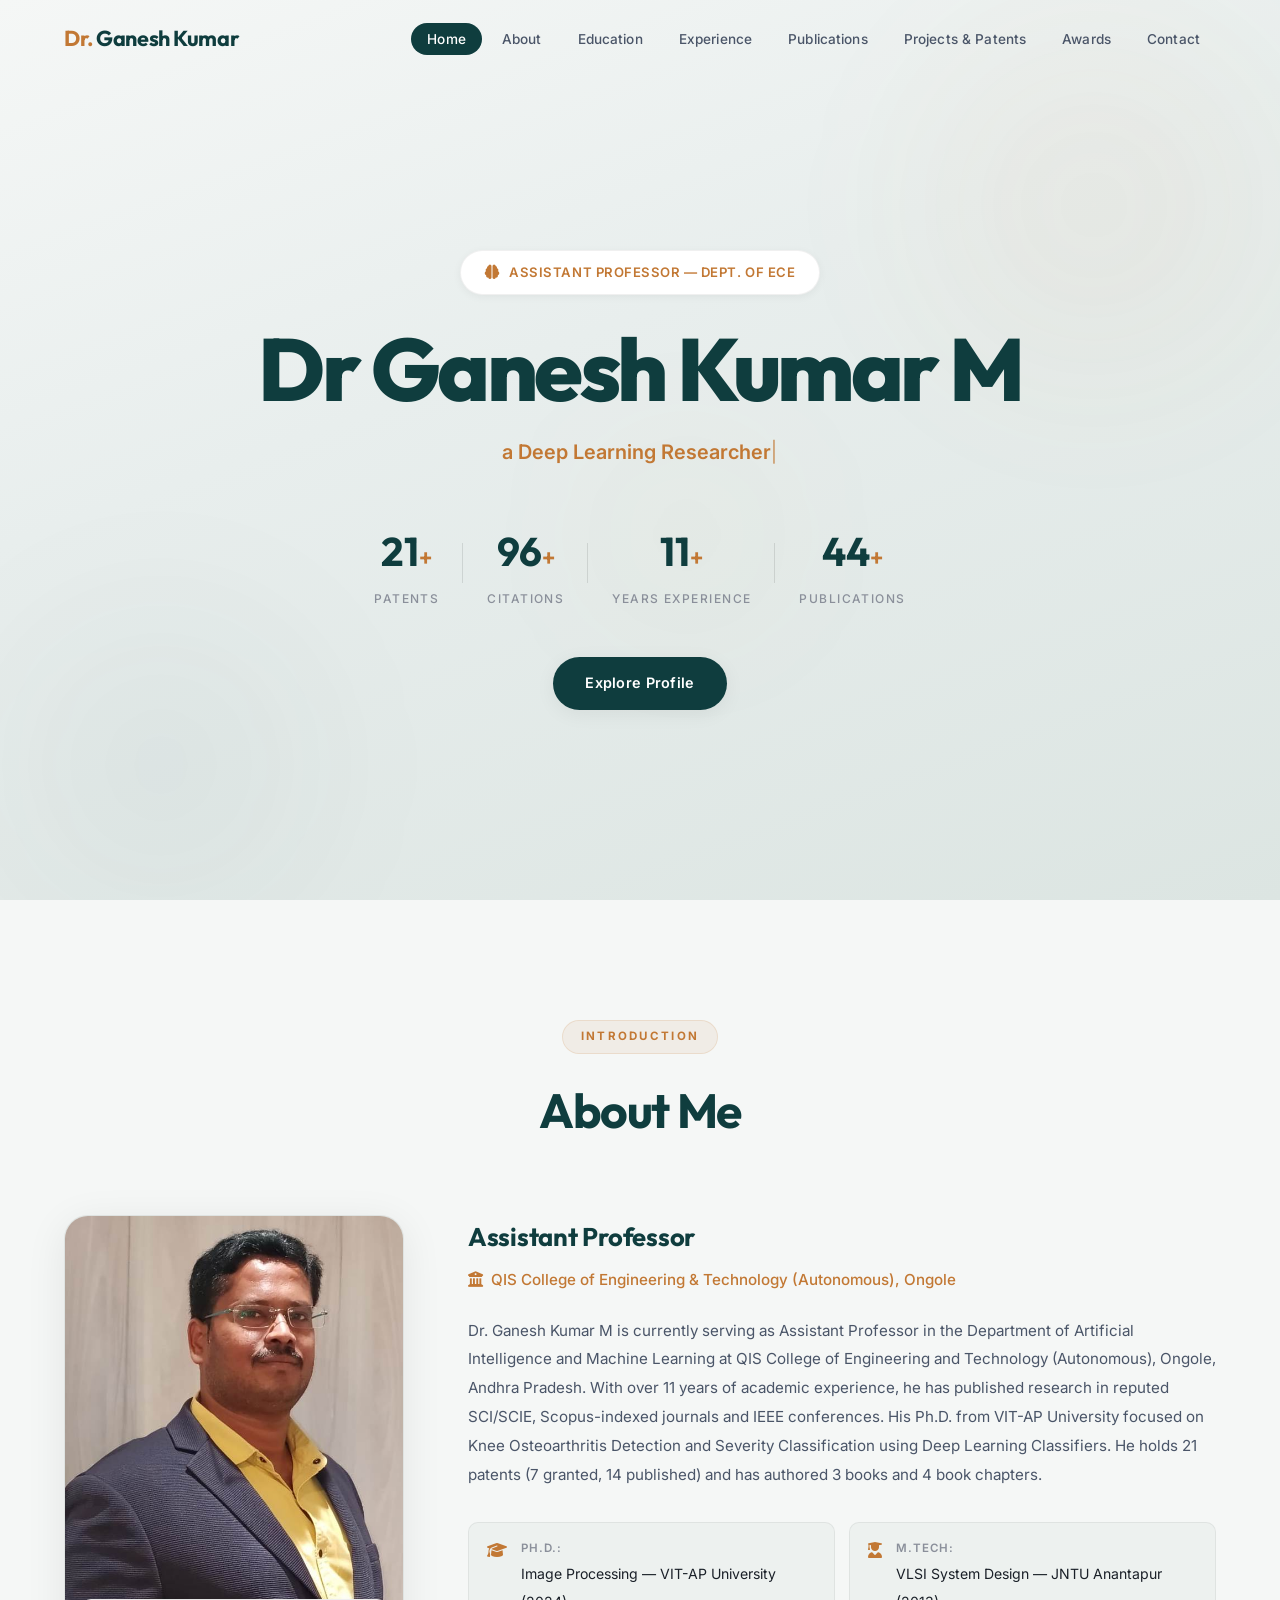
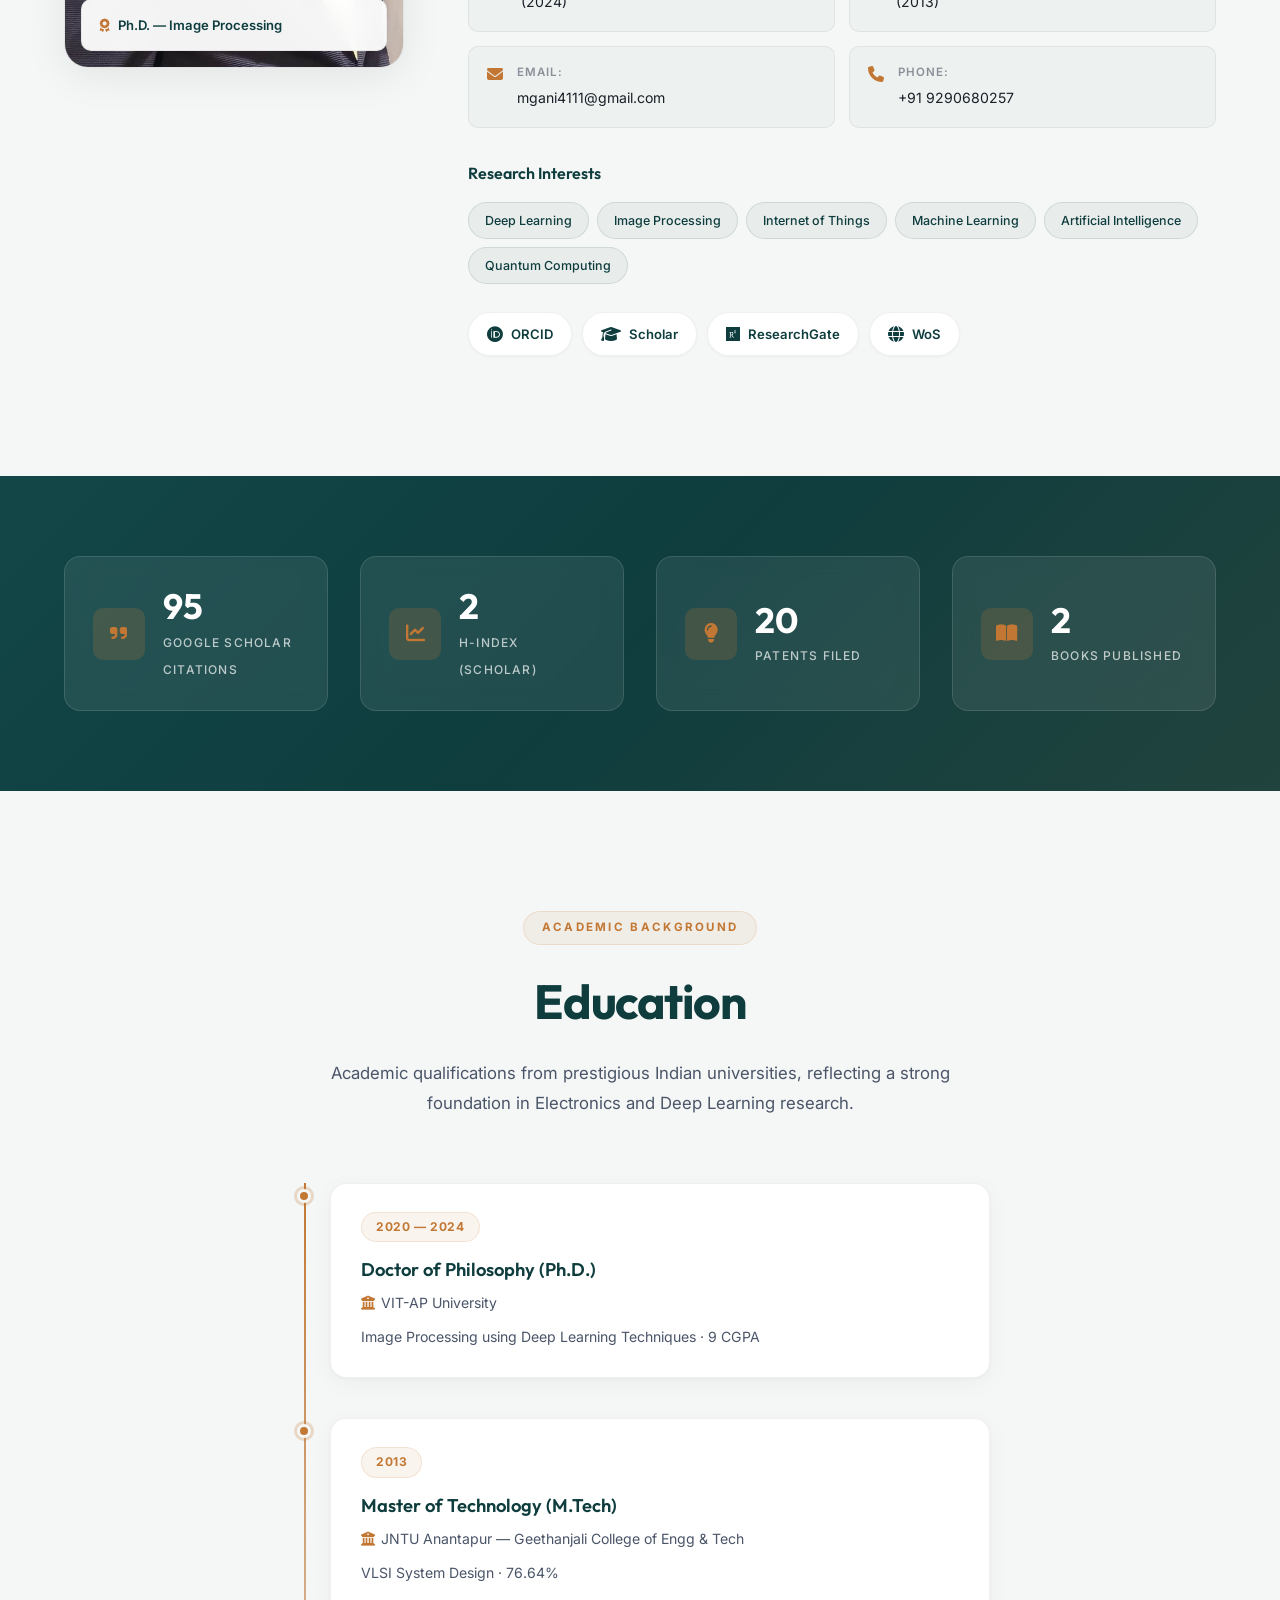
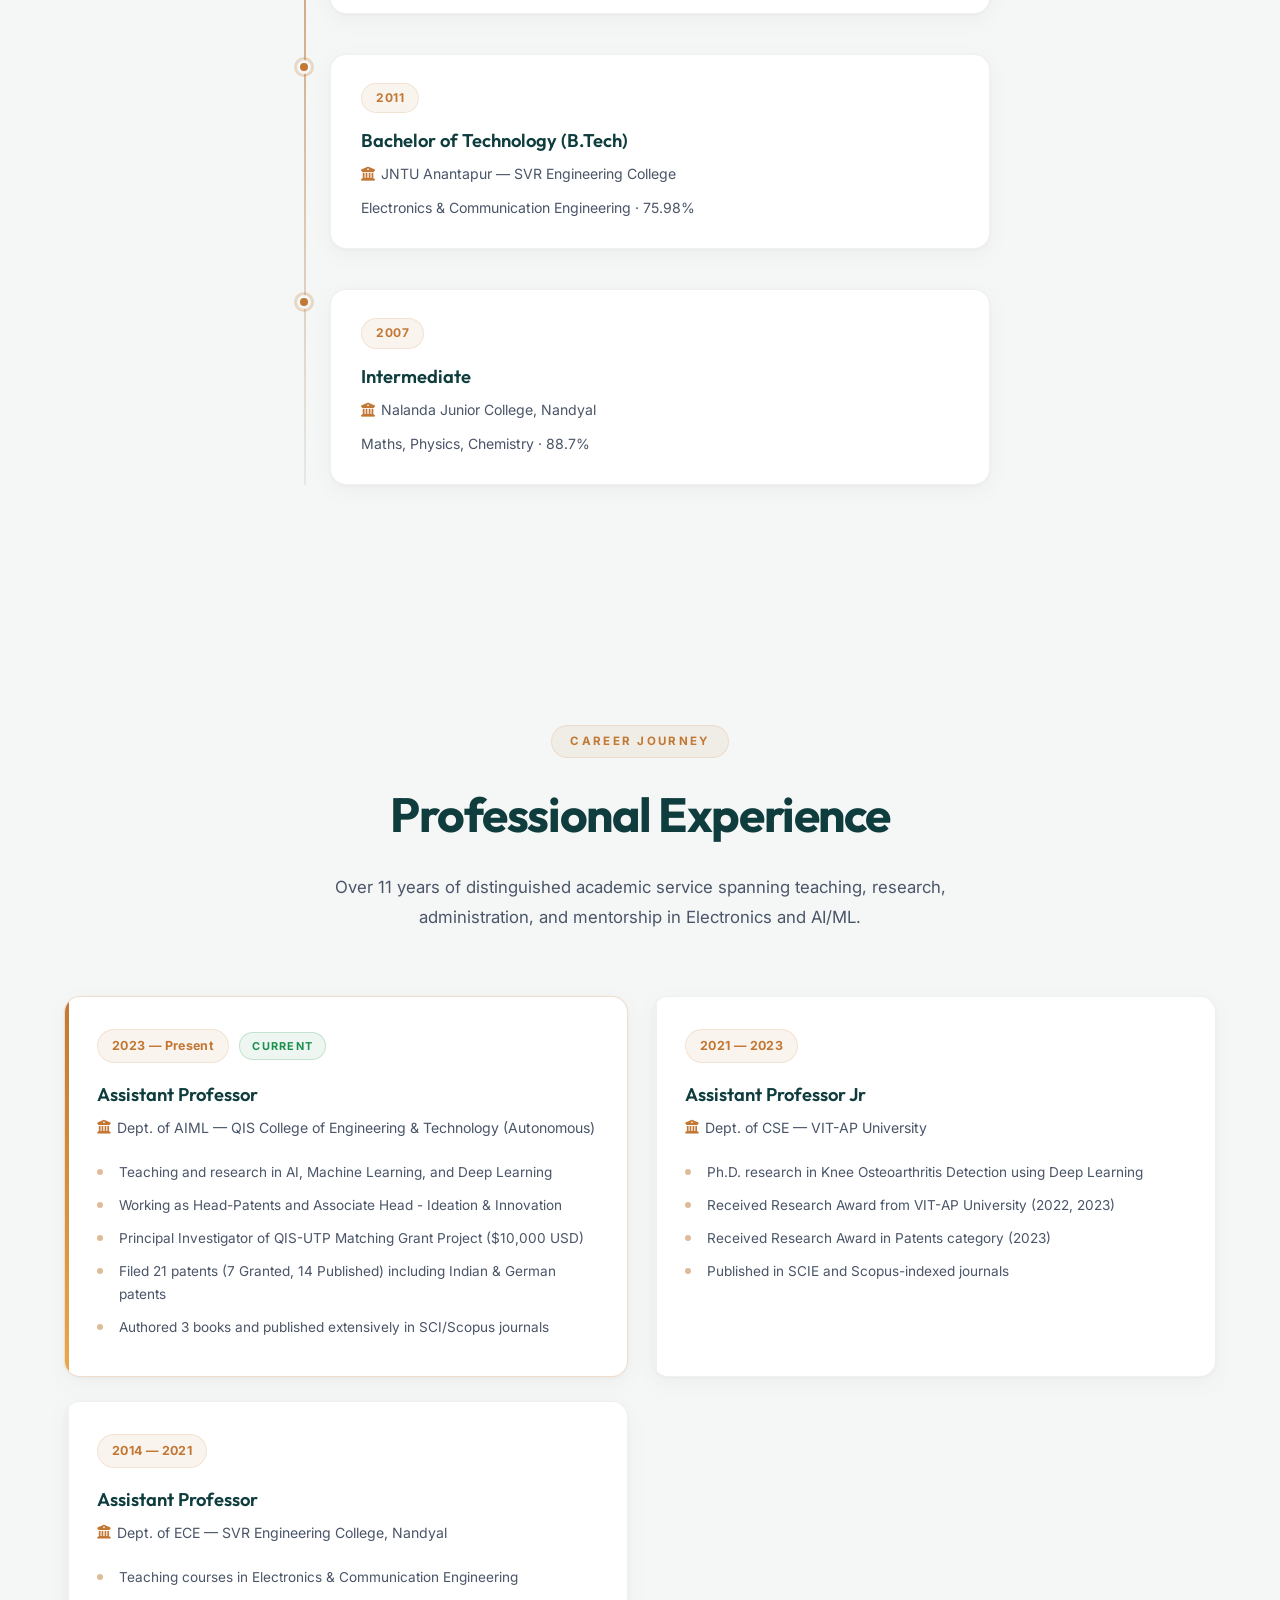
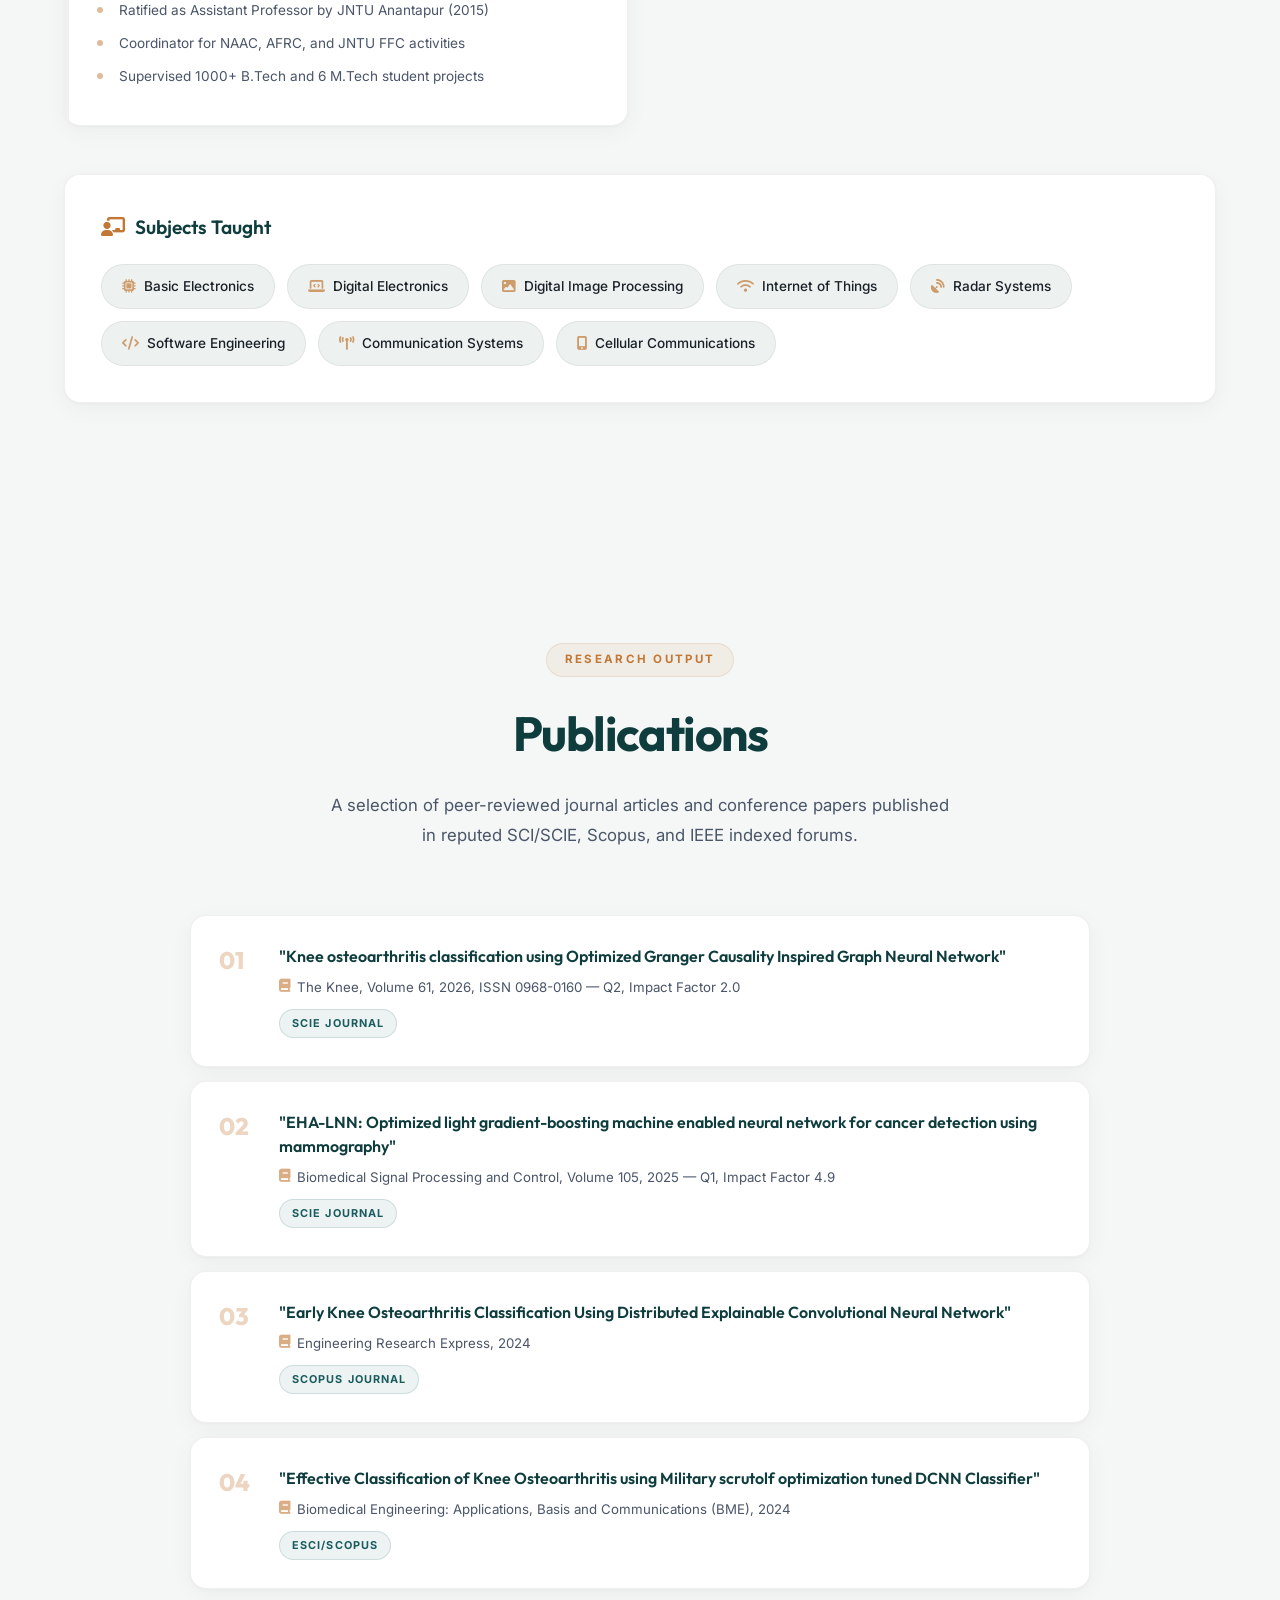
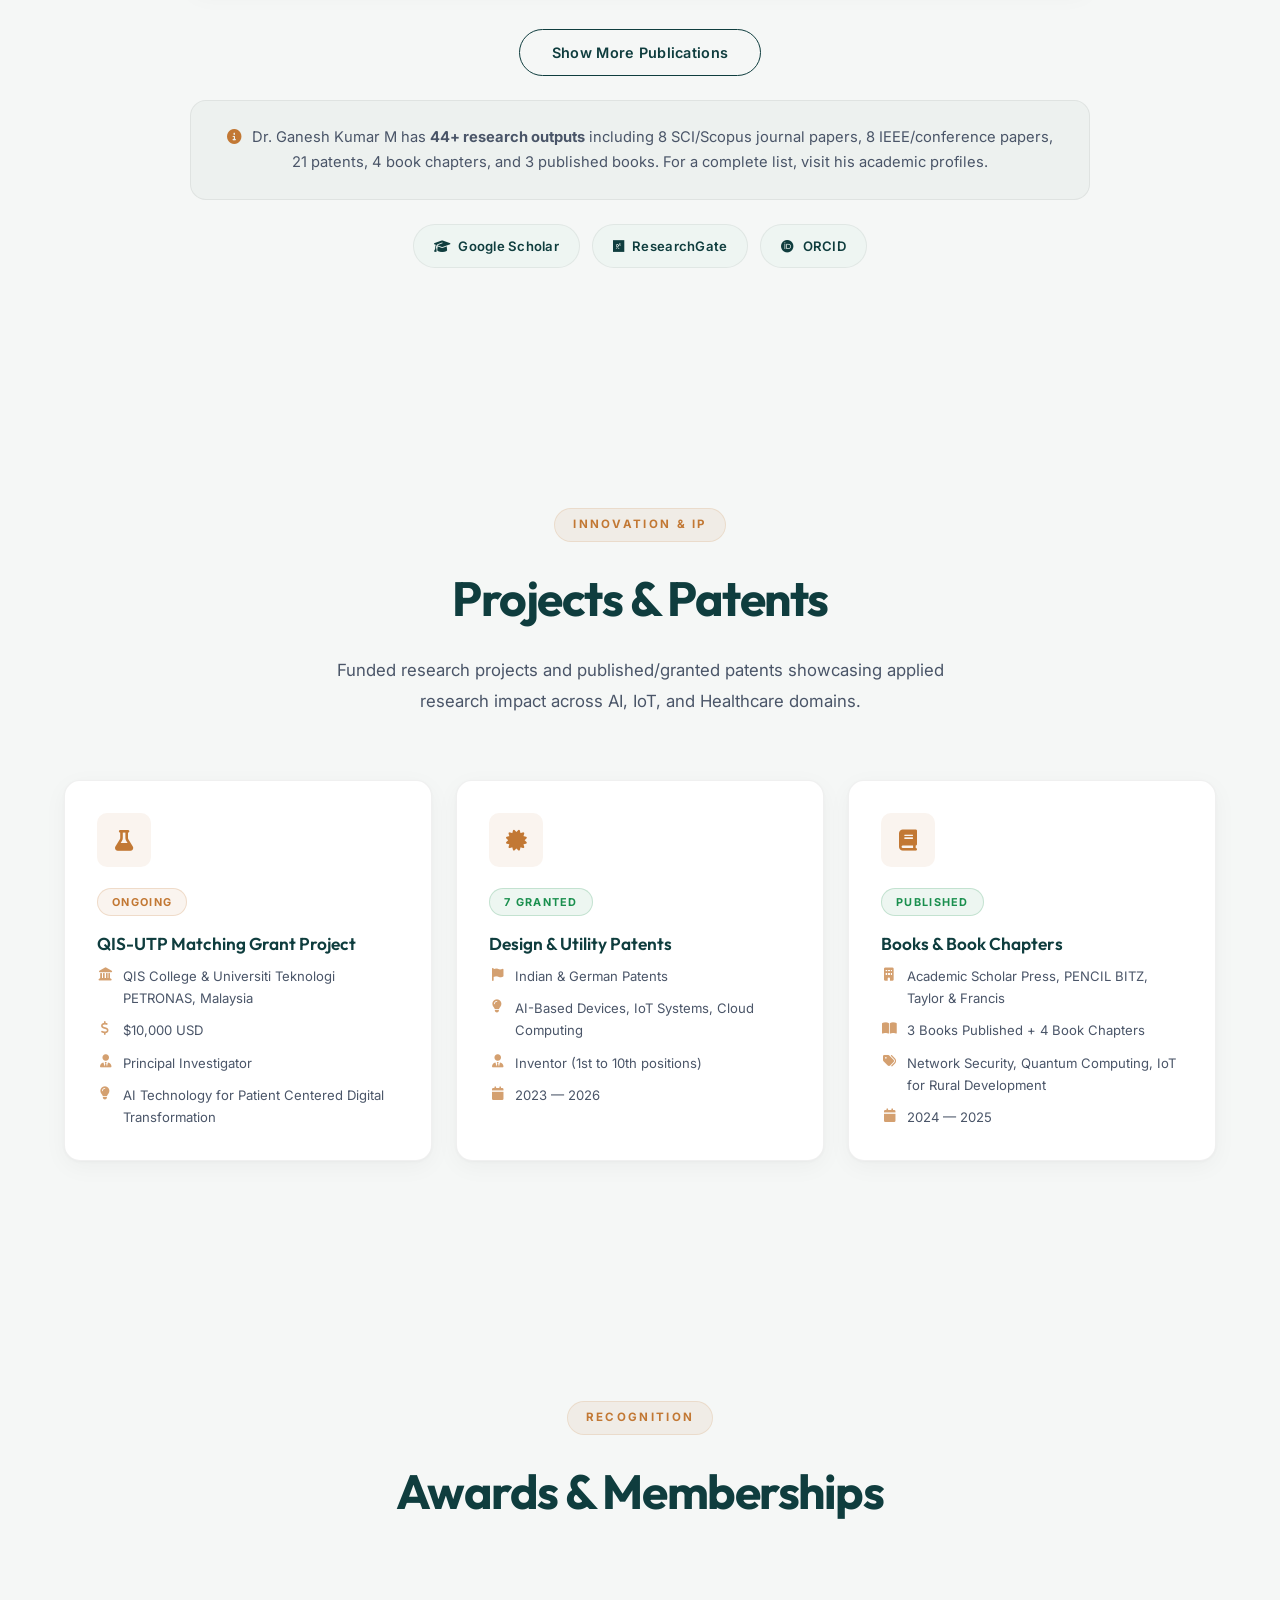
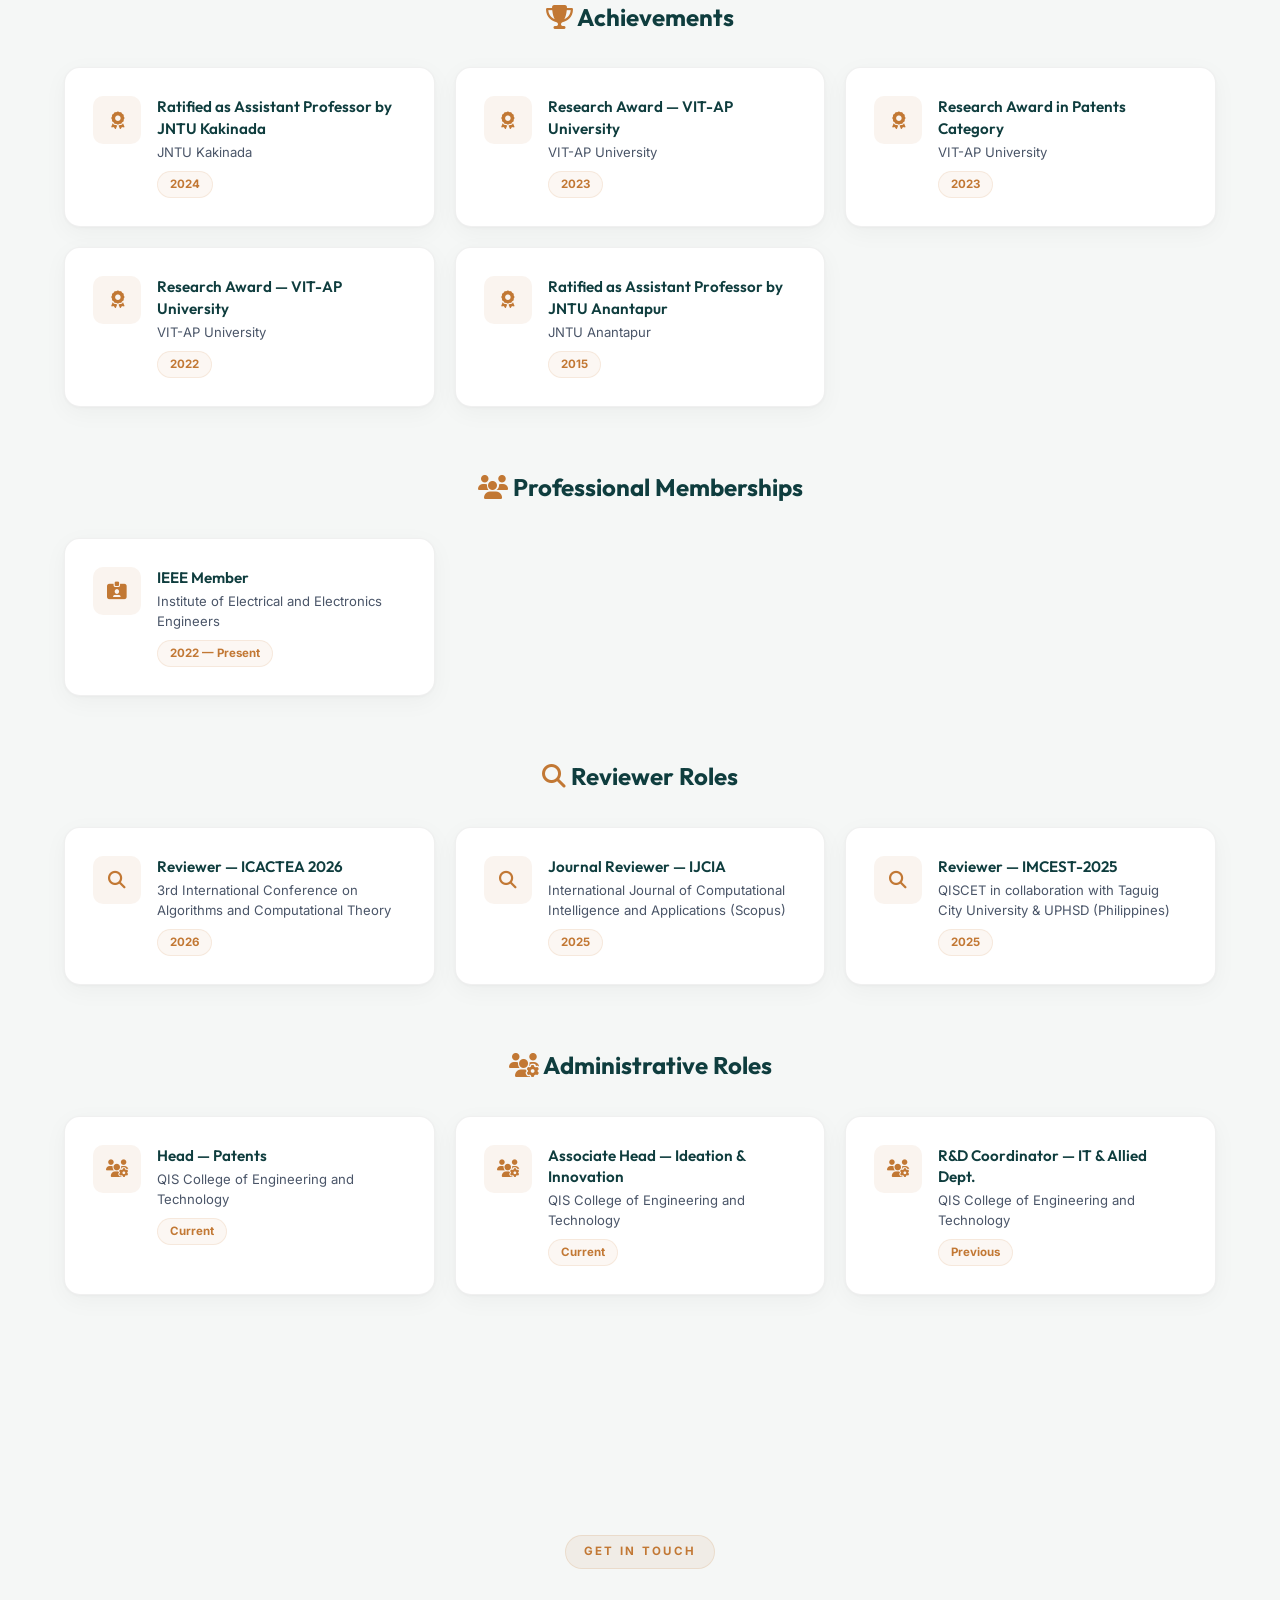
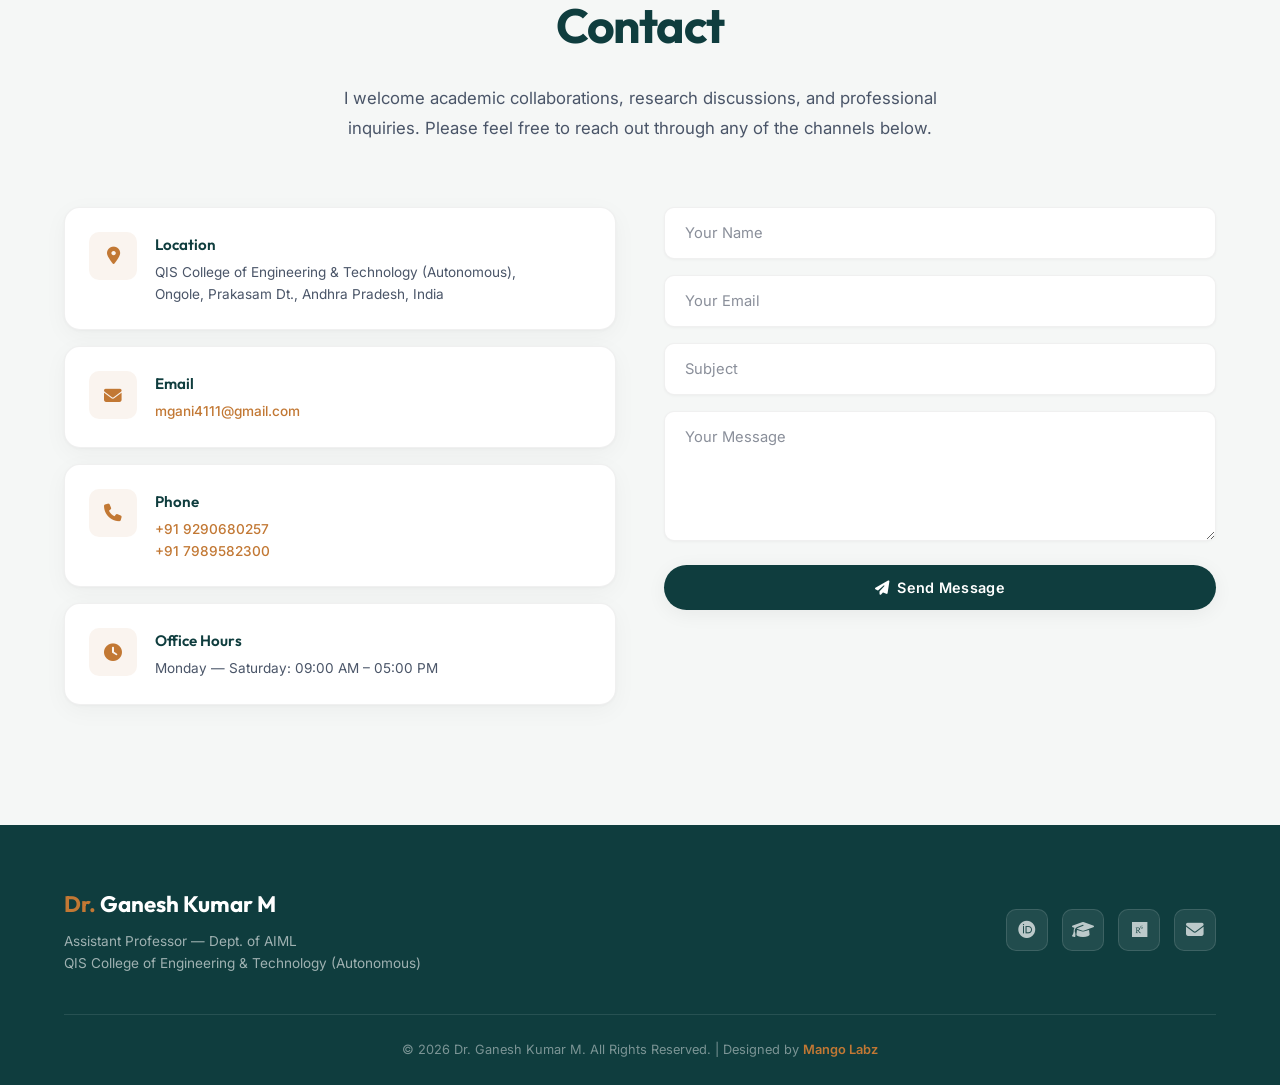
==== commit d44fcb11: "SEO: Advanced optimizations for Google Search rankings" ====
--- a/index.html
+++ b/index.html
@@ -7,8 +7,8 @@
     <meta http-equiv="X-UA-Compatible" content="IE=edge">
 
     <!-- SEO Meta Tags -->
-    <meta name="description" content="Dr. Ganesh Kumar M Portfolio — Assistant Professor, Dept. of AIML, QIS College of Engineering and Technology (Autonomous), Ongole. Ph.D. in Image Processing (Deep Learning), 8+ SCI/Scopus publications, 96+ citations, 21 patents, AI & Deep Learning researcher.">
-    <meta name="keywords" content="Dr Ganesh Kumar M, Dr Ganesh Kumar Portfolio, Ganesh Kumar M Portfolio, Ganesh Kumar QISCET, Dr Ganesh Kumar Ongole, Dr Ganesh Kumar AIML, Ganesh Kumar VIT-AP, Ganesh Kumar Deep Learning, Ganesh Kumar Image Processing, QISCET Professor AIML, QIS College AIML, Assistant Professor Ongole">
+    <meta name="description" content="Official Dr Ganesh Kumar M Portfolio. Dr Ganesh Kumar (M Ganesh Kumar) is an Assistant Professor, Dept. of AIML, QISCET, Ongole. Explore the Ganesh Kumar Portfolio for research in Deep Learning, 21 patents, and publications.">
+    <meta name="keywords" content="Dr Ganesh Kumar M, Dr Ganesh Kumar Portfolio, Ganesh Kumar M Portfolio, Ganesh Kumar Portfolio, M Ganesh Kumar, Dr Ganesh Kumar, Ganesh Kumar QISCET, Dr Ganesh Kumar Ongole, Dr Ganesh Kumar AIML, Ganesh Kumar VIT-AP, Ganesh Kumar Deep Learning, Ganesh Kumar Image Processing, QISCET Professor AIML, QIS College AIML, Assistant Professor Ongole">
     <meta name="author" content="Dr. Ganesh Kumar M">
     <meta name="robots" content="index, follow, max-snippet:-1, max-image-preview:large, max-video-preview:-1">
     <meta name="googlebot" content="index, follow">
@@ -42,8 +42,16 @@
         {
           "@type": "Person",
           "@id": "#dr-ganesh-kumar",
-          "name": "Dr. Ganesh Kumar M",
-          "alternateName": ["Dr. M. Ganesh Kumar", "Ganesh Kumar Marathula", "Dr Ganesh Kumar"],
+          "name": "Dr Ganesh Kumar M",
+          "alternateName": [
+            "Dr. M. Ganesh Kumar", 
+            "Ganesh Kumar Marathula", 
+            "Dr Ganesh Kumar", 
+            "M Ganesh Kumar", 
+            "Dr Ganesh Kumar M", 
+            "Dr Ganesh Kumar Portfolio", 
+            "Ganesh Kumar Portfolio"
+          ],
           "givenName": "Ganesh Kumar",
           "familyName": "M",
           "honorificPrefix": "Dr.",
@@ -83,7 +91,7 @@
     }
     </script>
 
-    <title>Dr. Ganesh Kumar M — Portfolio | Assistant Professor | AIML | QISCET Ongole</title>
+    <title>Dr Ganesh Kumar M Portfolio | M Ganesh Kumar | Assistant Professor AIML</title>
 
     <!-- Google Fonts -->
     <link rel="preconnect" href="https://fonts.googleapis.com">
@@ -133,7 +141,7 @@
                 <i class="fas fa-brain"></i> Assistant Professor — Dept. of ECE
             </div>
             <h1 class="hero-title">
-                Dr. Ganesh Kumar M
+                Dr Ganesh Kumar M
             </h1>
             <p class="hero-subtitle">
                 <span class="typed-text" id="typedText"></span><span class="typed-cursor">|</span>
@@ -176,7 +184,7 @@
                 <div class="about-grid" data-reveal>
                     <div class="about-image-col">
                         <div class="about-image-wrapper">
-                            <img src="profile.png" alt="Dr. Ganesh Kumar M">
+                            <img src="profile.png" alt="Dr Ganesh Kumar M Portfolio - M Ganesh Kumar">
                             <div class="about-image-badge">
                                 <i class="fas fa-award"></i> Ph.D. — Image Processing
                             </div>
